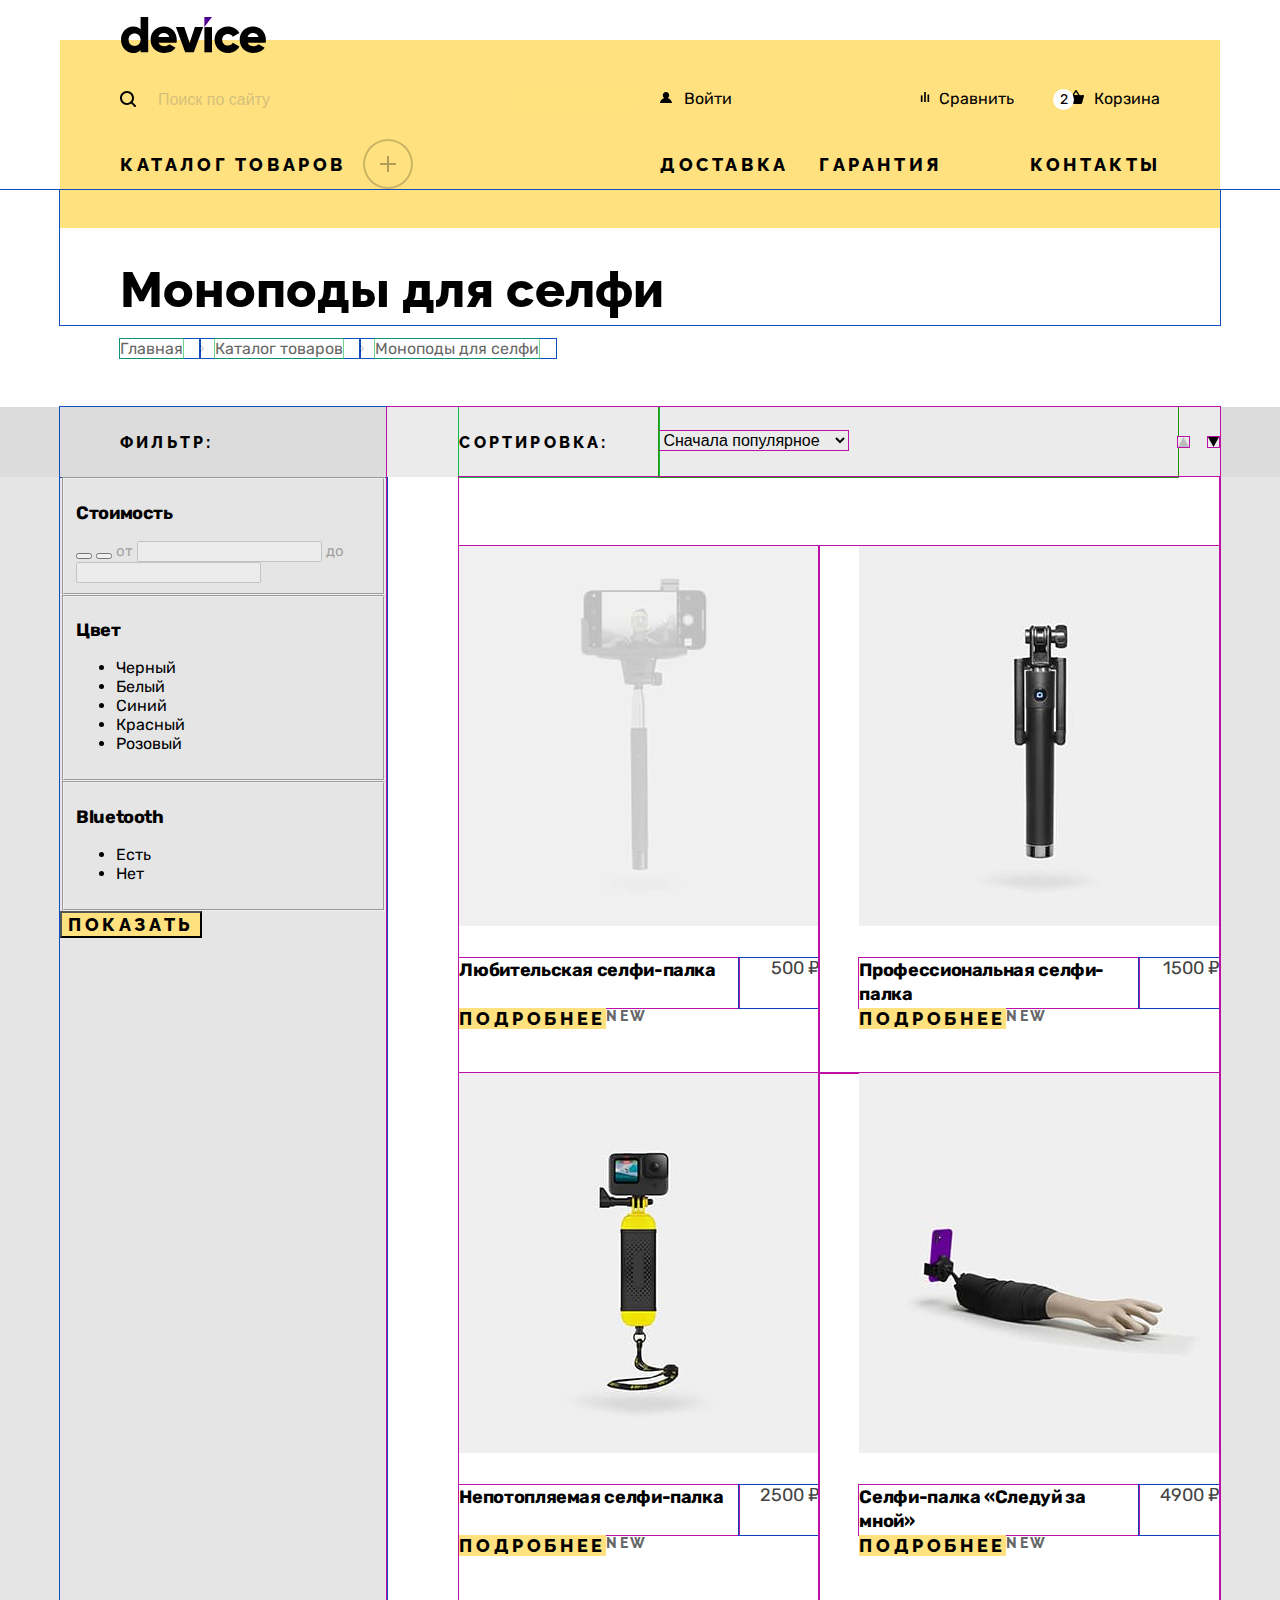
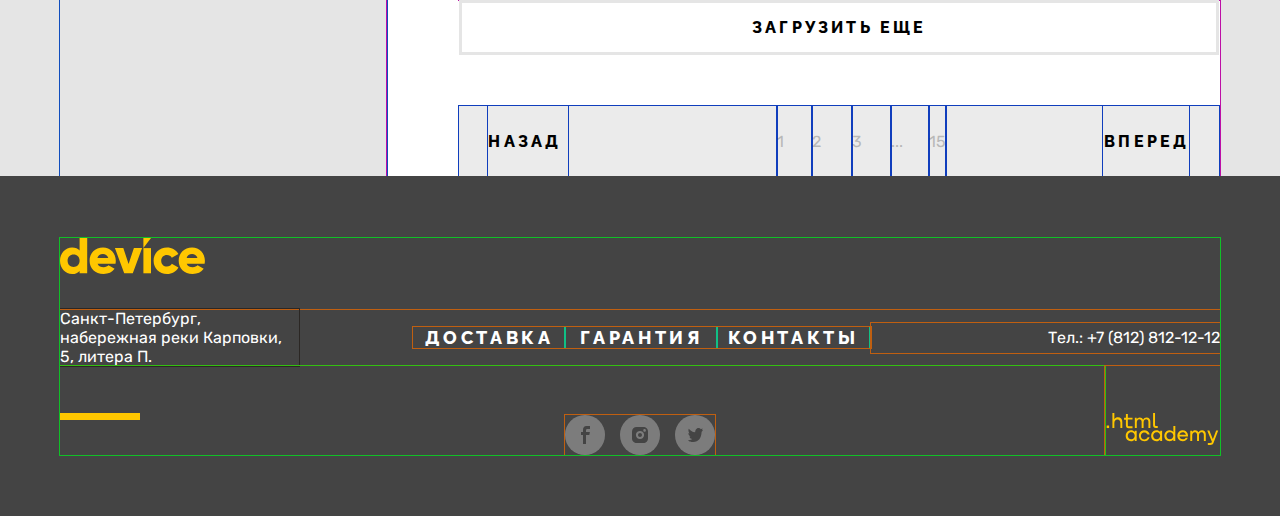
==== catalog.html @ 5251724c "4.13. Сетка страницы и крупных блоков на флексах для страницы каталога" ====
<!DOCTYPE html>
<html lang="ru">
  <head>
    <meta charset="utf-8">
    <title>Каталог</title>
    <link rel="stylesheet" href="css/styles.css">
  </head>

  <body>
    <header class="header">
      <nav class="navigation">
        <a class="logo" href="index.html">
          <img class="logo-black" src="img/device-black.svg" height="36" width="145" alt="Логотип Интернет-магазина гаджетов ''Девайс''">
        </a>
        <div class="user-menu">
          <form class="search" action="https://echo.htmlacademy.ru/" method="post">
            <button class="search-button" type="submit">
              <label class="visually-hidden">Поиск по сайту</label>
            </button>
            <input class="search-input" type="text" name="search" placeholder="Поиск по сайту">
          </form>
          <a class="user-menu-link-in" href="#">
            <span class="user-menu-link-txt">Войти</span>
          </a>
          <a class="user-menu-link-out" href="#">
            <span class="visually-hidden">Выйти</span>
          </a>
          <a class="user-menu-link-compare" href="#">
            <span class="user-menu-link-txt">Сравнить</span>
          </a>
          <a class="user-menu-link-basket" href="#">
            <span class="user-menu-link-txt" >Корзина</span>
          </a>
        </div>
        <a class="user-menu-link-quantity" href="#">
          <span class="user-menu-quantity">2</span>
        </a>

        <ul class="main-menu">
          <li class="main-menu-item-catalog">
            <a class="main-menu-link" href="catalog.html">Каталог товаров</a>
            <ul class="main-menu-categories">
              <li class="main-menu-categories-item">
                <a class="main-menu-categories-link" href="virtual-reality.html">Виртуальная реальность</a>
              </li>
              <li class="main-menu-categories-item">
                <a class="main-menu-categories-link" href="monopods.html">Моноподы для селфи</a>
              </li>
              <li class="main-menu-categories-item">
                <a class="main-menu-categories-link" href="action-cams.html">Экшн-камеры</a>
              </li>
              <li class="main-menu-categories-item">
                <a class="main-menu-categories-link" href="fitness-bracelets.html">Фитнес-браслеты</a>
              </li>
              <li class="main-menu-categories-item">
                <a class="main-menu-categories-link" href="smart-watch.html">Умные часы</a>
              </li>
              <li class="main-menu-categories-item">
                <a class="main-menu-categories-link" href="copters.html">Квадрокоптеры</a>
              </li>
            </ul>
          </li>
          <li class="main-menu-item-catalog-button">
            <button class="main-menu-item-catalog-button-circle" type="button">
              <span class="visually-hidden">Кнопка для Каталога</span>
            </button>
          </li>
          <li class="main-menu-item-delivery">
            <a class="main-menu-link" href="#">Доставка</a>
          </li>
          <li class="main-menu-item-waranty">
            <a class="main-menu-link" href="#">Гарантия</a>
          </li>
          <li class="main-menu-item-contacts">
            <a class="main-menu-link" href="#">Контакты</a>
          </li>
        </ul>
      </nav>
    </header>

    <main class="main-inner">
        <header class="inner-header">
          <h1 class="inner-header-title">Моноподы для селфи</h1>
          <ul class="breadcrumbs">
            <li class="breadcrumbs-item">
              <a class="breadcrumbs-link" href="index.html">Главная</a>
            </li>
            <li class="breadcrumbs-item breadcrumbs-item-arrow">
              <a class="breadcrumbs-link" href="catalog.html">Каталог товаров</a>
            </li>
            <li class="breadcrumbs-item breadcrumbs-item-arrow">
              <a class="breadcrumbs-link">Моноподы для селфи</a>
            </li>
          </ul>
        </header>
        <div class="catalog-container">
          <div class="catalog">

            <section class="catalog-filter">
              <h2 class="catalog-filter-subtitle">Фильтр:</h2>
              <form class="catalog-filter-form" action="https://echo.htmlacademy.ru/" method="get">
                <fieldset class="catalog-filter-group">
                  <h3 class="catalog-filter-subtitle-h3">Стоимость</h3>
                  <button class="range-toggle toggle-min" type="button">
                    <span class="visually-hidden">Изменить минимальную цену.</span>
                  </button>
                  <button class="range-toggle toggle-max" type="button">
                    <span class="visually-hidden">Изменить максимальную цену.</span>
                  </button>
                  <label class="catalog-filter-label">
                    от <input class="catalog-filter-input" type="number" name="min-price">
                  </label>
                  <label class="catalog-filter-label">
                    до <input class="catalog-filter-input" type="number" name="max-price">
                  </label>
                </fieldset>

                <fieldset class="catalog-filter-group">
                  <h3 class="catalog-filter-subtitle-h3">Цвет</h3>
                  <ul class="catalog-filter-list">
                    <li class="catalog-filter-item">
                      <label class="control">
                        <input class="visually-hidden control-input" type="checkbox" name="black" checked>
                        <span class="control-mark"></span>
                        <span class="control-label">Черный</span>
                      </label>
                    </li>
                    <li class="catalog-filter-item">
                      <label class="control">
                        <input class="visually-hidden control-input" type="checkbox" name="white" checked>
                        <span class="control-mark"></span>
                        <span class="control-label">Белый</span>
                      </label>
                    </li>
                    <li class="catalog-filter-item">
                      <label class="control">
                        <input class="visually-hidden control-input" type="checkbox" name="blue">
                        <span class="control-mark"></span>
                        <span class="control-label">Синий</span>
                      </label>
                    </li>
                    <li class="catalog-filter-item">
                      <label class="control">
                        <input class="visually-hidden control-input" type="checkbox" name="red">
                        <span class="control-mark"></span>
                        <span class="control-label">Красный</span>
                      </label>
                    </li>
                    <li class="catalog-filter-item">
                      <label class="control">
                        <input class="visually-hidden control-input" type="checkbox" name="pink">
                        <span class="control-mark"></span>
                        <span class="control-label">Розовый</span>
                      </label>
                    </li>
                  </ul>
                </fieldset>

                <fieldset class="catalog-filter-group">
                  <h3 class="catalog-filter-subtitle-h3">Bluetooth</h3>
                  <ul class="catalog-filter-list">
                    <li class="catalog-filter-item">
                      <label class="control">
                        <input class="visually-hidden control-input" type="radio" name="bluetooth" checked>
                        <span class="control-mark"></span>
                        <span class="control-label">Есть</span>
                      </label>
                    </li>
                    <li class="catalog-filter-item">
                      <label class="control">
                        <input class="visually-hidden control-input" type="radio" name="bluetooth">
                        <span class="control-mark"></span>
                        <span class="control-label">Нет</span>
                      </label>
                    </li>
                  </ul>
                </fieldset>
                <button class="button" type="submit">Показать</button>
              </form>
            </section>

            <section class="catalog-products">
              <div class="catalog-sorting">
                <h2 class="catalog-sorting-subtitle">Сортировка:</h2>
                <form class="sorting-type" action="https://echo.htmlacademy.ru/" method="get">
                  <select class="select-control" id="sorting" name="sorting">
                    <option value="popular">Сначала популярное</option>
                    <option value="cheap">Сначала дешёвое</option>
                    <option value="expensive">Сначала дорогое</option>
                  </select>
                  <button class="visually-hidden" type="submit">Отсортировать продукты</button>
                </form>
                <button class="sorting-sorting-type-ascending" type="submit">
                  <label class="visually-hidden">По возрастанию</label>
                </button>
                <button class="sorting-sorting-type-descending" type="submit">
                  <label class="visually-hidden">По убыванию</label>
                </button>
              </div>

              <h2 class="visually-hidden">Товары</h2>
              <ul class="product-list">
                <li class="product-card">
                  <a class="product-card-link-img" href="product.html">
                    <img class="product-card-image" src="img/product-1.jpg" width="360" height="380" alt="Фото любительской селфи-палки">
                  </a>
                  <a class="product-card-link-txt" href="product.html">Любительская селфи-палка</a>
                  <p class="product-card-price">500 ₽</p>
                  <a class="button" href="product.html">Подробнее</a>
                  <span class="product-card-new">New</span>
                </li>
                <li class="product-card">
                  <a class="product-card-link-img" href="product.html">
                    <img class="product-card-image" src="img/product-2.jpg" width="360" height="380" alt="Фото профессиональной селфи-палки">
                  </a>
                  <a class="product-card-link-txt" href="product.html">Профессиональная селфи-палка</a>
                  <p class="product-card-price">1500 ₽</p>
                  <a class="button" href="product.html">Подробнее</a>
                  <span class="product-card-new">New</span>
                </li>
                <li class="product-card">
                  <a class="product-card-link-img" href="product.html">
                    <img class="product-card-image" src="img/product-3.jpg" width="360" height="380" alt="Фото непотопляемой селфи-палки">
                  </a>
                  <a class="product-card-link-txt" href="product.html">Непотопляемая селфи-палка</a>
                  <p class="product-card-price">2500 ₽</p>
                  <a class="button" href="product.html">Подробнее</a>
                  <span class="product-card-new">New</span>
                </li>
                <li class="product-card">
                  <a class="product-card-link-img" href="product.html">
                    <img class="product-card-image" src="img/product-4.jpg" width="360" height="380" alt="Фото селфи-палки «Следуй за мной»">
                  </a>
                  <a class="product-card-link-txt" href="product.html">Селфи-палка «Следуй за мной»</a>
                  <p class="product-card-price">4900 ₽</p>
                  <a class="button" href="product.html">Подробнее</a>
                  <span class="product-card-new">New</span>
                </li>
              </ul>

              <button class="product-card-show-more" type="button">Загрузить еще</button>

              <ul class="product-catalog-pagination">
                <li class="product-catalog-pagination-button-prev">
                  <a class="product-catalog-pagination-link-prev" href="#">
                    <span class="pagination-link-prev-txt">Назад</span>
                  </a>
                </li>
                <li class="product-catalog-pagination-1">
                  <a class="pagination-link" href="#">1</a>
                </li>
                <li class="product-catalog-pagination-2">
                  <a class="pagination-link" href="#">2</a>
                </li>
                <li class="product-catalog-pagination-3">
                  <a class="pagination-link" href="#">3</a>
                </li>
                <li class="product-catalog-pagination-4">
                  <a class="pagination-link" href="#">...</a>
                </li>
                <li class="product-catalog-pagination-5">
                  <a class="pagination-link" href="#">15</a>
                </li>
                <li class="product-catalog-pagination-button-next">
                  <a class="product-catalog-pagination-link-next" href="#">
                    <span class="pagination-link-next-txt">Вперед</span>
                  </a>
                </li>
              </ul>
            </section>

          </div>
        </div>



    </main>

    <footer class="footer">
      <div class="footer-container">
        <a class="footer-logo" href="index.html">
          <img class="logo-yellow" height="36" width="145" src="img/device-yellow.svg"  alt="Логотип Интернет-магазина гаджетов ''Девайс''">
        </a>

        <address class="footer-contacts-address">
          <p class="footer-contacts-address-txt">Санкт-Петербург, набережная реки Карповки, 5, литера П.</p>
        </address>

        <section class="footer-navigation">
          <h2 class="visually-hidden">Навигация</h2>
          <ul class="footer-navigation-list">
            <li class="footer-navigation-item">
              <a class="footer-navigation-link" href="#">Доставка</a>
            </li>
            <li class="footer-navigation-item">
              <a class="footer-navigation-link" href="#">Гарантия</a>
            </li>
            <li class="footer-navigation-item">
              <a class="footer-navigation-link" href="#">Контакты</a>
            </li>
          </ul>
        </section>

        <p class="footer-contacts-address-phone">
          <a class="footer-contacts-phone" href="tel:+78128121212">Тел.: +7 (812) 812-12-12</a>
        </p>


        <section class="footer-social">
          <h2 class="visually-hidden">Социальные сети</h2>
          <ul class="footer-social-list">
            <li class="footer-social-item">
              <a class="footer-social-link facebook" href="https://www.facebook.com/htmlacademy">
                <span class="visually-hidden">Логотип Facebook</span>
              </a>
            </li>
            <li class="footer-social-item">
              <a class="footer-social-link instagram" href="https://www.instagram.com/htmlacademy/">
                <span class="visually-hidden">Логотип Instagram</span>
              </a>
            </li>
            <li class="footer-social-item">
              <a class="footer-social-link twitter" href="https://twitter.com/htmlacademy_ru">
                <span class="visually-hidden">Логотип Twitter</span>
              </a>
            </li>
          </ul>
        </section>

        <a class="logo-html-academy" href="https://htmlacademy.ru/">
          <img class="logo-html-academy-logo" height="33" width="115" src="img/logo-htmlacademy-1.svg" alt="Логотип .html academy">
        </a>
      </div>
    </footer>


    </body>
</html>
---- css/styles.css ----
@font-face {
  font-family: "Rubik";
  font-style: normal;
  font-weight: 400;
  src: url("../fonts/rubik/rubik-400.woff2") format("woff2");
  font-display: swap;
}

@font-face {
  font-family: "Rubik";
  font-style: normal;
  font-weight: 700;
  src: url("../fonts/rubik/rubik-700.woff2") format("woff2");
  font-display: swap;
}

@font-face {
  font-family: "Rubik";
  font-style: normal;
  font-weight: 800;
  src: url("../fonts/rubik/rubik-800.woff2") format("woff2");
  font-display: swap;
}

@font-face {
  font-family: "Raleway";
  font-style: normal;
  font-weight: 800;
  src: url("../fonts/raleway/raleway-800.woff2") format("woff2");
  font-display: swap;
}


html{
  height:100%;
}

body {
  min-height:100%;
  min-width:1190px;
  margin:0;
  display:flex;
  flex-wrap:wrap;
  flex-direction:column;
  font-family:"Rubik", sans-serif;
  font-size: 18px;
  line-height: 30px;
  color: #444444;
  text-align: left;
  background-color: #FFFFFF;
}



.button {
  font-family: "Raleway", sans-serif;
  font-size: 18px;
  line-height: 21px;
  font-weight: 800;
  text-align: center;
  color: #000000;
  background-color: #FFE17F;
  text-decoration: none;
  text-transform: uppercase;
  letter-spacing: 0.2em;
  vertical-align: top;
}

.button-current{
  font-family: "Raleway", sans-serif;
  font-size: 18px;
  line-height: 21px;
  font-weight: 800;
  text-align: center;
  color: #FFE17F;
  text-decoration: none;
  text-transform: uppercase;
  letter-spacing: 0.2em;
  vertical-align: top;
}

.button-orange{
  font-family: "Raleway", sans-serif;
  font-size: 18px;
  line-height: 21px;
  font-weight: 800;
  text-align: center;
  color: #000000;
  background-color:#FFC700;
  text-decoration: none;
  text-transform: uppercase;
  letter-spacing: 0.2em;
  vertical-align: top;
}

.visually-hidden {
  position: absolute;
  width: 1px;
  height: 1px;
  margin: -1px;
  padding: 0;
  border: 0;
  clip: rect(0 0 0 0);
  overflow: hidden;
}


/* Pages */

.header{
  width:1160px;
  min-height:190px;
  padding:0;
  margin:0 auto;
}

.navigation{
  height:150px;
  color: #000000;
  background-color:#FFE17F;
  margin-top:40px;
  display: flex;
  flex-direction:column;
}

.logo{
  width:145px;
  height:36px;
  margin-left:61px;
  margin-top:0px;
  padding-top:0px;
  position:relative;
  top:-23px;
}

.user-menu{
  display: flex;
  flex-direction:row;
  color: #000000;
  background:  #FFE17F;
  margin-top:13px;
}


.search{
  width:516px;
  height:20px;
  display: flex;
  border: 0px solid rgba(0, 0, 0, 0);
  margin-left:60px;
}

.search-button{
  height:16px;
  width:16px;
  margin-left:0px;
  margin-top:auto;
  margin-bottom:auto;
  background-image: url("../img/search.svg");
  background-position: 50% 50%;
  background-size: 16px;
  background-repeat: no-repeat;
  background-color: #FFE17F;
  border: 0px solid rgba(0, 0, 0, 0);
}

.search-input{
  width:480px;
  margin-left:20px;
  margin-top:auto;
  margin-bottom:auto;
  font-size: 16px;
  line-height: 19px;
  opacity: 30%;
  background-color: #FFE17F;
  border: 0px solid rgba(0, 0, 0, 0);
}

.user-menu-link-in{
  width:220px;
  height:21px;
  text-decoration: none;
  margin-left:24px;
  background:url("../img/user.svg");
  background-position: 0% 30%;
  background-size: 12px 13px;
  background-repeat: no-repeat;
  padding-left:24px;
  padding-right:0px;
  margin-right:0;
}

.user-menu-link-compare{
  width:100px;
  height:21px;
  text-decoration: none;
  margin-left:15px;
  margin-right:0;
  background:url("../img/compare.svg");
  background-position: 0% 30%;
  background-size: 12px 10px;
  background-repeat: no-repeat;
  padding-left:20px;
}

.user-menu-link-basket{
  width:100px;
  height:21px;
  text-decoration: none;
  margin-left:29px;
  background:url("../img/cart.svg");
  background-position: 0% 20%;
  background-size: 16px 14px;
  background-repeat: no-repeat;
  padding-left:26px;
}

.user-menu-link-quantity{
  display:flex;
  flex-wrap:wrap;
  width: 21px;
  height: 21px;
  margin-left:993px;
  margin-top:-21px;
  margin-bottom:0;
  background-color:#ffffff;
  border-radius: 50%;
  background-repeat: no-repeat;
  text-decoration:none;
}

.user-menu-quantity{
  color: #000000;
  font-size: 14px;
  line-height: 21px;
  margin:auto;
  text-decoration:none;
 }

 .user-menu-link-txt{
  color: #000000;
  font-size: 16px;
  line-height: 19px;
  text-decoration: none;
  vertical-align: 50%;
}

/*xxxxxxxxxxxxxxxxxxxxxxxxxxxxxxx*/

.main-menu{
  display: flex;
  list-style: none;
  margin-left:0px;
  margin-top:29px;
  padding:0px;
}

.main-menu-item-catalog{
  width:236px;
  margin-left:60px;
  margin-top:15px;
  list-style-type:none;
  padding-top: 0;
}

.main-menu-link {
  width:236px;
  color: #000000;
  font-family:"Raleway", sans-serif;
  font-size: 18px;
  line-height: 21px;
  font-weight: 800;
  margin-top: 0;
  padding-top: 0;
  padding-bottom: auto;
  text-decoration: none;
  text-transform: uppercase;
  letter-spacing: 0.2em;
  vertical-align: top;
}

.main-menu-item-catalog-button-circle{
  margin-left: 7px;
  width:50px;
  height:50px;
  background:url("../img/plus1.svg");
  background-repeat: no-repeat;
  background-position: 50% 50%;
  border-radius: 50%;
  border: 2px solid rgb(0, 0, 0, 0.2);
}

.main-menu-item-delivery{
  width:140px;
  margin-left:247px;
  margin-top:15px;
  text-align: left;
}

.main-menu-item-waranty{
  width:140px;
  margin-left:19px;
  margin-top:15px;
  text-align: left;
}

.main-menu-item-contacts{
  width:140px;
  margin-left:62px;
  margin-right:59px;
  margin-top:15px;
  text-align: right;
  padding:0px;
}

.main-menu-categories{
  width:236px;
  margin:0px;
  padding:0px;
  list-style: none;
  display:none;
  flex-direction: column;
}

.main-menu-categories-item{
  width:236px;
  list-style: none;
  margin:0px;
  padding:0px;
}

.main-menu-categories-link {
  color: #000000;
  font-size: 16px;
  line-height: 18px;
  text-decoration: none;
}

/*************___MAIN___*************************/

.main-index{
  flex-grow:1;
}

/*
.page-container{
  width:1160px;
  margin:0 auto;
}
*/

.promo{
width:1160px;
margin:0 auto;
display:flex;
flex-wrap:wrap;
flex-direction: column;
}

.promo-list{
  margin:0;
  padding:0;
  box-shadow: inset 0 150px #FFE17F;
}

.promo-list-item-1{
  display:flex;
}

.promo-button-prev {
  height:60px;
  width:20px;
  margin-top:250px;
  margin-left:19px;
  background-image: url("../img/left-tall-arrow-4.svg");
  background-size: 100%;
  background-repeat: no-repeat;
  border:none;
  background-color: rgb(0, 0, 0, 0);
}

.promo-button-next {
  height:60px;
  width:20px;
  margin-top:250px;
  margin-left:-39px;
  background-image: url("../img/right-tall-arrow-4.svg");
  background-size: 100%;
  background-repeat: no-repeat;
  border:none;
  background-color: rgb(0, 0, 0, 0);
}

.promo-list-item-image-link{
  width:560px;
  height:560px;
  margin-left:-39px;
  outline: 1px solid #b46e6e;
}

.promo-list-item-container{
  width:560px;
  margin-left:60px;
  display:flex;
  flex-wrap:wrap;
  flex-direction: column;
  margin-bottom:0;
  margin-top:0px;
  padding:0px;
}
.promo-list-item-number{
  width:250px;
  margin-left:auto;
  margin-right:49px;
  padding-left:auto;
  padding-top:31px;
  color:#ffffff;
  font-family:"Rubik", sans-serif;
  font-size: 180px;
  line-height: 135px;
  font-weight: 800;
  text-align:right;
  vertical-align: baseline;
  text-decoration: none;
  text-transform: uppercase;
  outline: 1px solid #b46e6e;
}

.promo-list-item-tagline {
  margin:0 auto;
  color:#000000;
  font-family: "Raleway", sans-serif;
  font-weight: 800;
  font-size: 50px;
  line-height: 50px;
  outline: 1px solid #b46e6e;
}

.promo-list-item-description{
  margin:0 auto;
  padding-top:19px;
  outline: 1px solid #b46e6e;
}

.promo-pagination{
  margin-left:0;
  margin-top:0;
  padding-top:30px;
  display:flex;
  flex-wrap:wrap;
  outline: 1px solid #b46e6e;
}

.promo-list-item-button{
  width:220px;
  height:21px;
  margin-bottom:0px;
  font-family: "Raleway", sans-serif;
  font-size: 18px;
  line-height: 21px;
  font-weight: 800;
  text-align: center;
  color: #000000;
  background-size: 8px 220px;
  background-repeat: no-repeat;
  background-color: #FFE17F;
  text-decoration: none;
  text-transform: uppercase;
  letter-spacing: 0.2em;
  outline: 1px solid #b46e6e;
}

.promo-pagination-button-1{
  width:12px;
  height:12px;
  margin-left:200px;
  margin-top:auto;
  margin-bottom:auto;
  padding:0;
  background-repeat: no-repeat;
  background-position: 50% 50%;
  border-radius: 50%;
  border: 2px solid rgb(0, 0, 0, 1);
  background-color: #ffffff;
}

.promo-pagination-button-2{
  width:12px;
  height:12px;
  margin-left:22px;
  margin-top:auto;
  margin-bottom:auto;
  padding:0;
  background-repeat: no-repeat;
  background-position: 50% 50%;
  border-radius: 50%;
  border: 2px solid rgb(0, 0, 0, 1);
  background-color: #ffffff;
}

.promo-pagination-button-3{
  width:12px;
  height:12px;
  margin-left:22px;
  margin-top:auto;
  margin-bottom:auto;
  padding:0;
  background-repeat: no-repeat;
  background-position: 50% 50%;
  border-radius: 50%;
  border: 2px solid rgb(0, 0, 0, 1);
  background-color: #ffffff;
}

.promo-pagination-button-current{
  background-color: #000000;
}

.promo-list-table{
  width:160;
  margin-left:0;
  margin-top:0;
  margin-bottom:0;
  padding-top:70px;
  outline: 1px solid #b46e6e;
}

td.td-promo{
  width:160px;
  height:41px;
  padding:0;
  vertical-align: top;
}

.promo-list-item-table-values{
  color:#000000;
  font-size: 36px;
  line-height: 30px;
  vertical-align: top;
  outline: 1px solid #b46e6e;
}

.promo-list-item-table-parameters{
  color:#444444;
  font-size: 16px;
  line-height: 30px;
  vertical-align: top;
  outline: 1px solid #b46e6e;
}

.promo-list-item-2{
  display:none;
  margin:0 auto;
}

.promo-list-item-3{
  display:none;
  margin:0 auto;
}

/*
XXXXXXXXXXXXXXXXXXXXXXXXXXXXXXXXXXXXXXXXXXXXXXXXXXXXXXXXXXXXXXXXXXXXXXXXXXX
*/

.categories{
  width:1160px;
  margin:0 auto;
}

.categories-list{
  width: 1160px;
  background-repeat: no-repeat;
  display: flex;
  flex-wrap: wrap;
  list-style: none;
  margin-left:0px;
  margin-top:70px;
  padding-left: 0px;
}

.categories-list li:nth-child(6n){
  width: 160px;
  margin-right:0px;
}

.categories-item{
  width: 160px;
  margin-right:40px;
}


.categories-link::before{
  display: block;
  width: 160px;
  height: 160px;
  background-repeat: no-repeat;
  background:#FFE17F;
  content:"";
  margin-bottom: 33px;
}

.categories-link{
  text-decoration: none;
  width: 160px;
  height: 253px;
  padding-top: 193px;
  background-repeat: no-repeat;
}

.categories-title{
  width: 160px;
  color:#000000;
  font-family:"Raleway",sans-serif;
  font-size: 18px;
  line-height: 24px;
  font-weight: 800;
  text-align: left;
  font-style: normal;
  letter-spacing: -0.02em;
}


.cat-img-1::before{
  background-image: url("../img/virtual-reality.svg");
  background-position: 50%;
  background-repeat: no-repeat;
}

.cat-img-2::before{
  background-image: url("../img/monopod.svg");
  background-position: 50% 100%;
  background-repeat: no-repeat;
}

.cat-img-3::before{
  background-image: url("../img/action-camera.svg");
  background-position: 50%;
  background-repeat: no-repeat;
}

.cat-img-4::before{
  background-image: url("../img/fitness-bracelet.svg");
  background-position: 50%;
  background-repeat: no-repeat;
}

.cat-img-5::before{
  background-image: url("../img/smart-watch.svg");
  background-position: 50%;
  background-repeat: no-repeat;
}

.cat-img-6::before{
  background-image: url("../img/copter.svg");
  background-position: 50%;
  background-repeat: no-repeat;
}


/*XXXXXXXXXXXXXXXXXXXXXXXXXXXXXXXXXXXXXXXXXXXXXXXXXXXXXXXXXXXXXXXXXXXXXXXXXXXXXXXXXXXXXX
SERVICES*/

.services{
  width:1160px;
  margin:0 auto;
  padding-top:69px;
  background-color: #FFFFFF;
  background-repeat: no-repeat;
  display: flex;
  flex-direction: column;
  outline: 1px solid #b46e6e;
}

.services-group{
  display: flex;
  margin:0;
  background-color:#f0f0f0;
  box-shadow: inset 0 100px #ffffff;
}

ul.services-pagination{
  width:273px;
  min-height:319px;
  margin:0;
  padding:0;
  padding-top:80px;
  border-right: 7px solid rgba(0, 0, 0, 1);
  list-style: none;
  display: flex;
  flex-direction: column;
  outline: 1px solid #6eb485;
}

.services-pagination-item{
  display: flex;
  width:279px;
  min-height:40px;
  margin:0;
  padding-top:auto;
  padding-bottom:auto;
  outline: 1px solid #6eb485;
}

.services-pagination-item-2{
  display: flex;
  width:279px;
  min-height:40px;
  margin-top:24px;
  margin-bottom:25px;
  padding-top:auto;
  padding-bottom:auto;
  outline: 1px solid #6eb485;
}

.services-pagination-item-current{
  background-color:#000000;
  color:#FFE17F;
  border:none;
  outline: 1px solid #6eb485;
}

.services-pagination-link{
  width:160px;
  height:20px;
  margin-top:10px;
  padding-top:auto;
  padding-bottom:auto;
  outline: 1px solid #6eb485;
}

ul.services-list{
  width:760px;
  list-style: none;
  margin:0;
  padding-left:120px;
  display:flex;
  flex-wrap:wrap;
  flex-direction: column;
  outline: 1px solid #8f6eb4;
}

.services-list-item{
  min-height:319px;
  outline: 1px solid rgb(192, 16, 16);
}


.delivery-img{
  background-image:url("../img/delivery-man.svg");
  background-size: 136px 164px;
  background-repeat: no-repeat;
  background-position: 90%;
}

.warranty-img{
background-image:url("../img/warranty-1.svg");
background-size: 171px 195px;
background-repeat: no-repeat;
background-position: 90%;
}

.credit-img{
background-image:url("../img/credit-1.svg");
background-size: 156px 188px;
background-repeat: no-repeat;
background-position: 90%;
}

.services-list-item-name{
  width:560px;
  margin:0;
  padding-top:70px;
  color: #000000;
  font-family:"Raleway", sans-serif;
  font-size: 50px;
  line-height: 50px;
  font-weight: 800;
  text-align: left;
  font-style: normal;
  outline: 1px solid rgba(0, 0, 0, 1);
}

.services-list-item-description{
  width:497px;
  padding-top:34px;
  margin:0;
  outline: 1px solid rgba(0, 0, 0, 1);
  white-space:pre-line;
}

/*************************************

.services-delivery{
  min-height:356px;
  margin:0;
  padding-left:0px;
  padding-top:159px;
  padding-bottom:97px;
  box-shadow: inset 0 69px #F0F0F0;
  outline: 1px solid rgb(41, 211, 202);
  background:#ffffff;
}

.services-delivery-link::before{
  display: flex;
  width: 125px;
  height: 100px;
  background-color:#FFE17F;
  content:"";
  margin: 0;
  outline: 1px solid rgb(223, 112, 22);
}

.delivery-1::before{
  background-image: url("../img/delivery-1.svg");
  background-position: 50%;
  background-repeat: no-repeat;
  content:"";
}


.services-delivery-link{
  display: flex;
  width:1160px;
  min-height:100px;
  outline: 1px solid rgb(41, 211, 202);
  background-color: #F0F0F0;
  text-decoration: none;
  outline: 1px solid rgb(41, 211, 202);
}

.services-delivery-link-txt{
  font-family: "Raleway", sans-serif;
  font-size: 20px;
  line-height:23px;
  font-weight: 800;
  text-align: left;
  color: #000000;
  text-decoration: none;
  text-transform: uppercase;
  letter-spacing: 0.2em;
  outline: 1px solid rgb(41, 211, 92);
}

.services-delivery-button-info{
  width:40px;
  height:40px;
  background-image:url("../img/info.svg");
  background-repeat: no-repeat;
}

*/

.services-delivery{
  margin:0;
  padding-left:0px;
  padding-top:159px;
  padding-bottom:97px;
  box-shadow: inset 0 69px #F0F0F0;
  outline: 1px solid rgb(41, 211, 202);
  background:#ffffff;
  display: flex;
}

.services-delivery-link-1{
  margin: 0;
  min-height: 100px;
  width: 125px;
  background-color:#FFE17F;
  outline: 1px solid rgb(223, 112, 22);
  background-image: url("../img/delivery-1.svg");
  background-position: 50%;
  background-repeat: no-repeat;
}

.services-delivery-link-2{
  width:932px;
  background-color: #F0F0F0;
  text-decoration: none;
  outline: 1px solid rgb(211, 41, 183);
  display: flex;
  padding-left:0;
  padding-top:37px;
  padding-bottom:40px;
}

.services-delivery-link-txt{
  width:910px;
  font-family: "Raleway", sans-serif;
  font-size: 20px;
  line-height:23px;
  font-weight: 800;
  text-align: center;
  color: #000000;
  text-decoration: none;
  text-transform: uppercase;
  letter-spacing: 0.2em;
  outline: 1px solid rgb(41, 211, 92);
}

.services-delivery-button-info{
  width:103px;
  background-image:url("../img/info.svg");
  background-size:40px 40px;
  background-position: 50% 50%;
  background-repeat: no-repeat;
  background-color: #F0F0F0;
  border:0px;
  outline: 1px solid rgb(192, 95, 16);
}


/*XXXXXXXXXXXXXXXXXXXXXXXXXXXXXXXXXXXXXXXXXXXXXXXXXXXXXXXXXXXXXXXXXXXXXXXXXXXXXXXXXXXXXX
about-us-contacts*/

.about-us-contacts{
  width:1160px;
  margin:0 auto;
  padding:0;
  display: flex;
  align-items: right;
  outline: 1px solid rgb(192, 95, 16);
}

.about-us{
  width:560px;
  margin:0;
  padding-left:0;
  padding-top:49px;
  padding-right:0;
  background-image: url("../img/divider.svg");
  background-repeat: no-repeat;
  outline: 1px solid rgb(192, 95, 16);
}

.subtitle-h2{
  width:560px;
  margin:0;
  color: #000000;
  font-family:"Raleway", sans-serif;
  font-size: 50px;
  line-height: 50px;
  font-weight: 800;
  text-align: left;
  font-style: normal;
  outline: 1px solid rgb(192, 95, 16);
}

.about-us-txt{
  margin:0;
  width:497px;
  padding-top:26px;
  outline: 1px solid rgb(192, 95, 16);
}

.about-us-3pl{
  width:497px;
  margin:0;
  padding:0;
  padding-bottom: 52px;
  list-style:none;
  outline: 1px solid rgb(192, 95, 16);
  color:#000000;
  font-weight: 700;
  font-size: 18px;
  line-height: 20px;
}

.about-us-3pl-company::before {
  content: "\2022";  /* Add content: \2022 is the CSS Code/unicode for a bullet */
  color: #FFC700; /* Change the color */
  font-weight: bold; /* If you want it to be bold */
  display: inline-block; /* Needed to add space between the bullet and the text */
  width: 2em; /* Also needed for space (tweak if needed) */
  margin-left: 0 em; /* Also needed for space (tweak if needed) */
}

.contacts{
  width:560px;
  margin:0;
  padding-left:40px;
  padding-right:0;
  padding-top:49px;
  background-image: url("../img/divider.svg");
  background-position: 40px 0px;
  background-repeat: no-repeat;
  outline: 1px solid rgb(17, 17, 17);
}

.contacts-txt{
  width:498px;
  margin:0;
  padding-top:26px;
  outline: 1px solid rgb(17, 17, 17);
}

.contacts-address-subtitle{
  width:358px;
  margin:0;
  padding-top:30px;
  font-weight: 700;
  font-size: 24px;
  line-height: 30px;
  outline: 1px solid rgb(17, 17, 17);
}


.contacts-address-txt{
  width:513px;
  margin:0;
  padding:0;
  padding-top:15px;
  color: #444444;
  font-style: normal;
  outline: 1px solid rgb(17, 17, 17);
}

.contacts-phone {
  width:513px;
  margin:0;
  padding:0;
  color: #444444;
  font-style: normal;
  outline: 1px solid rgb(17, 17, 17);
}

.contacts-schedule-subtitle{
  width:175px;
  margin:0;
  padding:0;
  padding-top:30px;
  font-weight: 700;
  font-size: 24px;
  line-height: 30px;
  outline: 1px solid rgb(17, 17, 17);
}

.contacts-schedule{
  width:204px;
  margin:0;
  padding:0;
  padding-top:15px;
  padding-bottom:67px;
  list-style: none;
  outline: 1px solid rgb(17, 17, 17);
}

.mailing{
  width:100%;
  margin:0 auto;
  background-color:#F0F0F0;
}

.mailing-container{
  width:1160px;
  margin:0 auto;
  padding:0;
  padding-top:75px;
  display:flex;
  flex-wrap: wrap;
  align-items: right;
}

.mailing-subtitle-h2{
  width:560px;
  margin:0;
  padding:0;
  color: #000000;
  font-family:"Raleway", sans-serif;
  font-size: 50px;
  line-height: 50px;
  font-weight: 800;
  text-align: left;
  font-style: normal;
  outline: 1px solid #104dbd;
}

.mailing-description{
  width:560px;
  margin:0;
  padding:0;
  padding-left:40px;
  outline: 1px solid #104dbd;
}

.mailing-submission{
  width:600px;
  margin:0;
  margin-bottom:134px;
  padding-left:0;
  padding-right:0;
  padding-top:53px;
  padding-bottom:9px;
  outline: 1px solid #104dbd;
  border-bottom: 3px solid rgb(0, 0, 0, 0.1);
}

.mailing-submission-email{
  width:560px;
  margin:0;
  padding:0;
  font-size: 18px;
  line-height: 30px;
  opacity: 50%;
  background-color:#F0F0F0;
  border: 0px solid rgb(0, 0, 0, 0);
}

.mailing-submission-button{
  width:260px;
  height:55px;
  margin:0;
  margin-top:40px;
  font-family: "Raleway", sans-serif;
  font-size: 18px;
  line-height: 21px;
  font-weight: 800;
  text-align: center;
  color: #000000;
  text-decoration: none;
  text-transform: uppercase;
  letter-spacing: 0.2em;
  border-style: none;
  border: 3px solid rgb(0, 0, 0, 0.1);
}

.mailing-for-free{
  width:164px;
  margin:0;
  padding:0;
  padding-left:136px;
  padding-top:53px;
  text-align: right;
  outline: 1px solid #104dbd;
  background:url("../img/tick-big1.svg");
  background-position: 136px 61px;
  background-size: 14px;
  background-repeat: no-repeat;
}




/*XXXXXXXXX  box-shadow: inset 0 150px #FFE17F;  XXXXXXXXXXXXXXXXXXXXXXXXXXXXXXXXXXXXXXXXXXXXXXXXXXXXXXXXXXXXXXXXXXXXXXXXXXXXX*/
/* Catalog */


.main-inner {
  margin:0;
  padding:0;
  color: #000000;
  background-color: #FFFFFF;
  font-family:"Rubik", sans-serif;
  font-size: 16px;
  line-height: 19px;
  text-align: left;
  outline: 1px solid #104dbd;
}

.inner-header{
  width:1160px;
  margin:0 auto;
  padding:0;
  box-shadow: inset 0 38px #FFE17F;

  display:flex;
  flex-wrap: wrap;
  flex-direction: column;
}

.inner-header-title{
  width:1100px;
  font-family:"Raleway", sans-serif;
  font-size: 50px;
  line-height: 50px;
  font-weight: 800;
  margin:0;
  padding:0;
  padding-top:75px;
  padding-left:60px;
  padding-bottom:10px;
  outline: 1px solid #104dbd;
}

.breadcrumbs{
  width:1100px;
  margin:0;
  padding:0;
  padding-top:14px;
  padding-left:60px;
  padding-bottom:49px;

  list-style: none;
  display:flex;
  flex-wrap: wrap;
}

.breadcrumbs-item{
  margin:0;
  padding:0;
  padding-right:17px;
  outline: 1px solid #104dbd;
}

.breadcrumbs-item-arrow::before{
  content: "";
  margin:0;
  padding-left:0px;
  padding-right:15px;
  background:url("../img/Vector.svg");
  background-position: 0 50%;
  background-size: 4px 7px;
  background-repeat: no-repeat;
  opacity: 20%;
}

.breadcrumbs-link{
  margin:0;
  padding:0;
  color: #000000;
  opacity: 60%;
  text-decoration: none;
  text-align:left;
  outline: 1px solid #10bd44;
}

.catalog-container{
  width:100%;
  margin:0 auto;
  padding:0;
  background-color: #E5E5E5;
  box-shadow:inset 0px 70px  #DCDCDC;
}

.catalog{
  width:1160px;
  margin:0 auto;
  padding:0;
  background-color:#FFFFFF;
  display:flex;
}


.catalog-filter{
  width:328px;
  margin:0;
  padding:0;
  background-color: #E5E5E5;
  display:flex;
  flex-direction: column;
  box-shadow: inset 0px 70px #DCDCDC;
  outline: 1px solid #104dbd;
}

.catalog-filter-subtitle{
  margin:0;
  padding:0;
  padding-left:60px;
  padding-top: 26px;
  padding-bottom: 25px;
  font-family:"Raleway", sans-serif;
  font-size: 16px;
  line-height: 19px;
  font-weight: 800;
  letter-spacing: 0.2em;
  text-transform: uppercase;
  outline: 1px solid #104dbd;
}

.catalog-filter-subtitle-h3{
  font-size: 18px;
  line-height: 20px;
  font-weight: 700;
  letter-spacing: -0.02em;

}

.catalog-filter-label{
  font-size: 15px;
  line-height: 18px;
  text-align: center;
  opacity: 30%;
}

.catalog-products{
  width:762px;
  margin:0;
  padding:0;
  padding-left:72px;
  display:flex;
  flex-direction: column;
  box-shadow: inset 0px 70px  #EBEBEB;
  outline: 1px solid #bd10a6;
}

.catalog-sorting{
  display:flex;
  flex-wrap:wrap;
}

.catalog-sorting-subtitle{
  width:200px;
  margin:0;
  padding-top:26px;
  padding-bottom:25px;
  font-family:"Raleway", sans-serif;
  font-size: 16px;
  line-height: 19px;
  font-weight: 800;
  letter-spacing: 0.2em;
  text-transform: uppercase;
  outline: 1px solid #10bd44;
}


.sorting-type{
  width:519px;
  margin:0;
  padding-top:24px;
  outline: 1px solid #259209;
}

.select-control{
  width:189px;
  color: #000000;
  font-size: 16px;
  line-height: 19px;
  background: none;
  border: none;
  outline: 1px solid #bd10a6;
}

.sorting-sorting-type-ascending{
  width:11px;
  min-height:10px;
  display:block;
  align-self: center;
  border:none;
  background-color: #EBEBEB;
  background-image: url("../img/sort-up.svg");
  background-repeat: no-repeat;
  background-size: 11px 10px;
  padding:0;
  margin-right:19px;
  outline: 1px solid #bd10a6;
}

.sorting-sorting-type-descending{
  width:11px;
  min-height:10px;
  display:block;
  align-self: center;
  border:none;
  background-color: #EBEBEB;
  background-image: url("../img/sort-down.svg");
  background-repeat: no-repeat;
  background-size: 11px 10px;
  padding:0;
  margin:0;
  outline: 1px solid #bd10a6;
}

.product-list{
  width:760px;
  margin:0;
  padding:0;
  padding-top:69px;
  list-style: none;
  outline: 1px solid #bd10a6;
  display:flex;
  flex-wrap: wrap;
}

.product-list li:nth-child(2n){
  padding-left:40px;
}

.product-card{
  width:360px;
  padding-bottom:44px;
  outline: 1px solid #bd10a6;
  display:flex;
  flex-wrap: wrap;
}

.product-card-link-img{
  width:360px;
  height:380px;
  margin:0;
  padding-bottom:32px;
}

.product-card-link-txt{
  width:280px;
  min-height:50px;
  margin:0;
  padding:0;
  color: #000000;
  font-size: 18px;
  line-height: 24px;
  font-weight: 700;
  letter-spacing: -0.02em;
  text-decoration: none;
  word-wrap: break-word;
  outline: 1px solid #bd10a6;
}

.product-card-price{
  width:80px;
  margin:0;
  padding:0;
  color:#444444;
  font-size: 18px;
  line-height: 21px;
  text-align: right;
  outline: 1px solid #103ebd;
}

.product-card-new{
  color:rgba(0, 0, 0, 0.6);
  font-family:"Raleway", sans-serif;
  font-size: 14px;
  line-height: 16px;
  font-weight: 800;
  text-align: center;
  font-style: normal;
  letter-spacing: 0.2em;
  text-transform: uppercase;
  text-decoration: none;
}



.product-card-show-more{
  width:760px;
  min-height:55px;
  margin:0;
  margin-bottom:51px;
  padding:0;
  border: 3px solid rgb(0, 0, 0, 0.1);
  background-color:#ffffff;
  font-family:"Raleway", sans-serif;
  font-size: 16px;
  line-height: 19px;
  font-weight: 800;
  text-align: center;
  font-style: normal;
  letter-spacing: 0.2em;
  text-transform: uppercase;
}

.product-catalog-pagination{
  width:760px;
  min-height:70px;
  margin:0;
  padding:0;
  list-style: none;
  background-color: #EBEBEB;
  display:flex;
  flex-wrap: wrap;
}

.product-catalog-pagination-button-prev{
  width:80px;
  min-height:70px;
  margin:0;
  padding:0;
  padding-left:29px;
  padding-right:209px;
  outline: 1px solid #103ebd;
}

.product-catalog-pagination-link-prev{
  display:flex;
  width:80px;
  min-height:70px;
  margin:0;
  color: #000000;
  font-family:"Raleway", sans-serif;
  font-size: 16px;
  line-height: 19px;
  font-weight: 800;
  text-align: left;
  font-style: normal;
  letter-spacing: 0.2em;
  text-transform: uppercase;
  text-decoration: none;
  outline: 1px solid #103ebd;
}

.pagination-link-prev-txt{
  align-self: center;
}

.product-catalog-pagination-button-next{
  width:86px;
  min-height:70px;
  margin:0;
  padding:0;
  padding-left:157px;
  padding-right:30px;
  outline: 1px solid #103ebd;
}

.product-catalog-pagination-link-next{
  display:flex;
  width:86px;
  min-height:70px;
  margin:0;
  margin-right:30px;
  padding:0;
  padding-top:auto;
  padding-bottom:auto;
  color: #000000;
  font-family:"Raleway", sans-serif;
  font-size: 16px;
  line-height: 19px;
  font-weight: 800;
  text-align: right;
  font-style: normal;
  letter-spacing: 0.2em;
  text-transform: uppercase;
  text-decoration: none;
  outline: 1px solid #103ebd;
}

.pagination-link-next-txt{
  width:86px;
  padding:0;
  align-self: center;
}


.product-catalog-pagination-1{
  width:7px;
  margin:0;
  padding-right:28px;
  display:flex;
  outline: 1px solid #103ebd;
}

.product-catalog-pagination-2{
  width:10px;
  margin:0;
  padding-right:30px;
  display:flex;
  outline: 1px solid #103ebd;
}

.product-catalog-pagination-3{
  width:10px;
  margin:0;
  padding-right:29px;
  display:flex;
  outline: 1px solid #103ebd;
}

.product-catalog-pagination-4{
  width:13px;
  margin:0;
  padding-right:25px;
  display:flex;
  outline: 1px solid #103ebd;
}
.product-catalog-pagination-5{
  width:17px;
  margin:0;
  padding:0;
  display:flex;
  outline: 1px solid #103ebd;
}


.pagination-link{
  align-self: center;
  color: #444444;
  text-align: center;
  opacity: 30%;
  text-decoration: none;
}



/*------------------footer------------------------------*/

.footer {
  width:100%;
  background-color:#444444;
  color: #FFFFFF;
  margin:0;
  padding-top:62px;
  padding-bottom:61px;
}

.footer-container{
  width: 1160px;
  min-height: 198px;
  margin:0 auto;
  padding:0;
  display:flex;
  flex-wrap:wrap;
  align-items: center;
  justify-content: left;
  flex-flow: wrap;
  background-image: url("../img/divider-yellow.svg");
  background-position: 0px 175px;
  background-repeat: no-repeat;
  outline: 1px solid rgb(16, 192, 39);
}

.footer-logo{
  width:1160px;
  height:36px;
  margin:0;
  padding:0;
  padding-bottom:35px;
  outline: 1px solid rgb(192, 95, 16);
}

.footer-navigation-list{
  width:458px;
  margin:0;
  margin-left:114px;
  padding:0;
  list-style: none;
  display:flex;
  flex-wrap:wrap;
  outline: 1px solid rgb(192, 95, 16);
}

.footer-navigation-item{
  outline: 1px solid rgb(16, 192, 133);
}

.footer-navigation-link{
  display: block;
  width:152px;
  margin:0;
  padding:0;
  color: #FFFFFF;
  font-family:"Raleway", sans-serif;;
  font-size: 18px;
  line-height: 21px;
  font-weight: 800;
  text-align: center;
  font-style: normal;
  text-transform: uppercase;
  text-decoration: none;
  letter-spacing: 0.2em;
  outline: 1px solid rgb(192, 95, 16);
}

.footer-contacts-address{
  width:239px;
  margin:0;
  padding:0;
  outline: 1px solid rgb(43, 39, 36);
}

.footer-contacts-address-txt{
  width:239px;
  margin:0;
  padding:0;
  font-family:"Rubik",sans-serif;
  font-size: 16px;
  line-height: 19px;
  font-weight: 400;
  text-align: left;
  vertical-align: bottom;
  font-style: normal;
  outline: 1px solid rgb(202, 96, 14);
}

.footer-contacts-address-phone{
  width:349px;
  margin:0;
  padding:0;
  outline: 1px solid rgb(192, 95, 16);
  display:flex;
  flex-wrap:wrap;
  align-items: top;
}

.footer-contacts-phone{
  width:349px;
  align-self: top;
  margin:0;
  padding:0;
  color: #FFFFFF;
  font-family:"Rubik",sans-serif;
  font-size: 16px;
  line-height: 30px;
  font-weight: 400;
  text-align: right;
  text-decoration: none;
  outline: 1px solid rgb(192, 95, 16);
  vertical-align: top;
}

.footer-social{
  width:540px;
  padding:0;
  padding-left:505px;
  padding-right:0;
  outline: 1px solid rgb(51, 192, 16);
  padding-top:49px;
}

.footer-social-list{
  width: 150px;

  margin:0;
  padding:0;
  padding-left:0;
  list-style: none;
  background-repeat: no-repeat;
  display:flex;
  flex-wrap:wrap;
  flex-direction:row;
  justify-content:space-between;
  align-items: center;
  outline: 1px solid rgb(192, 95, 16);
}

.footer-social-item{
  width: 40px;
  height: 40px;
  background-color:#FFFFFF;
  border-radius: 50%;
  opacity: 30%;
  background-repeat: no-repeat;
}

.footer-social-link{
  display:flex;
  flex-wrap:wrap;
  height: 100%;
}

.facebook{
  background-image: url("../img/facebook-1.svg");
  background-size:9px 18px;
  background-position: 50%;
  background-repeat: no-repeat;
}

.instagram{
  background-image: url("../img/instagram-1.svg");
  background-size:16px 16px;
  background-position: 50%;
  background-repeat: no-repeat;
}

.twitter{
  background-image: url("../img/twitter-1.svg");
  background-size:15px 14px;
  background-position: 50%;
  background-repeat: no-repeat;
}

.logo-html-academy{
  margin:0;
  padding:0;
  padding-top:47px;
  align-self:flex-start;
  outline: 1px solid rgb(192, 95, 16);
}
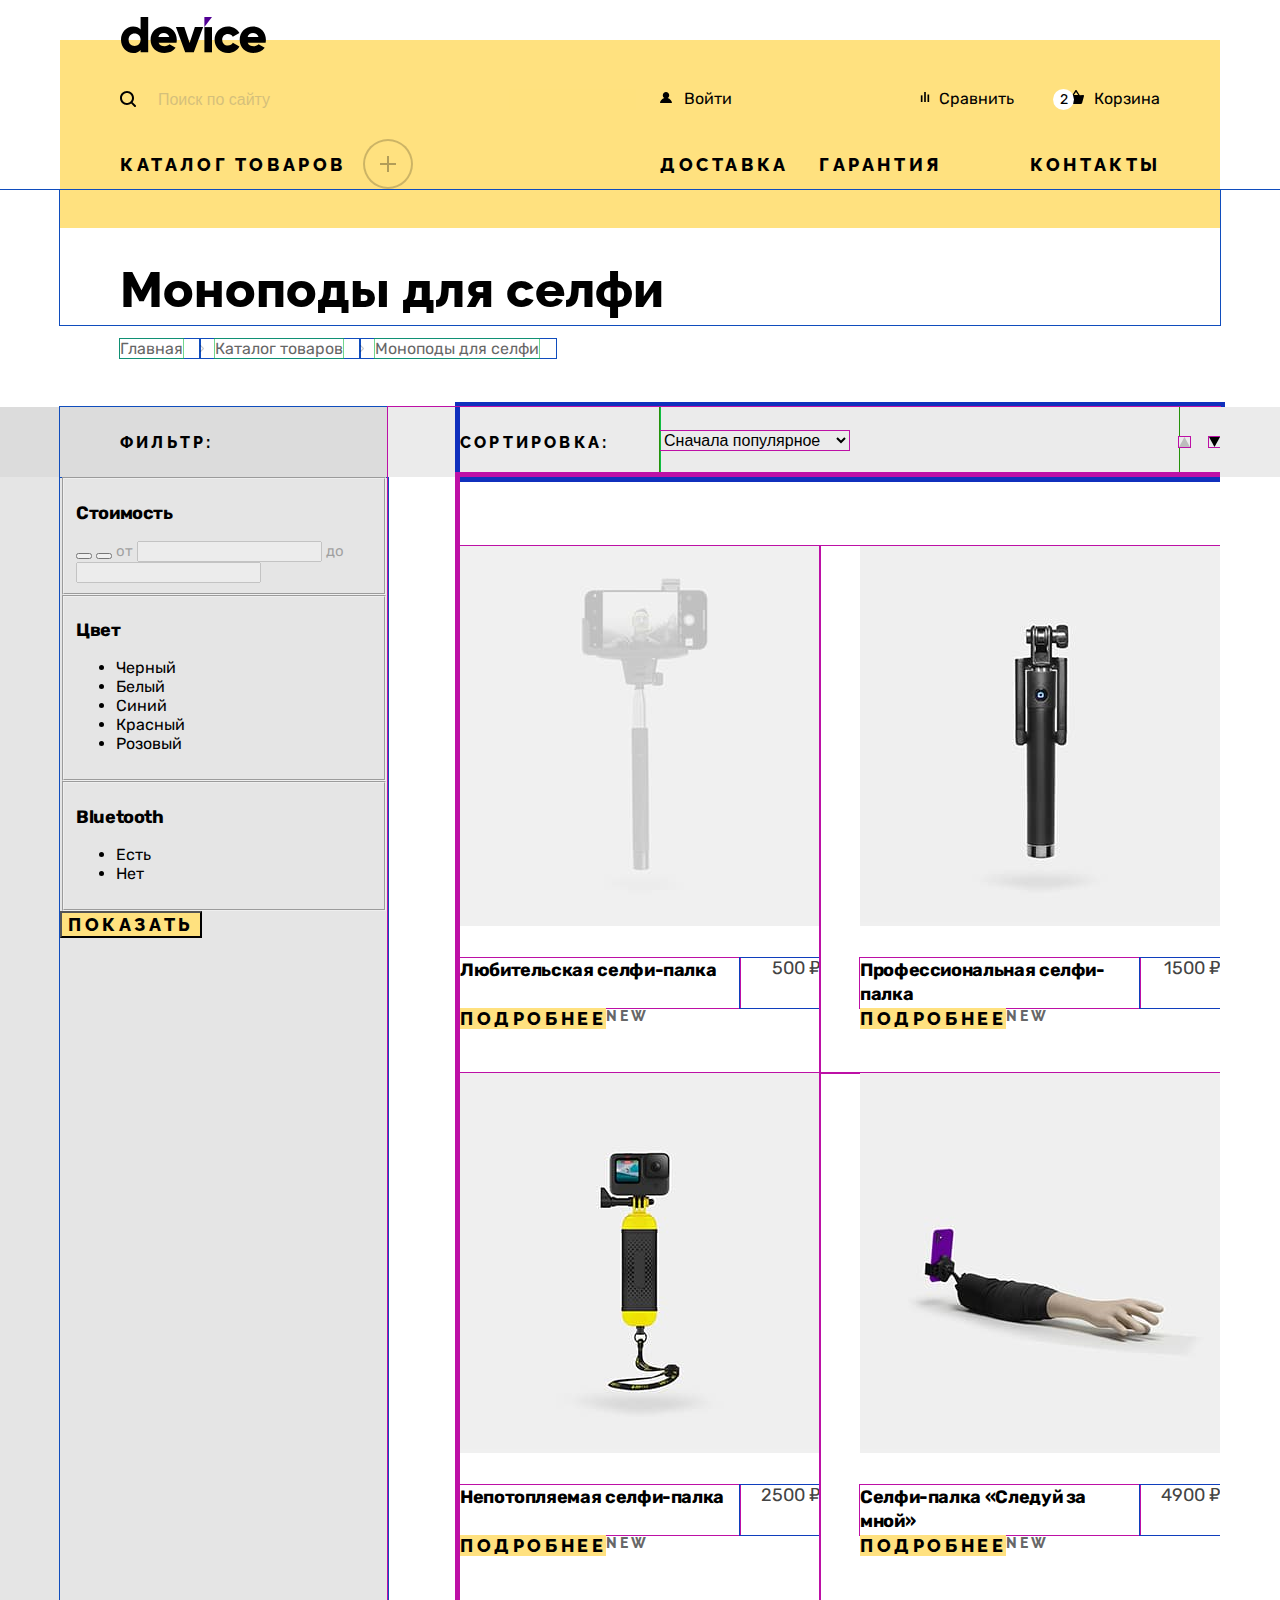
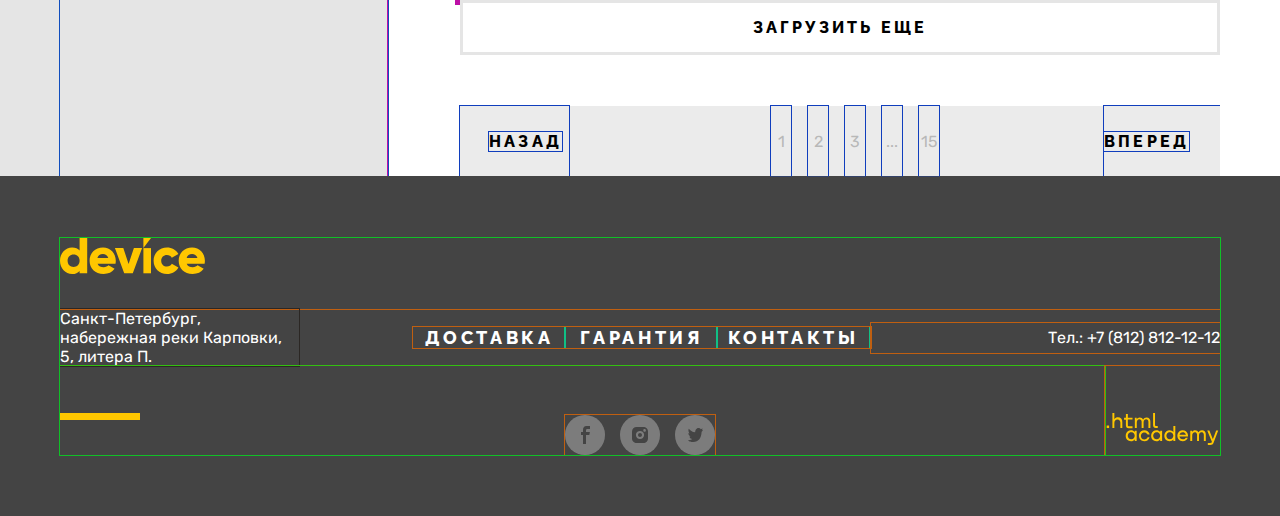
==== commit 6fe20384: "5.10. Микросетки на флексах для всех страниц" ====
--- a/catalog.html
+++ b/catalog.html
@@ -79,201 +79,197 @@
     </header>
 
     <main class="main-inner">
-        <header class="inner-header">
-          <h1 class="inner-header-title">Моноподы для селфи</h1>
-          <ul class="breadcrumbs">
-            <li class="breadcrumbs-item">
-              <a class="breadcrumbs-link" href="index.html">Главная</a>
-            </li>
-            <li class="breadcrumbs-item breadcrumbs-item-arrow">
-              <a class="breadcrumbs-link" href="catalog.html">Каталог товаров</a>
-            </li>
-            <li class="breadcrumbs-item breadcrumbs-item-arrow">
-              <a class="breadcrumbs-link">Моноподы для селфи</a>
+      <header class="inner-header">
+        <h1 class="inner-header-title">Моноподы для селфи</h1>
+        <ul class="breadcrumbs">
+          <li class="breadcrumbs-item">
+            <a class="breadcrumbs-link" href="index.html">Главная</a>
+          </li>
+          <li class="breadcrumbs-item breadcrumbs-item-arrow">
+            <a class="breadcrumbs-link" href="catalog.html">Каталог товаров</a>
+          </li>
+          <li class="breadcrumbs-item breadcrumbs-item-arrow">
+            <a class="breadcrumbs-link">Моноподы для селфи</a>
+          </li>
+        </ul>
+      </header>
+      <div class="catalog">
+        <div class="catalog-left-side-background"></div>
+
+        <section class="catalog-filter">
+          <h2 class="catalog-filter-subtitle">Фильтр:</h2>
+          <form class="catalog-filter-form" action="https://echo.htmlacademy.ru/" method="get">
+            <fieldset class="catalog-filter-group">
+              <h3 class="catalog-filter-subtitle-h3">Стоимость</h3>
+              <button class="range-toggle toggle-min" type="button">
+                <span class="visually-hidden">Изменить минимальную цену.</span>
+              </button>
+              <button class="range-toggle toggle-max" type="button">
+                <span class="visually-hidden">Изменить максимальную цену.</span>
+              </button>
+              <label class="catalog-filter-label">
+                от <input class="catalog-filter-input" type="number" name="min-price">
+              </label>
+              <label class="catalog-filter-label">
+                до <input class="catalog-filter-input" type="number" name="max-price">
+              </label>
+            </fieldset>
+
+            <fieldset class="catalog-filter-group">
+              <h3 class="catalog-filter-subtitle-h3">Цвет</h3>
+              <ul class="catalog-filter-list">
+                <li class="catalog-filter-item">
+                  <label class="control">
+                    <input class="visually-hidden control-input" type="checkbox" name="black" checked>
+                    <span class="control-mark"></span>
+                    <span class="control-label">Черный</span>
+                  </label>
+                </li>
+                <li class="catalog-filter-item">
+                  <label class="control">
+                    <input class="visually-hidden control-input" type="checkbox" name="white" checked>
+                    <span class="control-mark"></span>
+                    <span class="control-label">Белый</span>
+                  </label>
+                </li>
+                <li class="catalog-filter-item">
+                  <label class="control">
+                    <input class="visually-hidden control-input" type="checkbox" name="blue">
+                    <span class="control-mark"></span>
+                    <span class="control-label">Синий</span>
+                  </label>
+                </li>
+                <li class="catalog-filter-item">
+                  <label class="control">
+                    <input class="visually-hidden control-input" type="checkbox" name="red">
+                    <span class="control-mark"></span>
+                    <span class="control-label">Красный</span>
+                  </label>
+                </li>
+                <li class="catalog-filter-item">
+                  <label class="control">
+                    <input class="visually-hidden control-input" type="checkbox" name="pink">
+                    <span class="control-mark"></span>
+                    <span class="control-label">Розовый</span>
+                  </label>
+                </li>
+              </ul>
+            </fieldset>
+
+            <fieldset class="catalog-filter-group">
+              <h3 class="catalog-filter-subtitle-h3">Bluetooth</h3>
+              <ul class="catalog-filter-list">
+                <li class="catalog-filter-item">
+                  <label class="control">
+                    <input class="visually-hidden control-input" type="radio" name="bluetooth" checked>
+                    <span class="control-mark"></span>
+                    <span class="control-label">Есть</span>
+                  </label>
+                </li>
+                <li class="catalog-filter-item">
+                  <label class="control">
+                    <input class="visually-hidden control-input" type="radio" name="bluetooth">
+                    <span class="control-mark"></span>
+                    <span class="control-label">Нет</span>
+                  </label>
+                </li>
+              </ul>
+            </fieldset>
+            <button class="button" type="submit">Показать</button>
+          </form>
+        </section>
+
+        <section class="catalog-products">
+          <div class="catalog-sorting">
+            <h2 class="catalog-sorting-subtitle">Сортировка:</h2>
+            <form class="sorting-type" action="https://echo.htmlacademy.ru/" method="get">
+              <select class="select-control" id="sorting" name="sorting">
+                <option value="popular">Сначала популярное</option>
+                <option value="cheap">Сначала дешёвое</option>
+                <option value="expensive">Сначала дорогое</option>
+              </select>
+              <button class="visually-hidden" type="submit">Отсортировать продукты</button>
+            </form>
+            <button class="sorting-sorting-type-ascending" type="submit">
+              <label class="visually-hidden">По возрастанию</label>
+            </button>
+            <button class="sorting-sorting-type-descending" type="submit">
+              <label class="visually-hidden">По убыванию</label>
+            </button>
+          </div>
+
+          <h2 class="visually-hidden">Товары</h2>
+          <ul class="product-list">
+            <li class="product-card">
+              <a class="product-card-link-img" href="product.html">
+                <img class="product-card-image" src="img/product-1.jpg" width="360" height="380" alt="Фото любительской селфи-палки">
+              </a>
+              <a class="product-card-link-txt" href="product.html">Любительская селфи-палка</a>
+              <p class="product-card-price">500 ₽</p>
+              <a class="button" href="product.html">Подробнее</a>
+              <span class="product-card-new">New</span>
+            </li>
+            <li class="product-card">
+              <a class="product-card-link-img" href="product.html">
+                <img class="product-card-image" src="img/product-2.jpg" width="360" height="380" alt="Фото профессиональной селфи-палки">
+              </a>
+              <a class="product-card-link-txt" href="product.html">Профессиональная селфи-палка</a>
+              <p class="product-card-price">1500 ₽</p>
+              <a class="button" href="product.html">Подробнее</a>
+              <span class="product-card-new">New</span>
+            </li>
+            <li class="product-card">
+              <a class="product-card-link-img" href="product.html">
+                <img class="product-card-image" src="img/product-3.jpg" width="360" height="380" alt="Фото непотопляемой селфи-палки">
+              </a>
+              <a class="product-card-link-txt" href="product.html">Непотопляемая селфи-палка</a>
+              <p class="product-card-price">2500 ₽</p>
+              <a class="button" href="product.html">Подробнее</a>
+              <span class="product-card-new">New</span>
+            </li>
+            <li class="product-card">
+              <a class="product-card-link-img" href="product.html">
+                <img class="product-card-image" src="img/product-4.jpg" width="360" height="380" alt="Фото селфи-палки «Следуй за мной»">
+              </a>
+              <a class="product-card-link-txt" href="product.html">Селфи-палка «Следуй за мной»</a>
+              <p class="product-card-price">4900 ₽</p>
+              <a class="button" href="product.html">Подробнее</a>
+              <span class="product-card-new">New</span>
             </li>
           </ul>
-        </header>
-        <div class="catalog-container">
-          <div class="catalog">
-
-            <section class="catalog-filter">
-              <h2 class="catalog-filter-subtitle">Фильтр:</h2>
-              <form class="catalog-filter-form" action="https://echo.htmlacademy.ru/" method="get">
-                <fieldset class="catalog-filter-group">
-                  <h3 class="catalog-filter-subtitle-h3">Стоимость</h3>
-                  <button class="range-toggle toggle-min" type="button">
-                    <span class="visually-hidden">Изменить минимальную цену.</span>
-                  </button>
-                  <button class="range-toggle toggle-max" type="button">
-                    <span class="visually-hidden">Изменить максимальную цену.</span>
-                  </button>
-                  <label class="catalog-filter-label">
-                    от <input class="catalog-filter-input" type="number" name="min-price">
-                  </label>
-                  <label class="catalog-filter-label">
-                    до <input class="catalog-filter-input" type="number" name="max-price">
-                  </label>
-                </fieldset>
-
-                <fieldset class="catalog-filter-group">
-                  <h3 class="catalog-filter-subtitle-h3">Цвет</h3>
-                  <ul class="catalog-filter-list">
-                    <li class="catalog-filter-item">
-                      <label class="control">
-                        <input class="visually-hidden control-input" type="checkbox" name="black" checked>
-                        <span class="control-mark"></span>
-                        <span class="control-label">Черный</span>
-                      </label>
-                    </li>
-                    <li class="catalog-filter-item">
-                      <label class="control">
-                        <input class="visually-hidden control-input" type="checkbox" name="white" checked>
-                        <span class="control-mark"></span>
-                        <span class="control-label">Белый</span>
-                      </label>
-                    </li>
-                    <li class="catalog-filter-item">
-                      <label class="control">
-                        <input class="visually-hidden control-input" type="checkbox" name="blue">
-                        <span class="control-mark"></span>
-                        <span class="control-label">Синий</span>
-                      </label>
-                    </li>
-                    <li class="catalog-filter-item">
-                      <label class="control">
-                        <input class="visually-hidden control-input" type="checkbox" name="red">
-                        <span class="control-mark"></span>
-                        <span class="control-label">Красный</span>
-                      </label>
-                    </li>
-                    <li class="catalog-filter-item">
-                      <label class="control">
-                        <input class="visually-hidden control-input" type="checkbox" name="pink">
-                        <span class="control-mark"></span>
-                        <span class="control-label">Розовый</span>
-                      </label>
-                    </li>
-                  </ul>
-                </fieldset>
-
-                <fieldset class="catalog-filter-group">
-                  <h3 class="catalog-filter-subtitle-h3">Bluetooth</h3>
-                  <ul class="catalog-filter-list">
-                    <li class="catalog-filter-item">
-                      <label class="control">
-                        <input class="visually-hidden control-input" type="radio" name="bluetooth" checked>
-                        <span class="control-mark"></span>
-                        <span class="control-label">Есть</span>
-                      </label>
-                    </li>
-                    <li class="catalog-filter-item">
-                      <label class="control">
-                        <input class="visually-hidden control-input" type="radio" name="bluetooth">
-                        <span class="control-mark"></span>
-                        <span class="control-label">Нет</span>
-                      </label>
-                    </li>
-                  </ul>
-                </fieldset>
-                <button class="button" type="submit">Показать</button>
-              </form>
-            </section>
-
-            <section class="catalog-products">
-              <div class="catalog-sorting">
-                <h2 class="catalog-sorting-subtitle">Сортировка:</h2>
-                <form class="sorting-type" action="https://echo.htmlacademy.ru/" method="get">
-                  <select class="select-control" id="sorting" name="sorting">
-                    <option value="popular">Сначала популярное</option>
-                    <option value="cheap">Сначала дешёвое</option>
-                    <option value="expensive">Сначала дорогое</option>
-                  </select>
-                  <button class="visually-hidden" type="submit">Отсортировать продукты</button>
-                </form>
-                <button class="sorting-sorting-type-ascending" type="submit">
-                  <label class="visually-hidden">По возрастанию</label>
-                </button>
-                <button class="sorting-sorting-type-descending" type="submit">
-                  <label class="visually-hidden">По убыванию</label>
-                </button>
-              </div>
-
-              <h2 class="visually-hidden">Товары</h2>
-              <ul class="product-list">
-                <li class="product-card">
-                  <a class="product-card-link-img" href="product.html">
-                    <img class="product-card-image" src="img/product-1.jpg" width="360" height="380" alt="Фото любительской селфи-палки">
-                  </a>
-                  <a class="product-card-link-txt" href="product.html">Любительская селфи-палка</a>
-                  <p class="product-card-price">500 ₽</p>
-                  <a class="button" href="product.html">Подробнее</a>
-                  <span class="product-card-new">New</span>
-                </li>
-                <li class="product-card">
-                  <a class="product-card-link-img" href="product.html">
-                    <img class="product-card-image" src="img/product-2.jpg" width="360" height="380" alt="Фото профессиональной селфи-палки">
-                  </a>
-                  <a class="product-card-link-txt" href="product.html">Профессиональная селфи-палка</a>
-                  <p class="product-card-price">1500 ₽</p>
-                  <a class="button" href="product.html">Подробнее</a>
-                  <span class="product-card-new">New</span>
-                </li>
-                <li class="product-card">
-                  <a class="product-card-link-img" href="product.html">
-                    <img class="product-card-image" src="img/product-3.jpg" width="360" height="380" alt="Фото непотопляемой селфи-палки">
-                  </a>
-                  <a class="product-card-link-txt" href="product.html">Непотопляемая селфи-палка</a>
-                  <p class="product-card-price">2500 ₽</p>
-                  <a class="button" href="product.html">Подробнее</a>
-                  <span class="product-card-new">New</span>
-                </li>
-                <li class="product-card">
-                  <a class="product-card-link-img" href="product.html">
-                    <img class="product-card-image" src="img/product-4.jpg" width="360" height="380" alt="Фото селфи-палки «Следуй за мной»">
-                  </a>
-                  <a class="product-card-link-txt" href="product.html">Селфи-палка «Следуй за мной»</a>
-                  <p class="product-card-price">4900 ₽</p>
-                  <a class="button" href="product.html">Подробнее</a>
-                  <span class="product-card-new">New</span>
-                </li>
-              </ul>
-
-              <button class="product-card-show-more" type="button">Загрузить еще</button>
-
-              <ul class="product-catalog-pagination">
-                <li class="product-catalog-pagination-button-prev">
-                  <a class="product-catalog-pagination-link-prev" href="#">
-                    <span class="pagination-link-prev-txt">Назад</span>
-                  </a>
-                </li>
-                <li class="product-catalog-pagination-1">
-                  <a class="pagination-link" href="#">1</a>
-                </li>
-                <li class="product-catalog-pagination-2">
-                  <a class="pagination-link" href="#">2</a>
-                </li>
-                <li class="product-catalog-pagination-3">
-                  <a class="pagination-link" href="#">3</a>
-                </li>
-                <li class="product-catalog-pagination-4">
-                  <a class="pagination-link" href="#">...</a>
-                </li>
-                <li class="product-catalog-pagination-5">
-                  <a class="pagination-link" href="#">15</a>
-                </li>
-                <li class="product-catalog-pagination-button-next">
-                  <a class="product-catalog-pagination-link-next" href="#">
-                    <span class="pagination-link-next-txt">Вперед</span>
-                  </a>
-                </li>
-              </ul>
-            </section>
-
-          </div>
-        </div>
-
-
-
+
+          <button class="product-card-show-more" type="button">Загрузить еще</button>
+
+          <ul class="product-catalog-pagination-list">
+            <li class="product-catalog-pagination pagination-prev">
+              <a class="product-catalog-pagination-link-prev" href="#">
+                <span class="pagination-link-txt">Назад</span>
+              </a>
+            </li>
+            <li class="product-catalog-pagination">
+              <a class="pagination-link" href="#">1</a>
+            </li>
+            <li class="product-catalog-pagination">
+              <a class="pagination-link" href="#">2</a>
+            </li>
+            <li class="product-catalog-pagination">
+              <a class="pagination-link" href="#">3</a>
+            </li>
+            <li class="product-catalog-pagination">
+              <a class="pagination-link" href="#">...</a>
+            </li>
+            <li class="product-catalog-pagination">
+              <a class="pagination-link" href="#">15</a>
+            </li>
+            <li class="product-catalog-pagination pagination-next">
+              <a class="product-catalog-pagination-link-next" href="#">
+                <span class="pagination-link-txt">Вперед</span>
+              </a>
+            </li>
+          </ul>
+        </section>
+        <div class="catalog-right-side-background"></div>
+      </div>
     </main>
 
     <footer class="footer">
--- a/css/styles.css
+++ b/css/styles.css
@@ -1224,24 +1224,35 @@
   outline: 1px solid #10bd44;
 }
 
-.catalog-container{
-  width:100%;
-  margin:0 auto;
+
+
+.catalog{
+  margin:0;
+  padding:0;
+  background-color:#FFFFFF;
+  display:flex;
+}
+
+.catalog-left-side-background{
+
+  margin:0;
   padding:0;
   background-color: #E5E5E5;
   box-shadow:inset 0px 70px  #DCDCDC;
-}
-
-.catalog{
-  width:1160px;
-  margin:0 auto;
-  padding:0;
-  background-color:#FFFFFF;
-  display:flex;
+  flex-grow: 1;
+}
+
+.catalog-right-side-background{
+  margin:0;
+  padding:0;
+  background-color:#ffffff;
+  box-shadow:inset 0px 70px  #EBEBEB;
+  flex-grow: 1;
 }
 
 
 .catalog-filter{
+
   width:328px;
   margin:0;
   padding:0;
@@ -1253,6 +1264,7 @@
 }
 
 .catalog-filter-subtitle{
+  display:block;
   margin:0;
   padding:0;
   padding-left:60px;
@@ -1283,7 +1295,7 @@
 }
 
 .catalog-products{
-  width:762px;
+  width:760px;
   margin:0;
   padding:0;
   padding-left:72px;
@@ -1294,13 +1306,17 @@
 }
 
 .catalog-sorting{
+  margin:0;
+  padding:0;
   display:flex;
   flex-wrap:wrap;
+  outline: 5px solid #1030bd;
 }
 
 .catalog-sorting-subtitle{
   width:200px;
   margin:0;
+  padding:0;
   padding-top:26px;
   padding-bottom:25px;
   font-family:"Raleway", sans-serif;
@@ -1316,12 +1332,15 @@
 .sorting-type{
   width:519px;
   margin:0;
+  padding:0;
   padding-top:24px;
   outline: 1px solid #259209;
 }
 
 .select-control{
   width:189px;
+  margin:0;
+  padding:0;
   color: #000000;
   font-size: 16px;
   line-height: 19px;
@@ -1332,6 +1351,9 @@
 
 .sorting-sorting-type-ascending{
   width:11px;
+  padding:0;
+  margin:0;
+  margin-right:19px;
   min-height:10px;
   display:block;
   align-self: center;
@@ -1340,14 +1362,14 @@
   background-image: url("../img/sort-up.svg");
   background-repeat: no-repeat;
   background-size: 11px 10px;
-  padding:0;
-  margin-right:19px;
   outline: 1px solid #bd10a6;
 }
 
 .sorting-sorting-type-descending{
   width:11px;
   min-height:10px;
+  padding:0;
+  margin:0;
   display:block;
   align-self: center;
   border:none;
@@ -1355,17 +1377,24 @@
   background-image: url("../img/sort-down.svg");
   background-repeat: no-repeat;
   background-size: 11px 10px;
-  padding:0;
-  margin:0;
   outline: 1px solid #bd10a6;
 }
 
 .product-list{
-  width:760px;
   margin:0;
   padding:0;
   padding-top:69px;
   list-style: none;
+  outline: 5px solid #bd10a6;
+  display:flex;
+  flex-wrap: wrap;
+}
+
+.product-card{
+  width:360px;
+  margin:0;
+  padding:0;
+  padding-bottom:44px;
   outline: 1px solid #bd10a6;
   display:flex;
   flex-wrap: wrap;
@@ -1373,20 +1402,14 @@
 
 .product-list li:nth-child(2n){
   padding-left:40px;
-}
-
-.product-card{
-  width:360px;
-  padding-bottom:44px;
-  outline: 1px solid #bd10a6;
-  display:flex;
-  flex-wrap: wrap;
+  padding-right:0;
 }
 
 .product-card-link-img{
   width:360px;
   height:380px;
   margin:0;
+  padding:0;
   padding-bottom:32px;
 }
 
@@ -1435,9 +1458,9 @@
   width:760px;
   min-height:55px;
   margin:0;
+  padding:0;
   margin-bottom:51px;
-  padding:0;
-  border: 3px solid rgb(0, 0, 0, 0.1);
+    border: 3px solid rgb(0, 0, 0, 0.1);
   background-color:#ffffff;
   font-family:"Raleway", sans-serif;
   font-size: 16px;
@@ -1449,7 +1472,7 @@
   text-transform: uppercase;
 }
 
-.product-catalog-pagination{
+.product-catalog-pagination-list{
   width:760px;
   min-height:70px;
   margin:0;
@@ -1460,21 +1483,36 @@
   flex-wrap: wrap;
 }
 
-.product-catalog-pagination-button-prev{
-  width:80px;
+.product-catalog-pagination{
+  width:20px;
   min-height:70px;
   margin:0;
+  margin-right:17px;
+  padding:auto;
+  display:flex;
+  outline: 1px solid #103ebd;
+}
+
+.pagination-prev{
+  width:109px;
+  margin-right:202px;
+  outline: 1px solid #103ebd;
+}
+
+.pagination-next{
+  width:116px;
+  margin:0;
+  margin-left:148px;
+  outline: 1px solid #103ebd;
+}
+
+.product-catalog-pagination-link-prev{
+  display:flex;
+  width:109px;
+  min-height:70px;
+  margin:0;
   padding:0;
   padding-left:29px;
-  padding-right:209px;
-  outline: 1px solid #103ebd;
-}
-
-.product-catalog-pagination-link-prev{
-  display:flex;
-  width:80px;
-  min-height:70px;
-  margin:0;
   color: #000000;
   font-family:"Raleway", sans-serif;
   font-size: 16px;
@@ -1488,29 +1526,14 @@
   outline: 1px solid #103ebd;
 }
 
-.pagination-link-prev-txt{
-  align-self: center;
-}
-
-.product-catalog-pagination-button-next{
-  width:86px;
+
+.product-catalog-pagination-link-next{
+  width:116px;
   min-height:70px;
   margin:0;
-  padding:0;
-  padding-left:157px;
-  padding-right:30px;
-  outline: 1px solid #103ebd;
-}
-
-.product-catalog-pagination-link-next{
-  display:flex;
-  width:86px;
-  min-height:70px;
-  margin:0;
-  margin-right:30px;
-  padding:0;
   padding-top:auto;
   padding-bottom:auto;
+  display:flex;
   color: #000000;
   font-family:"Raleway", sans-serif;
   font-size: 16px;
@@ -1524,59 +1547,23 @@
   outline: 1px solid #103ebd;
 }
 
-.pagination-link-next-txt{
-  width:86px;
-  padding:0;
+.pagination-link-txt{
   align-self: center;
-}
-
-
-.product-catalog-pagination-1{
-  width:7px;
-  margin:0;
-  padding-right:28px;
-  display:flex;
+  margin:0;
+  padding:0;
   outline: 1px solid #103ebd;
 }
 
-.product-catalog-pagination-2{
-  width:10px;
-  margin:0;
-  padding-right:30px;
-  display:flex;
-  outline: 1px solid #103ebd;
-}
-
-.product-catalog-pagination-3{
-  width:10px;
-  margin:0;
-  padding-right:29px;
-  display:flex;
-  outline: 1px solid #103ebd;
-}
-
-.product-catalog-pagination-4{
-  width:13px;
-  margin:0;
-  padding-right:25px;
-  display:flex;
-  outline: 1px solid #103ebd;
-}
-.product-catalog-pagination-5{
-  width:17px;
-  margin:0;
-  padding:0;
-  display:flex;
-  outline: 1px solid #103ebd;
-}
-
-
 .pagination-link{
-  align-self: center;
+  width:20px;
+  display:block;
+  padding-top:26px;
+  padding-bottom:25px;
   color: #444444;
   text-align: center;
   opacity: 30%;
   text-decoration: none;
+  outline: 1px solid #103ebd;
 }
 
 
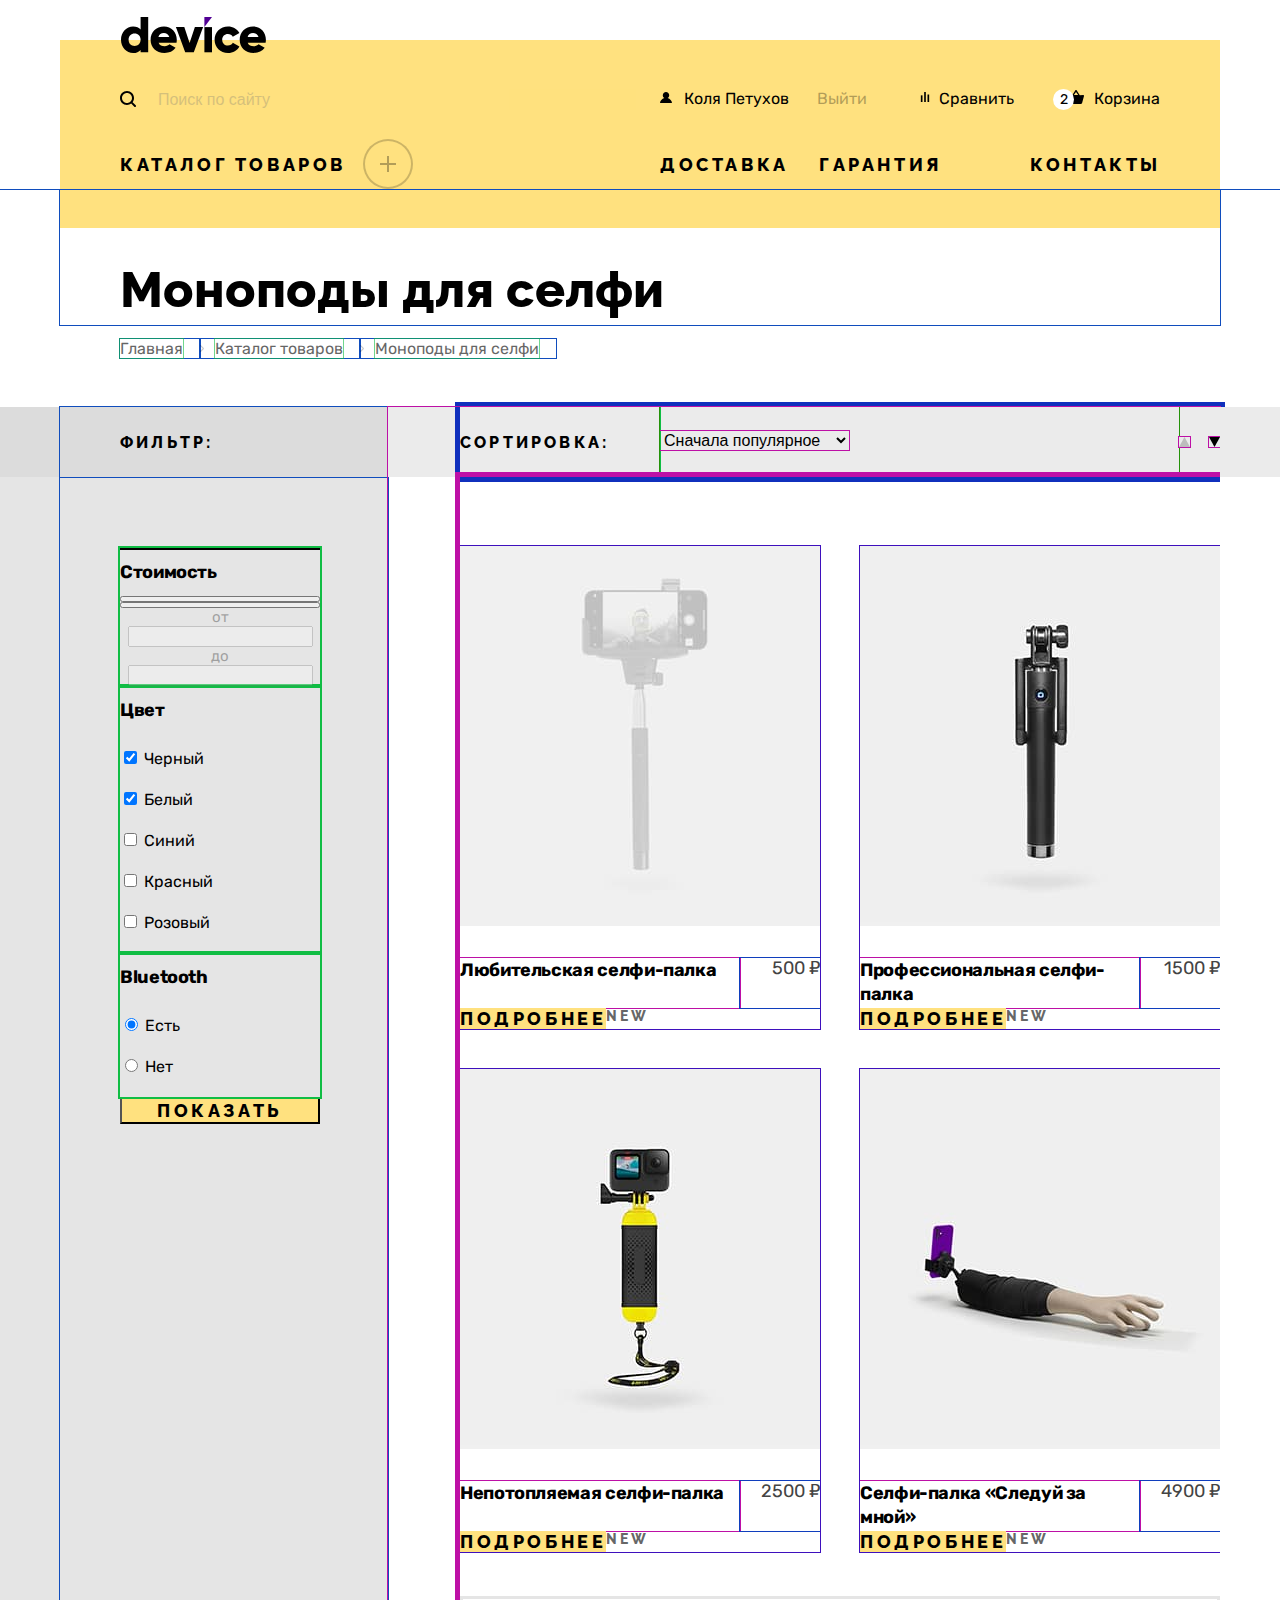
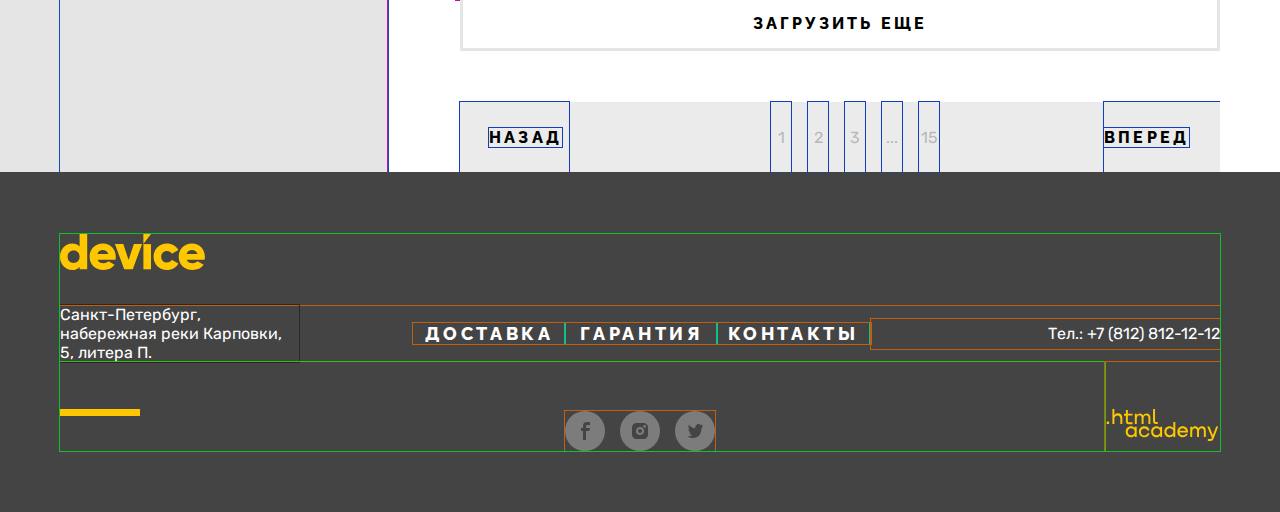
==== commit fc6ec822: "6.17. Мелкие сетки на гридах для подходящих компонентов" ====
--- a/catalog.html
+++ b/catalog.html
@@ -20,11 +20,13 @@
             <input class="search-input" type="text" name="search" placeholder="Поиск по сайту">
           </form>
           <a class="user-menu-link-in" href="#">
-            <span class="user-menu-link-txt">Войти</span>
+            <span class="user-menu-link-txt">Коля Петухов</span>
           </a>
-          <a class="user-menu-link-out" href="#">
-            <span class="visually-hidden">Выйти</span>
-          </a>
+          <div class="user-menu-link-out">
+            <a class="user-menu-link-out-link" href="#">
+              <span class="user-menu-link-txt">Выйти</span>
+            </a>
+          </div>
           <a class="user-menu-link-compare" href="#">
             <span class="user-menu-link-txt">Сравнить</span>
           </a>
@@ -120,35 +122,35 @@
               <ul class="catalog-filter-list">
                 <li class="catalog-filter-item">
                   <label class="control">
-                    <input class="visually-hidden control-input" type="checkbox" name="black" checked>
+                    <input class="control-input" type="checkbox" name="black" checked>
                     <span class="control-mark"></span>
                     <span class="control-label">Черный</span>
                   </label>
                 </li>
                 <li class="catalog-filter-item">
                   <label class="control">
-                    <input class="visually-hidden control-input" type="checkbox" name="white" checked>
+                    <input class="control-input" type="checkbox" name="white" checked>
                     <span class="control-mark"></span>
                     <span class="control-label">Белый</span>
                   </label>
                 </li>
                 <li class="catalog-filter-item">
                   <label class="control">
-                    <input class="visually-hidden control-input" type="checkbox" name="blue">
+                    <input class="control-input" type="checkbox" name="blue">
                     <span class="control-mark"></span>
                     <span class="control-label">Синий</span>
                   </label>
                 </li>
                 <li class="catalog-filter-item">
                   <label class="control">
-                    <input class="visually-hidden control-input" type="checkbox" name="red">
+                    <input class="control-input" type="checkbox" name="red">
                     <span class="control-mark"></span>
                     <span class="control-label">Красный</span>
                   </label>
                 </li>
                 <li class="catalog-filter-item">
                   <label class="control">
-                    <input class="visually-hidden control-input" type="checkbox" name="pink">
+                    <input class="control-input" type="checkbox" name="pink">
                     <span class="control-mark"></span>
                     <span class="control-label">Розовый</span>
                   </label>
@@ -161,21 +163,21 @@
               <ul class="catalog-filter-list">
                 <li class="catalog-filter-item">
                   <label class="control">
-                    <input class="visually-hidden control-input" type="radio" name="bluetooth" checked>
+                    <input class="control-input" type="radio" name="bluetooth" checked>
                     <span class="control-mark"></span>
                     <span class="control-label">Есть</span>
                   </label>
                 </li>
                 <li class="catalog-filter-item">
                   <label class="control">
-                    <input class="visually-hidden control-input" type="radio" name="bluetooth">
+                    <input class="control-input" type="radio" name="bluetooth">
                     <span class="control-mark"></span>
                     <span class="control-label">Нет</span>
                   </label>
                 </li>
               </ul>
             </fieldset>
-            <button class="button" type="submit">Показать</button>
+            <button class="button catalog-filter-button" type="submit">Показать</button>
           </form>
         </section>
 
--- a/css/styles.css
+++ b/css/styles.css
@@ -174,9 +174,11 @@
   opacity: 30%;
   background-color: #FFE17F;
   border: 0px solid rgba(0, 0, 0, 0);
+
 }
 
 .user-menu-link-in{
+  display:block;
   width:220px;
   height:21px;
   text-decoration: none;
@@ -188,6 +190,7 @@
   padding-left:24px;
   padding-right:0px;
   margin-right:0;
+
 }
 
 .user-menu-link-compare{
@@ -201,6 +204,7 @@
   background-size: 12px 10px;
   background-repeat: no-repeat;
   padding-left:20px;
+
 }
 
 .user-menu-link-basket{
@@ -213,6 +217,7 @@
   background-size: 16px 14px;
   background-repeat: no-repeat;
   padding-left:26px;
+
 }
 
 .user-menu-link-quantity{
@@ -227,6 +232,7 @@
   border-radius: 50%;
   background-repeat: no-repeat;
   text-decoration:none;
+
 }
 
 .user-menu-quantity{
@@ -237,15 +243,32 @@
   text-decoration:none;
  }
 
+.user-menu-link-out{
+  position: relative;
+}
+
+.user-menu-link-out-link{
+  position: absolute;
+  right:37px;
+  z-index: 1000;
+  opacity:30%;
+  text-decoration: none;
+}
+
  .user-menu-link-txt{
   color: #000000;
   font-size: 16px;
   line-height: 19px;
   text-decoration: none;
   vertical-align: 50%;
-}
+
+}
+
+
 
 /*xxxxxxxxxxxxxxxxxxxxxxxxxxxxxxx*/
+
+
 
 .main-menu{
   display: flex;
@@ -1279,7 +1302,42 @@
   outline: 1px solid #104dbd;
 }
 
+.catalog-filter-form{
+  width:200px;
+  margin:0;
+  margin-left:60px;
+  padding:0;
+  padding-top:71px;
+}
+
+.catalog-filter-group{
+
+  margin:0;
+  padding:0;
+  display: flex;
+  flex-direction: column;
+  border:none;
+  border-top: 2px solid #000000;
+  outline: 2px solid #10bd44;
+}
+
+.catalog-filter-list{
+  margin:0;
+  padding:0;
+  padding-top:14px;
+  list-style: none;
+}
+
+.catalog-filter-item{
+  margin:0;
+  padding:0;
+  padding-bottom:21px;
+}
+
 .catalog-filter-subtitle-h3{
+  margin:0;
+  padding-top:12px;
+  padding-bottom:14px;
   font-size: 18px;
   line-height: 20px;
   font-weight: 700;
@@ -1293,6 +1351,12 @@
   text-align: center;
   opacity: 30%;
 }
+
+.catalog-filter-button{
+  width:200px;
+  margin:0px;
+}
+
 
 .catalog-products{
   width:760px;
@@ -1384,26 +1448,22 @@
   margin:0;
   padding:0;
   padding-top:69px;
+  padding-bottom:44px;
   list-style: none;
   outline: 5px solid #bd10a6;
+  display:grid;
+  grid-template-columns: 360px 360px;
+  gap: 40px;
+}
+
+.product-card{
+  margin:0;
+  padding:0;
+  outline: 1px solid #3e10bd;
   display:flex;
   flex-wrap: wrap;
 }
 
-.product-card{
-  width:360px;
-  margin:0;
-  padding:0;
-  padding-bottom:44px;
-  outline: 1px solid #bd10a6;
-  display:flex;
-  flex-wrap: wrap;
-}
-
-.product-list li:nth-child(2n){
-  padding-left:40px;
-  padding-right:0;
-}
 
 .product-card-link-img{
   width:360px;
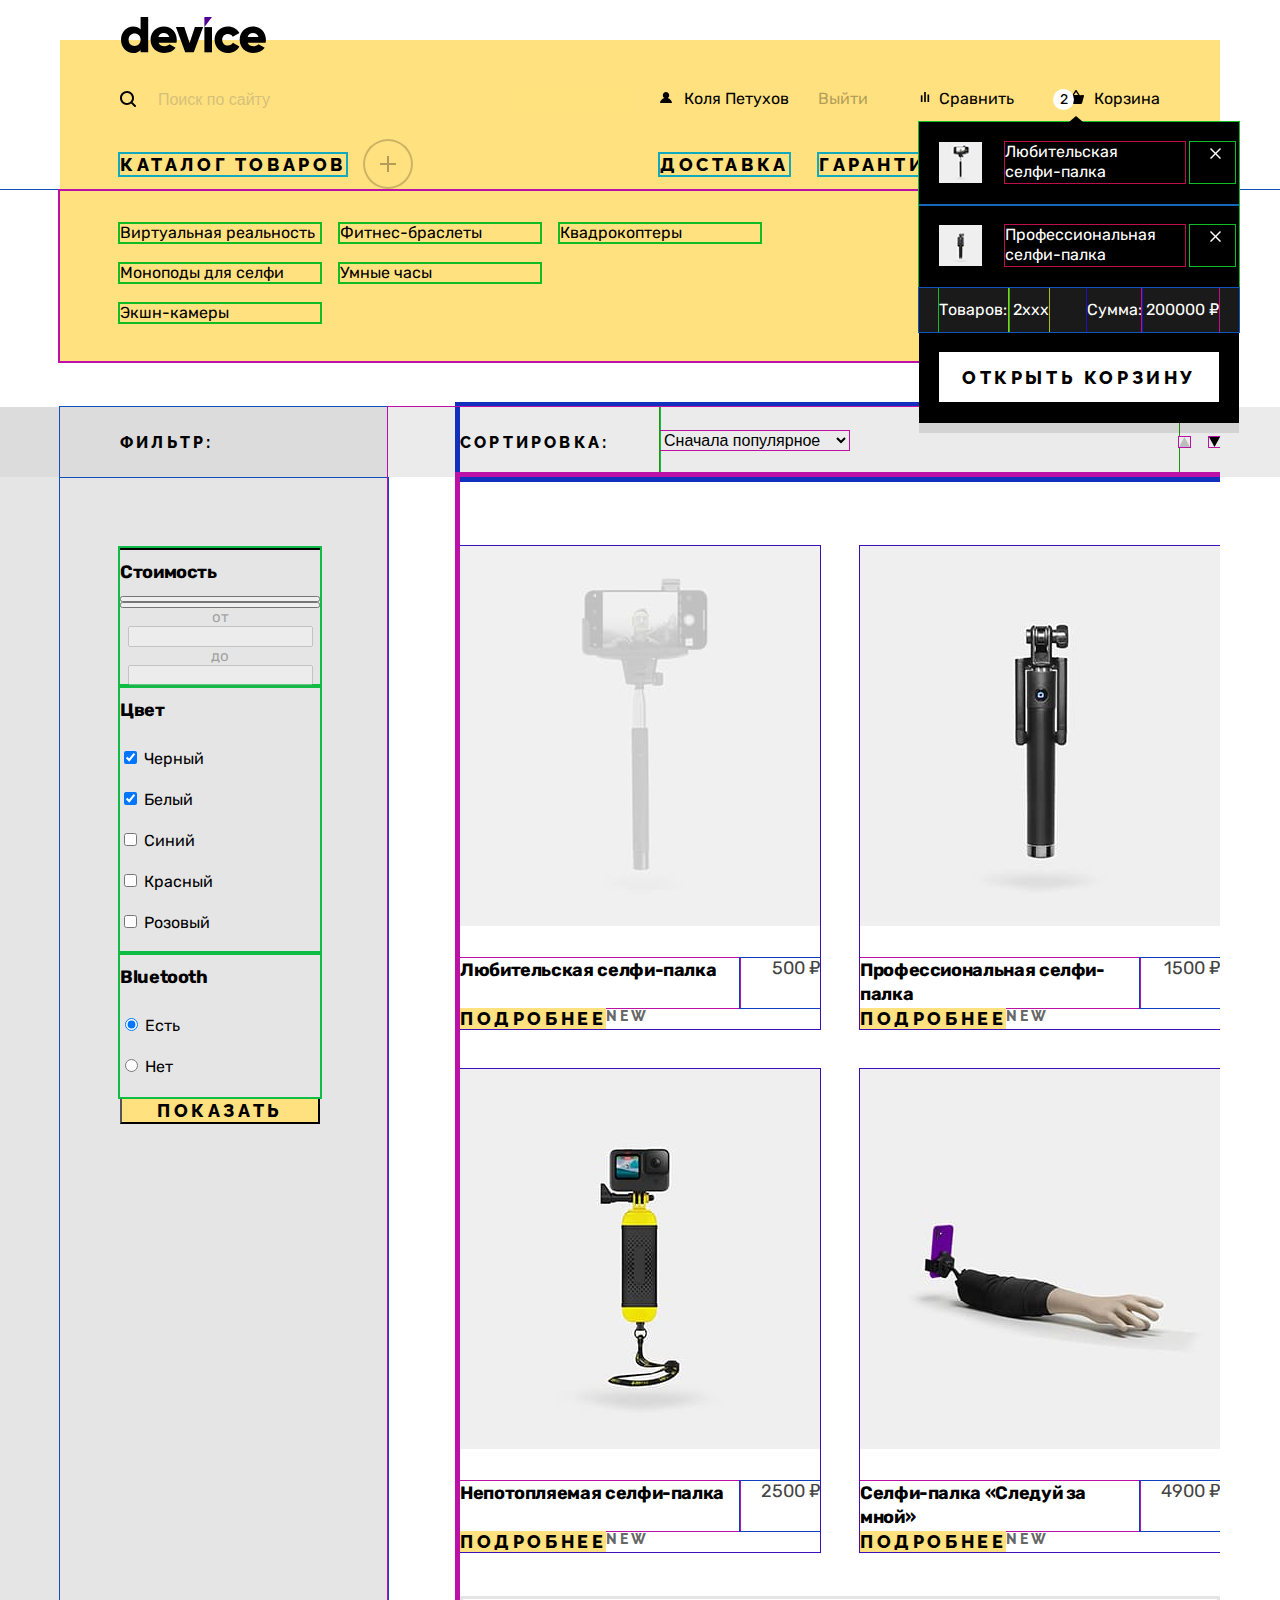
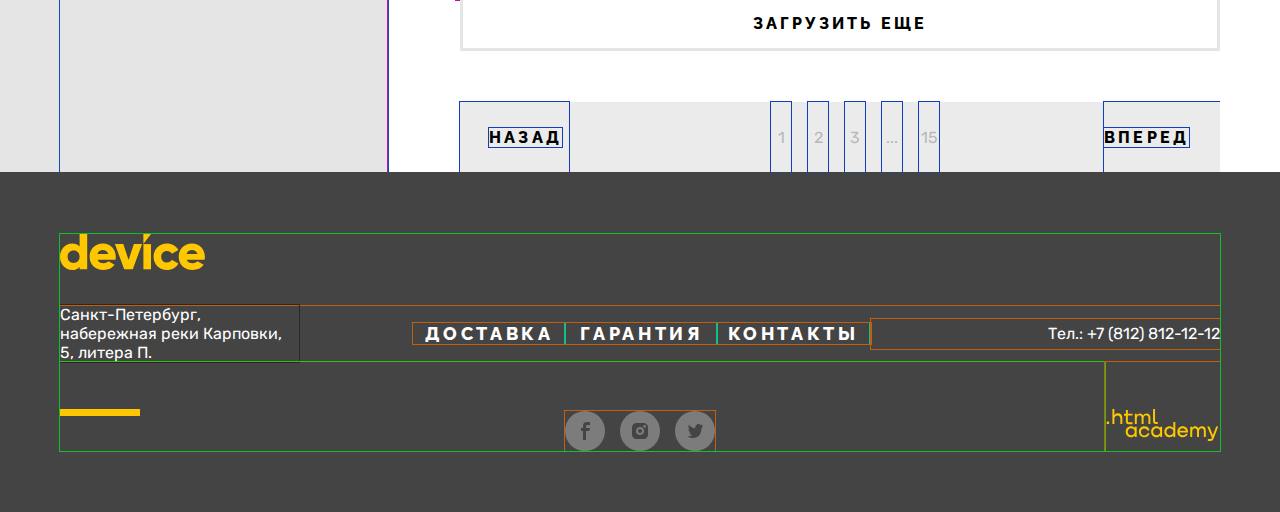
==== commit d9fc8440: "7.14. Декоративные элементы на главной странице" ====
--- a/catalog.html
+++ b/catalog.html
@@ -19,20 +19,49 @@
             </button>
             <input class="search-input" type="text" name="search" placeholder="Поиск по сайту">
           </form>
-          <a class="user-menu-link-in" href="#">
-            <span class="user-menu-link-txt">Коля Петухов</span>
-          </a>
-          <div class="user-menu-link-out">
-            <a class="user-menu-link-out-link" href="#">
+          <div class="user-menu-container">
+            <a class="user-menu-link-in" href="#">
+              <span class="user-menu-link-txt">Коля Петухов</span>
+            </a>
+            <a class="user-menu-link-out" href="#">
               <span class="user-menu-link-txt">Выйти</span>
             </a>
+            <a class="user-menu-link-compare" href="#">
+              <span class="user-menu-link-txt">Сравнить</span>
+            </a>
+            <a class="user-menu-link-basket" href="#">
+              <span class="user-menu-link-txt" >Корзина</span>
+            </a>
+            <div class="basket-popover-container">
+              <div class="basket-popover">
+                <h2 class="visually-hidden">Всплывающее окно Корзины</h2>
+                <ul class="basket-popover-list">
+                  <li class="basket-popover-item">
+                    <img class="basket-popover-item-image" height="41" width="43" src="img/product-1-small.png" alt="Любительская селфи-палка">
+                    <p class="basket-popover-item-txt">Любительская селфи-палка</p>
+                    <button class="basket-popover-item-deletion" type="button">
+                      <span class="visually-hidden">Удаление позиции из корзины</span>
+                    </button>
+                  </li>
+                  <li class="basket-popover-item">
+                    <img class="basket-popover-item-image" height="41" width="43" src="img/product-2-small.png" alt="Профессиональная селфи-палка">
+                    <p class="basket-popover-item-txt">Профессиональная селфи-палка</p>
+                    <button class="basket-popover-item-deletion" type="button">
+                      <span class="visually-hidden">Удаление позиции из корзины</span>
+                    </button>
+                  </li>
+
+                </ul>
+                <div class="basket-popover-total">
+                  <p class="basket-popover-goods">Товаров:</p>
+                  <p class="basket-popover-count">2xxx</p>
+                  <p class="basket-popover-sum">Сумма:</p>
+                  <p class="basket-popover-cost">200000 ₽</p>
+                </div>
+                <a class="button basket-popover-link-button" href="">Открыть корзину</a>
+              </div>
+            </div>
           </div>
-          <a class="user-menu-link-compare" href="#">
-            <span class="user-menu-link-txt">Сравнить</span>
-          </a>
-          <a class="user-menu-link-basket" href="#">
-            <span class="user-menu-link-txt" >Корзина</span>
-          </a>
         </div>
         <a class="user-menu-link-quantity" href="#">
           <span class="user-menu-quantity">2</span>
@@ -41,26 +70,28 @@
         <ul class="main-menu">
           <li class="main-menu-item-catalog">
             <a class="main-menu-link" href="catalog.html">Каталог товаров</a>
-            <ul class="main-menu-categories">
-              <li class="main-menu-categories-item">
-                <a class="main-menu-categories-link" href="virtual-reality.html">Виртуальная реальность</a>
-              </li>
-              <li class="main-menu-categories-item">
-                <a class="main-menu-categories-link" href="monopods.html">Моноподы для селфи</a>
-              </li>
-              <li class="main-menu-categories-item">
-                <a class="main-menu-categories-link" href="action-cams.html">Экшн-камеры</a>
-              </li>
-              <li class="main-menu-categories-item">
-                <a class="main-menu-categories-link" href="fitness-bracelets.html">Фитнес-браслеты</a>
-              </li>
-              <li class="main-menu-categories-item">
-                <a class="main-menu-categories-link" href="smart-watch.html">Умные часы</a>
-              </li>
-              <li class="main-menu-categories-item">
-                <a class="main-menu-categories-link" href="copters.html">Квадрокоптеры</a>
-              </li>
-            </ul>
+            <div class="main-menu-categories-container">
+              <ul class="main-menu-categories">
+                <li class="main-menu-categories-item grid-1">
+                  <a class="main-menu-categories-link" href="virtual-reality.html">Виртуальная реальность</a>
+                </li>
+                <li class="main-menu-categories-item grid-1">
+                  <a class="main-menu-categories-link" href="monopods.html">Моноподы для селфи</a>
+                </li>
+                <li class="main-menu-categories-item grid-1">
+                  <a class="main-menu-categories-link" href="action-cams.html">Экшн-камеры</a>
+                </li>
+                <li class="main-menu-categories-item grid-2-1">
+                  <a class="main-menu-categories-link" href="fitness-bracelets.html">Фитнес-браслеты</a>
+                </li>
+                <li class="main-menu-categories-item grid-2-2">
+                  <a class="main-menu-categories-link" href="smart-watch.html">Умные часы</a>
+                </li>
+                <li class="main-menu-categories-item grid-3-1">
+                  <a class="main-menu-categories-link" href="copters.html">Квадрокоптеры</a>
+                </li>
+              </ul>
+            </div>
           </li>
           <li class="main-menu-item-catalog-button">
             <button class="main-menu-item-catalog-button-circle" type="button">
--- a/css/styles.css
+++ b/css/styles.css
@@ -135,7 +135,6 @@
 
 .user-menu{
   display: flex;
-  flex-direction:row;
   color: #000000;
   background:  #FFE17F;
   margin-top:13px;
@@ -174,14 +173,20 @@
   opacity: 30%;
   background-color: #FFE17F;
   border: 0px solid rgba(0, 0, 0, 0);
-
+}
+
+.user-menu-container{
+  display:flex;
+  margin:0;
+  padding:0;
 }
 
 .user-menu-link-in{
   display:block;
-  width:220px;
+  width:134px;
   height:21px;
   text-decoration: none;
+  margin:0;
   margin-left:24px;
   background:url("../img/user.svg");
   background-position: 0% 30%;
@@ -189,22 +194,28 @@
   background-repeat: no-repeat;
   padding-left:24px;
   padding-right:0px;
-  margin-right:0;
-
+}
+
+.user-menu-link-out{
+  min-width:60px;
+  height:21px;
+  margin:0;
+  padding:0;
+  opacity:30%;
+  text-decoration: none;
 }
 
 .user-menu-link-compare{
   width:100px;
   height:21px;
   text-decoration: none;
-  margin-left:15px;
-  margin-right:0;
+  margin:0;
+  margin-left:41px;
   background:url("../img/compare.svg");
   background-position: 0% 30%;
   background-size: 12px 10px;
   background-repeat: no-repeat;
   padding-left:20px;
-
 }
 
 .user-menu-link-basket{
@@ -217,8 +228,140 @@
   background-size: 16px 14px;
   background-repeat: no-repeat;
   padding-left:26px;
-
-}
+}
+
+.basket-popover-container{
+  /*display:none;*/
+  position: relative;
+}
+
+.basket-popover::before{
+  margin:0;
+  padding:0;
+  height:6px;
+  content: url("../img/triangle1.svg");
+  position:absolute;
+  top:-15px;
+  left:150px;
+}
+
+.basket-popover{
+  margin:0;
+  padding:0;
+  width:320px;
+  min-height:135px;
+  background-color: #000000;
+  position: absolute;
+  top:33px;
+  right:-45px;
+  z-index: 2;
+  font-family: inherit;
+  color:#FFFFFF;
+  font-size:16px;
+  line-height: 20px;
+  display:flex;
+  flex-direction: column;
+  box-shadow: 0 10px rgb(0,0,0,0.1);
+}
+
+
+.basket-popover-list{
+  list-style: none;
+  margin:0;
+  padding:0;
+  display:flex;
+  flex-direction: column;
+  outline:1px solid #10bd27;
+}
+
+.basket-popover-item{
+  margin:0;
+  padding:20px;
+  padding-bottom:21px;
+  padding-right:0;
+  border-bottom:1px solid #1A1A1A;
+  display:flex;
+  flex-wrap: nowrap;
+  outline:1px solid #1069bd;
+}
+
+.basket-popover-item-txt{
+  width:180px;
+  margin:0;
+  margin-left:23px;
+  padding:0;
+  padding-right:10px;
+  box-sizing: border-box;
+  white-space: normal;
+  outline:1px solid #bd104a;
+}
+
+.basket-popover-item-deletion{
+  width:45px;
+  margin:0;
+  margin-left:5px;
+  border:none;
+  background-image: url("../img/delete1.svg");
+  background-color:#000000;
+  background-size: 11px 11px;
+  background-position: 60% 6px;
+  background-repeat: no-repeat;
+  outline:1px solid #10bd27;
+}
+
+.basket-popover-total{
+  min-height:44px;
+  margin:0;
+  padding:0;
+  padding-left:20px;
+  padding-right:20px;
+  background-color:#1A1A1A;
+  outline:1px solid #1055bd;
+  display:flex;
+}
+
+.basket-popover-goods{
+  width:70px;
+  margin:0;
+  padding:0;
+  padding-top:12px;
+  outline:1px solid #10bd27;
+}
+
+.basket-popover-count{
+  margin:0;
+  margin-right:auto;
+  padding:0;
+  padding-left:4px;
+  padding-top:12px;
+  outline:1px solid #acbd10;
+}
+
+.basket-popover-sum{
+  margin:0;
+  padding:0;
+  padding-top:12px;
+  outline:1px solid #2110bd;
+}
+
+.basket-popover-cost{
+  margin:0;
+  padding:0;
+  padding-left:4px;
+  padding-top:12px;
+  outline:1px solid #bd1089;
+}
+
+.basket-popover-link-button{
+  width:280px;
+  height:50px;
+  margin:20px;
+  margin-bottom:21px;
+  padding-top:15px;
+  background-color: #FFFFFF;
+  box-sizing: border-box;
+}
+
 
 .user-menu-link-quantity{
   display:flex;
@@ -243,17 +386,6 @@
   text-decoration:none;
  }
 
-.user-menu-link-out{
-  position: relative;
-}
-
-.user-menu-link-out-link{
-  position: absolute;
-  right:37px;
-  z-index: 1000;
-  opacity:30%;
-  text-decoration: none;
-}
 
  .user-menu-link-txt{
   color: #000000;
@@ -261,9 +393,7 @@
   line-height: 19px;
   text-decoration: none;
   vertical-align: 50%;
-
-}
-
+}
 
 
 /*xxxxxxxxxxxxxxxxxxxxxxxxxxxxxxx*/
@@ -293,13 +423,14 @@
   font-size: 18px;
   line-height: 21px;
   font-weight: 800;
-  margin-top: 0;
-  padding-top: 0;
+  margin: 0;
+  padding: 0;
   padding-bottom: auto;
   text-decoration: none;
   text-transform: uppercase;
   letter-spacing: 0.2em;
   vertical-align: top;
+  outline: 2px solid #10a9bd;
 }
 
 .main-menu-item-catalog-button-circle{
@@ -336,27 +467,70 @@
   padding:0px;
 }
 
+.main-menu-categories-container{
+  position:relative;
+  /*display:none;*/
+}
+
+
 .main-menu-categories{
-  width:236px;
+  width:1160px;
+  position:absolute;
+  z-index: 1;
+  top:7px;
+  left:-60px;
   margin:0px;
-  padding:0px;
+  padding:0;
+  padding-left:60px;
+  padding-top:33px;
+  padding-bottom:27px;
   list-style: none;
-  display:none;
-  flex-direction: column;
+  background-color: #FFE17F;
+  display:grid;
+  grid-template-columns: repeat(3, 200px);
+  grid-template-rows: repeat(3, 30px);
+  outline: 2px solid #bd10a6;
+  grid-gap:10px 20px;
+  box-sizing: border-box;
+}
+
+.grid-1{
+  grid-column:1;
+}
+
+.grid-2-1{
+  grid-column:2;
+  grid-row:1;
+}
+
+.grid-2-2{
+  grid-column:2;
+  grid-row:2;
+}
+
+.grid-3-1{
+  grid-column:3;
+  grid-row:1;
 }
 
 .main-menu-categories-item{
-  width:236px;
+  width:200px;
   list-style: none;
   margin:0px;
   padding:0px;
 }
 
+
 .main-menu-categories-link {
+  display:block;
+  width:200px;
   color: #000000;
+  margin:0px;
+  padding:0px;
   font-size: 16px;
   line-height: 18px;
   text-decoration: none;
+  outline: 2px solid #10bd27;
 }
 
 /*************___MAIN___*************************/
@@ -364,13 +538,6 @@
 .main-index{
   flex-grow:1;
 }
-
-/*
-.page-container{
-  width:1160px;
-  margin:0 auto;
-}
-*/
 
 .promo{
 width:1160px;
@@ -388,6 +555,19 @@
 
 .promo-list-item-1{
   display:flex;
+  /*display:none */
+}
+
+.promo-list-item-2{
+  display:flex;
+  /*display:none;*/
+  margin:0 auto;
+}
+
+.promo-list-item-3{
+  display:flex;
+  /*display:none;*/
+  margin:0 auto;
 }
 
 .promo-button-prev {
@@ -425,7 +605,6 @@
   width:560px;
   margin-left:60px;
   display:flex;
-  flex-wrap:wrap;
   flex-direction: column;
   margin-bottom:0;
   margin-top:0px;
@@ -450,34 +629,41 @@
 }
 
 .promo-list-item-tagline {
-  margin:0 auto;
+  margin:0;
   color:#000000;
   font-family: "Raleway", sans-serif;
   font-weight: 800;
   font-size: 50px;
   line-height: 50px;
   outline: 1px solid #b46e6e;
-}
+  position:relative;
+  top:-45px;
+}
+
 
 .promo-list-item-description{
-  margin:0 auto;
-  padding-top:19px;
+  margin:0;
+  padding-top:29px;
+  padding-bottom:50px;
   outline: 1px solid #b46e6e;
+  position:relative;
+  top:-45px;
 }
 
 .promo-pagination{
-  margin-left:0;
-  margin-top:0;
-  padding-top:30px;
+  margin:0;
+  padding:0;
   display:flex;
   flex-wrap:wrap;
   outline: 1px solid #b46e6e;
+  position:relative;
+  top:-45px;
 }
 
 .promo-list-item-button{
   width:220px;
   height:21px;
-  margin-bottom:0px;
+  margin-bottom:0;
   font-family: "Raleway", sans-serif;
   font-size: 18px;
   line-height: 21px;
@@ -546,6 +732,8 @@
   margin-bottom:0;
   padding-top:70px;
   outline: 1px solid #b46e6e;
+  position:relative;
+  top:-45px;
 }
 
 td.td-promo{
@@ -571,15 +759,6 @@
   outline: 1px solid #b46e6e;
 }
 
-.promo-list-item-2{
-  display:none;
-  margin:0 auto;
-}
-
-.promo-list-item-3{
-  display:none;
-  margin:0 auto;
-}
 
 /*
 XXXXXXXXXXXXXXXXXXXXXXXXXXXXXXXXXXXXXXXXXXXXXXXXXXXXXXXXXXXXXXXXXXXXXXXXXXX
@@ -684,7 +863,7 @@
 SERVICES*/
 
 .services{
-  width:1160px;
+  width:100%;
   margin:0 auto;
   padding-top:69px;
   background-color: #FFFFFF;
@@ -693,16 +872,23 @@
   flex-direction: column;
   outline: 1px solid #b46e6e;
 }
-
-.services-group{
-  display: flex;
-  margin:0;
+.services-group-background{
+  width:100%;
+  margin:0;
+  padding:0;
   background-color:#f0f0f0;
   box-shadow: inset 0 100px #ffffff;
 }
 
+.services-group{
+  width:1160px;
+  margin:0 auto;
+  padding:0;
+  display: flex;
+}
+
 ul.services-pagination{
-  width:273px;
+  width:280px;
   min-height:319px;
   margin:0;
   padding:0;
@@ -712,6 +898,7 @@
   display: flex;
   flex-direction: column;
   outline: 1px solid #6eb485;
+  box-sizing: border-box;
 }
 
 .services-pagination-item{
@@ -755,15 +942,17 @@
   width:760px;
   list-style: none;
   margin:0;
+  padding:0;
   padding-left:120px;
   display:flex;
-  flex-wrap:wrap;
   flex-direction: column;
   outline: 1px solid #8f6eb4;
 }
 
 .services-list-item{
   min-height:319px;
+  margin:0;
+  padding:0;
   outline: 1px solid rgb(192, 16, 16);
 }
 
@@ -773,20 +962,23 @@
   background-size: 136px 164px;
   background-repeat: no-repeat;
   background-position: 90%;
+  /*display:none;*/
 }
 
 .warranty-img{
-background-image:url("../img/warranty-1.svg");
-background-size: 171px 195px;
-background-repeat: no-repeat;
-background-position: 90%;
+  background-image:url("../img/warranty-1.svg");
+  background-size: 171px 195px;
+  background-repeat: no-repeat;
+  background-position: 90%;
+  /*display:none;*/
 }
 
 .credit-img{
-background-image:url("../img/credit-1.svg");
-background-size: 156px 188px;
-background-repeat: no-repeat;
-background-position: 90%;
+  background-image:url("../img/credit-1.svg");
+  background-size: 156px 188px;
+  background-repeat: no-repeat;
+  background-position: 90%;
+  /*display:none;*/
 }
 
 .services-list-item-name{
@@ -811,77 +1003,23 @@
   white-space:pre-line;
 }
 
-/*************************************
+/*************ДОСТАВКА ПОД ЗАКАЗ*************************/
+
+.services-delivery-background{
+  width:100%;
+  margin:0;
+  padding:0;
+  box-shadow: inset 0 69px #F0F0F0;
+  background:#ffffff;
+}
 
 .services-delivery{
-  min-height:356px;
-  margin:0;
+  width:1160px;
+  margin:0 auto;
   padding-left:0px;
   padding-top:159px;
   padding-bottom:97px;
-  box-shadow: inset 0 69px #F0F0F0;
   outline: 1px solid rgb(41, 211, 202);
-  background:#ffffff;
-}
-
-.services-delivery-link::before{
-  display: flex;
-  width: 125px;
-  height: 100px;
-  background-color:#FFE17F;
-  content:"";
-  margin: 0;
-  outline: 1px solid rgb(223, 112, 22);
-}
-
-.delivery-1::before{
-  background-image: url("../img/delivery-1.svg");
-  background-position: 50%;
-  background-repeat: no-repeat;
-  content:"";
-}
-
-
-.services-delivery-link{
-  display: flex;
-  width:1160px;
-  min-height:100px;
-  outline: 1px solid rgb(41, 211, 202);
-  background-color: #F0F0F0;
-  text-decoration: none;
-  outline: 1px solid rgb(41, 211, 202);
-}
-
-.services-delivery-link-txt{
-  font-family: "Raleway", sans-serif;
-  font-size: 20px;
-  line-height:23px;
-  font-weight: 800;
-  text-align: left;
-  color: #000000;
-  text-decoration: none;
-  text-transform: uppercase;
-  letter-spacing: 0.2em;
-  outline: 1px solid rgb(41, 211, 92);
-}
-
-.services-delivery-button-info{
-  width:40px;
-  height:40px;
-  background-image:url("../img/info.svg");
-  background-repeat: no-repeat;
-}
-
-*/
-
-.services-delivery{
-  margin:0;
-  padding-left:0px;
-  padding-top:159px;
-  padding-bottom:97px;
-  box-shadow: inset 0 69px #F0F0F0;
-  outline: 1px solid rgb(41, 211, 202);
-  background:#ffffff;
   display: flex;
 }
 
@@ -932,6 +1070,234 @@
   outline: 1px solid rgb(192, 95, 16);
 }
 
+.modal-container{
+  position:relative;
+  /*display:none */
+}
+
+.modal-background{
+  position:fixed;
+  z-index:1000;
+  top:0;
+  left:0;
+  width:100%;
+  height:100%;
+  background-color: rgba(240, 240, 240, 0.9);
+  display: flex;
+  align-items: center;
+  align-content: center;
+  justify-content: center;
+}
+
+.modal{
+  width:920px;
+  margin:0;
+  padding-top:62px;
+  padding-bottom:78px;
+  padding-left:70px;
+  padding-right:60px;
+  border:10px solid #000000;
+  box-shadow: 0 10px rgb(0,0,0,0.1);
+  background-color: #FFFFFF;
+  box-sizing: border-box;
+  display:flex;
+  flex-wrap: wrap;
+  outline:1px solid #bd1089;
+}
+
+.modal-subtitle{
+  width:710px;
+  margin:0;
+  padding:0;
+  padding-bottom:68px;
+  color: #000000;
+  font-family:"Raleway", sans-serif;
+  font-size: 50px;
+  line-height: 50px;
+  font-weight: 800;
+  text-align: left;
+  font-style: normal;
+  outline: 1px solid rgb(192, 95, 16);
+
+}
+
+.modal-close-button{
+  width:50px;
+  margin:0;
+  padding:0;
+  margin-bottom:68px;
+  background-image: url("../img/big-cross-close-1.svg");
+  background-repeat: no-repeat;
+  background-size: 26px 26px;
+  background-position: 24px 10px;
+  border:none;
+  background-color: #FFFFFF;
+  outline: 1px solid rgb(16, 28, 192);
+}
+
+.modal-form{
+  display:grid;
+  grid-template-columns: 360px 160px 160px;
+  column-gap: 40px;
+}
+
+.field-group{
+  margin:0;
+  padding:0;
+  padding-bottom:10px;
+  display:flex;
+  flex-direction: column;
+  outline: 1px solid rgb(16, 192, 31);
+}
+
+.modal-name{
+  grid-column: 1;
+}
+.modal-email{
+  grid-column: 2/ span 2 ;
+}
+.modal-request{
+  grid-column: 1/ span 2;
+}
+
+.modal-form-submission-button{
+  grid-column: 1;
+  justify-self: start;
+}
+
+
+.modal-label{
+  margin:0;
+  padding:0;
+  padding-bottom:14px;
+  font-weight: 700;
+  font-size: 18px;
+  line-height: 20px;
+  color: #000000;
+  background-color: #FFFFFF;
+  letter-spacing: -0.02em;
+  vertical-align: top;
+  outline: 1px solid rgb(10, 27, 12);
+}
+
+.modal-form-input{
+  min-height:60px;
+  margin:0;
+  padding:0;
+  padding-left:20px;
+  border:none;
+  background-color:#F0F0F0;
+  background-repeat: no-repeat;
+  font-weight: 400;
+  font-size: 16px;
+  line-height: 20px;
+  color: rgb(0, 0, 0,);
+  text-align: left;
+  vertical-align: middle;
+  outline: 1px solid rgb(192, 80, 16);
+}
+
+.modal-form-input-name{
+  background-image: url("../img/user-4.svg");
+  background-position: 326px 24px;
+  background-size: 13px 12px;
+}
+
+.modal-form-input-email{
+  background-image: url("../img/message.svg");
+  background-position: 325px 24px;
+  background-size: 15px 12px;
+}
+
+.modal-form-comment{
+  margin:0;
+  padding-top:5px;
+  padding-bottom:5px;
+  font-size: 14px;
+  line-height: 20px;
+  vertical-align: middle;
+  outline: 1px solid rgb(16, 192, 177);
+}
+
+.input-empty{
+  color:#FF3D3D;
+}
+
+.field-group-modal-quantity{
+  margin:0;
+  padding:0;
+  grid-column: 3;
+  padding-bottom:10px;
+  display:flex;
+  flex-wrap: wrap;
+  outline: 1px solid rgb(16, 192, 31);
+  position:relative;
+  border:none;
+}
+
+.modal-form-set-quantity-info-button{
+  margin:0;
+  padding:0;
+  height:26px;
+  width:26px;
+  background-image: url("../img/modal-info.svg");
+  background-repeat: no-repeat;
+  background-size: 26px 26px;
+  background-position: 0% 0%;
+  background-color:rgb(0, 0, 0, 0);
+  border: none;
+  position:absolute;
+  top:-38px;
+  left:118px;
+  outline: 1px solid rgb(192, 72, 16);
+}
+
+.modal-form-set-quantity{
+  margin:0;
+  padding:0;
+  width:50px;
+  height:60px;
+  background-repeat: no-repeat;
+  background-size: 16px;
+  background-position: 50% 50%;
+  background-color:#F0F0F0;
+  border: none;
+  outline: 1px solid rgb(192, 72, 16);
+}
+
+.set-quantity-subtract{
+background-image: url("../img/minus1.svg");
+}
+
+.set-quantity-add{
+  background-image: url("../img/plus1.svg");
+}
+
+.modal-form-set-quantity-input{
+  margin:0;
+  padding:0;
+  padding-left:25px;
+  width:60px;
+  height:60px;
+  font-size: 16px;
+  line-height: 20px;
+  color:#000000;
+  vertical-align: middle;
+  background-color:#F0F0F0;
+  border: none;
+  outline: 1px solid rgb(192, 72, 16);
+  box-sizing: border-box;
+}
+
+.modal-form-submission-button{
+  width:200px;
+  margin:0;
+  padding:0;
+  margin-top:44px;
+  border:none;
+
+}
+
 
 /*XXXXXXXXXXXXXXXXXXXXXXXXXXXXXXXXXXXXXXXXXXXXXXXXXXXXXXXXXXXXXXXXXXXXXXXXXXXXXXXXXXXXXX
 about-us-contacts*/
@@ -940,9 +1306,17 @@
   width:1160px;
   margin:0 auto;
   padding:0;
+  padding-bottom:87px;
   display: flex;
   align-items: right;
   outline: 1px solid rgb(192, 95, 16);
+}
+
+.about-us-contacts-button{
+  width:260px;
+  margin:0;
+  padding:0;
+  margin-top:auto;
 }
 
 .about-us{
@@ -954,11 +1328,14 @@
   background-image: url("../img/divider.svg");
   background-repeat: no-repeat;
   outline: 1px solid rgb(192, 95, 16);
+  display:flex;
+  flex-direction: column;
 }
 
 .subtitle-h2{
   width:560px;
   margin:0;
+  padding-bottom:46px;
   color: #000000;
   font-family:"Raleway", sans-serif;
   font-size: 50px;
@@ -972,7 +1349,7 @@
 .about-us-txt{
   margin:0;
   width:497px;
-  padding-top:26px;
+  padding-bottom:30px;
   outline: 1px solid rgb(192, 95, 16);
 }
 
@@ -980,6 +1357,7 @@
   width:497px;
   margin:0;
   padding:0;
+  padding-top:45px;
   padding-bottom: 52px;
   list-style:none;
   outline: 1px solid rgb(192, 95, 16);
@@ -996,6 +1374,9 @@
   display: inline-block; /* Needed to add space between the bullet and the text */
   width: 2em; /* Also needed for space (tweak if needed) */
   margin-left: 0 em; /* Also needed for space (tweak if needed) */
+  margin:0;
+  padding:0;
+  padding-bottom:20px;
 }
 
 .contacts{
@@ -1008,19 +1389,21 @@
   background-position: 40px 0px;
   background-repeat: no-repeat;
   outline: 1px solid rgb(17, 17, 17);
+  display:flex;
+  flex-direction: column;
 }
 
 .contacts-txt{
-  width:498px;
-  margin:0;
-  padding-top:26px;
+  width:513px;
+  margin:0;
+  padding:0;
+  padding-bottom:30px;
   outline: 1px solid rgb(17, 17, 17);
 }
 
 .contacts-address-subtitle{
   width:358px;
   margin:0;
-  padding-top:30px;
   font-weight: 700;
   font-size: 24px;
   line-height: 30px;
@@ -1029,19 +1412,22 @@
 
 
 .contacts-address-txt{
-  width:513px;
+  width:515px;
   margin:0;
   padding:0;
   padding-top:15px;
+  line-height: 30px;
   color: #444444;
   font-style: normal;
   outline: 1px solid rgb(17, 17, 17);
 }
 
 .contacts-phone {
+  display:block;
   width:513px;
   margin:0;
   padding:0;
+  padding-bottom:30px;
   color: #444444;
   font-style: normal;
   outline: 1px solid rgb(17, 17, 17);
@@ -1051,7 +1437,6 @@
   width:175px;
   margin:0;
   padding:0;
-  padding-top:30px;
   font-weight: 700;
   font-size: 24px;
   line-height: 30px;
@@ -1066,6 +1451,11 @@
   padding-bottom:67px;
   list-style: none;
   outline: 1px solid rgb(17, 17, 17);
+}
+
+.contacts-schedule-item{
+  margin:0;
+  padding:0;
 }
 
 .mailing{
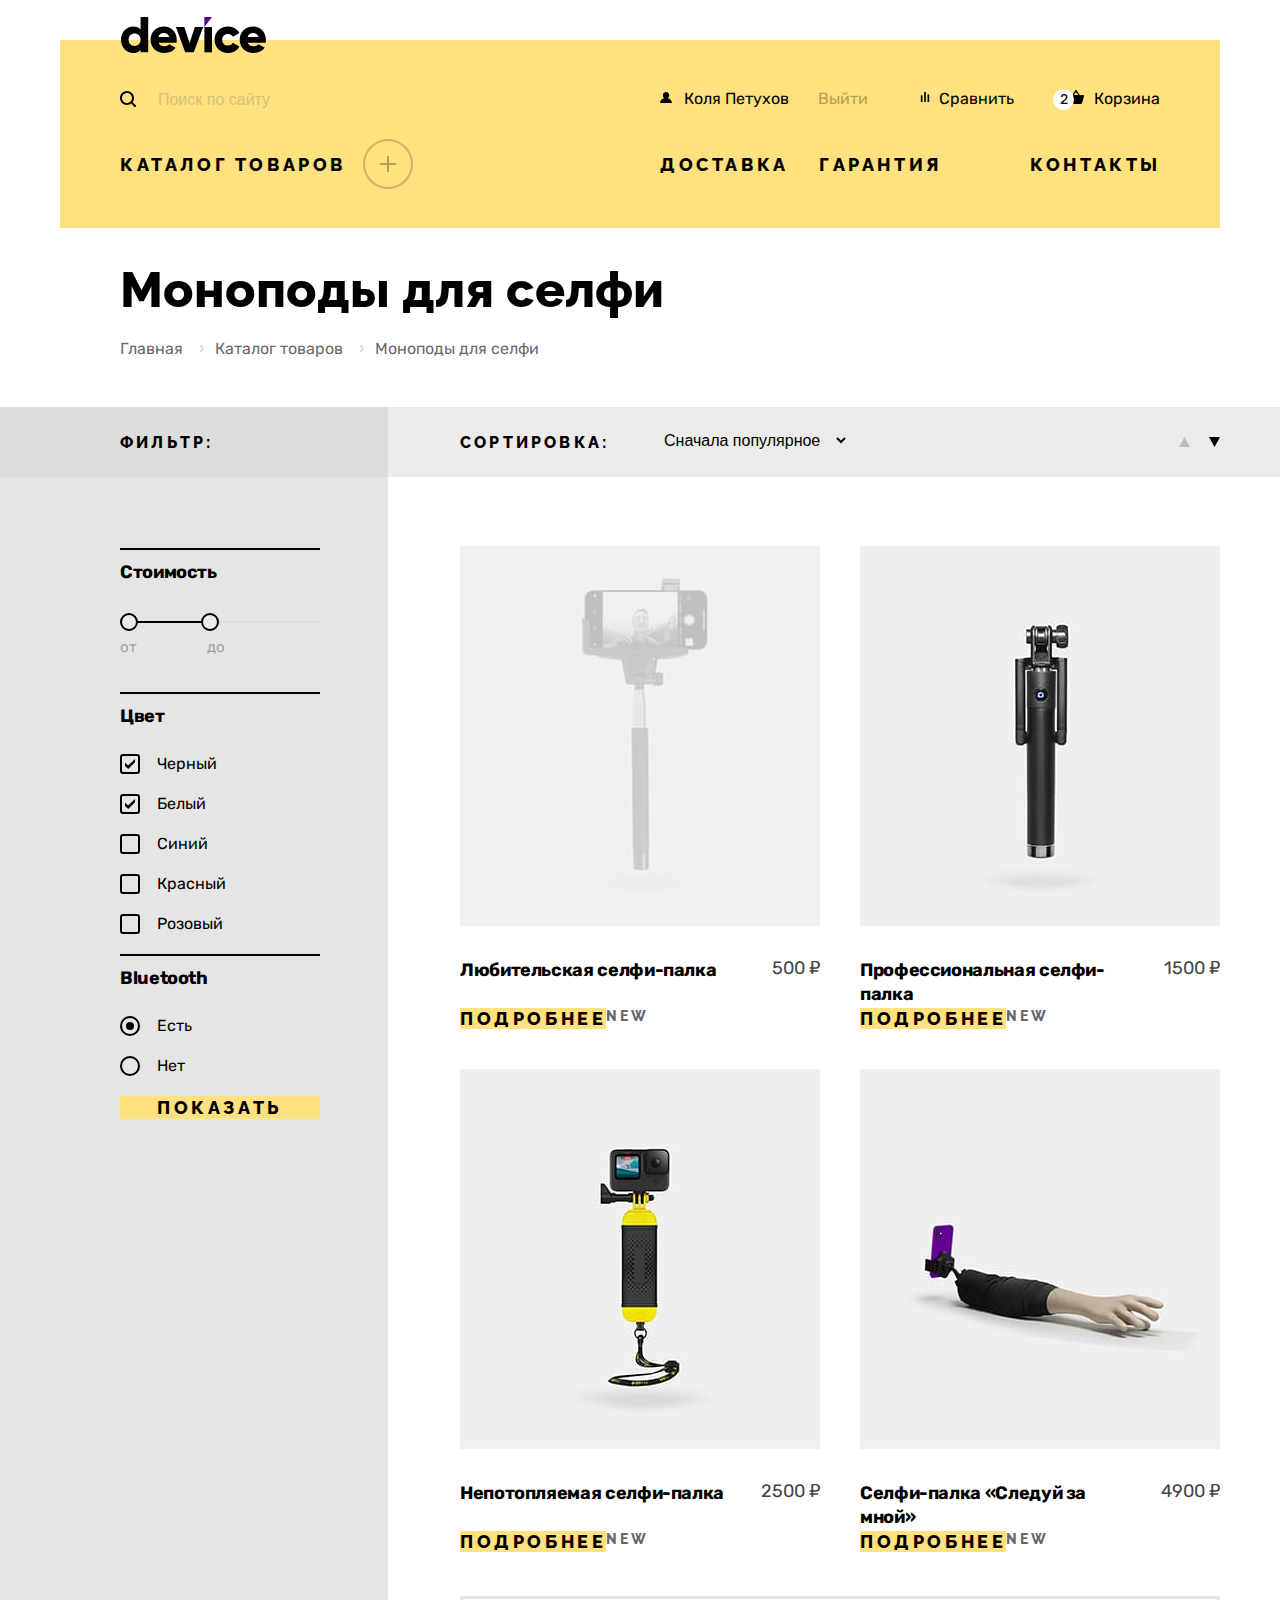
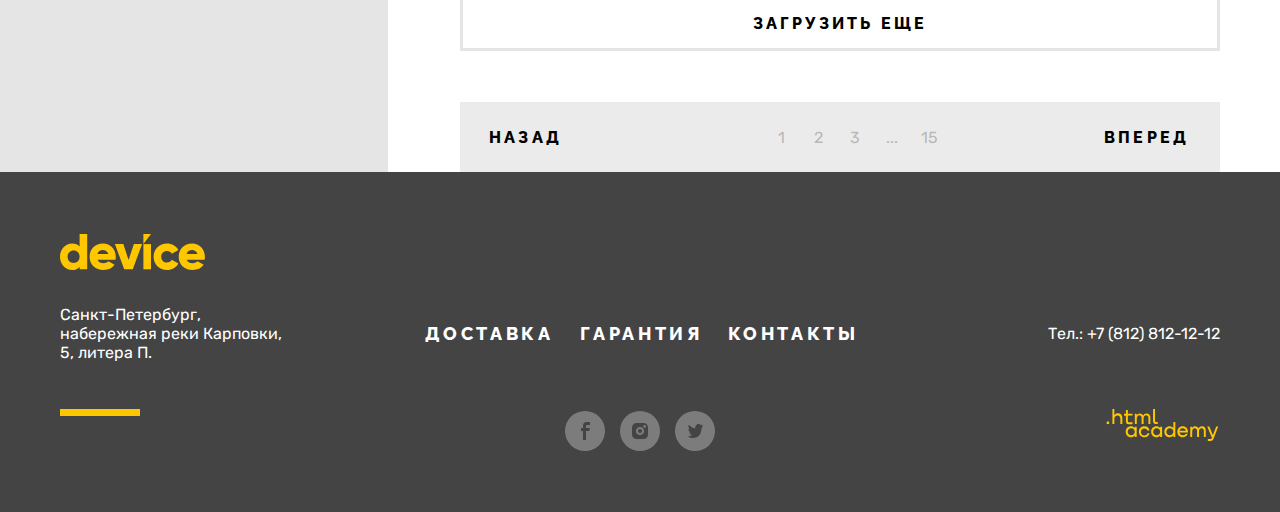
==== commit b6da00e0: "7.14. Декоративные элементы на главной странице_v2" ====
--- a/catalog.html
+++ b/catalog.html
@@ -134,18 +134,28 @@
           <form class="catalog-filter-form" action="https://echo.htmlacademy.ru/" method="get">
             <fieldset class="catalog-filter-group">
               <h3 class="catalog-filter-subtitle-h3">Стоимость</h3>
-              <button class="range-toggle toggle-min" type="button">
-                <span class="visually-hidden">Изменить минимальную цену.</span>
-              </button>
-              <button class="range-toggle toggle-max" type="button">
-                <span class="visually-hidden">Изменить максимальную цену.</span>
-              </button>
-              <label class="catalog-filter-label">
-                от <input class="catalog-filter-input" type="number" name="min-price">
-              </label>
-              <label class="catalog-filter-label">
-                до <input class="catalog-filter-input" type="number" name="max-price">
-              </label>
+
+              <div class="range">
+                <div class="range-scale">
+                  <div class="range-bar" style="left:9px; width:81px;">
+                    <button class="range-toggle toggle-min" type="button">
+                      <span class="visually-hidden">Изменить минимальную цену.</span>
+                    </button>
+                    <button class="range-toggle toggle-max" type="button">
+                      <span class="visually-hidden">Изменить максимальную цену.</span>
+                    </button>
+                  </div>
+                </div>
+
+              <div class="range-wrapper-inputs">
+                  <label class="catalog-filter-label">
+                    от <input class="range-input" type="number" name="min-price">
+                  </label>
+                  <label class="catalog-filter-label">
+                    до <input class="range-input" type="number" name="max-price">
+                  </label>
+              </div>
+            </div>
             </fieldset>
 
             <fieldset class="catalog-filter-group">
@@ -153,35 +163,35 @@
               <ul class="catalog-filter-list">
                 <li class="catalog-filter-item">
                   <label class="control">
-                    <input class="control-input" type="checkbox" name="black" checked>
+                    <input class="visually-hidden control-input" type="checkbox" name="black" checked>
                     <span class="control-mark"></span>
                     <span class="control-label">Черный</span>
                   </label>
                 </li>
                 <li class="catalog-filter-item">
                   <label class="control">
-                    <input class="control-input" type="checkbox" name="white" checked>
+                    <input class="visually-hidden control-input" type="checkbox" name="white" checked>
                     <span class="control-mark"></span>
                     <span class="control-label">Белый</span>
                   </label>
                 </li>
                 <li class="catalog-filter-item">
                   <label class="control">
-                    <input class="control-input" type="checkbox" name="blue">
+                    <input class="visually-hidden control-input" type="checkbox" name="blue">
                     <span class="control-mark"></span>
                     <span class="control-label">Синий</span>
                   </label>
                 </li>
                 <li class="catalog-filter-item">
                   <label class="control">
-                    <input class="control-input" type="checkbox" name="red">
+                    <input class="visually-hidden control-input" type="checkbox" name="red">
                     <span class="control-mark"></span>
                     <span class="control-label">Красный</span>
                   </label>
                 </li>
                 <li class="catalog-filter-item">
                   <label class="control">
-                    <input class="control-input" type="checkbox" name="pink">
+                    <input class="visually-hidden control-input" type="checkbox" name="pink">
                     <span class="control-mark"></span>
                     <span class="control-label">Розовый</span>
                   </label>
@@ -194,14 +204,14 @@
               <ul class="catalog-filter-list">
                 <li class="catalog-filter-item">
                   <label class="control">
-                    <input class="control-input" type="radio" name="bluetooth" checked>
+                    <input class="visually-hidden control-input" type="radio" name="bluetooth" checked>
                     <span class="control-mark"></span>
                     <span class="control-label">Есть</span>
                   </label>
                 </li>
                 <li class="catalog-filter-item">
                   <label class="control">
-                    <input class="control-input" type="radio" name="bluetooth">
+                    <input class="visually-hidden control-input" type="radio" name="bluetooth">
                     <span class="control-mark"></span>
                     <span class="control-label">Нет</span>
                   </label>
@@ -239,7 +249,7 @@
               </a>
               <a class="product-card-link-txt" href="product.html">Любительская селфи-палка</a>
               <p class="product-card-price">500 ₽</p>
-              <a class="button" href="product.html">Подробнее</a>
+              <a class="button product-card-details-button" href="product.html">Подробнее</a>
               <span class="product-card-new">New</span>
             </li>
             <li class="product-card">
@@ -248,7 +258,7 @@
               </a>
               <a class="product-card-link-txt" href="product.html">Профессиональная селфи-палка</a>
               <p class="product-card-price">1500 ₽</p>
-              <a class="button" href="product.html">Подробнее</a>
+              <a class="button product-card-details-button" href="product.html">Подробнее</a>
               <span class="product-card-new">New</span>
             </li>
             <li class="product-card">
@@ -257,7 +267,7 @@
               </a>
               <a class="product-card-link-txt" href="product.html">Непотопляемая селфи-палка</a>
               <p class="product-card-price">2500 ₽</p>
-              <a class="button" href="product.html">Подробнее</a>
+              <a class="button product-card-details-button" href="product.html">Подробнее</a>
               <span class="product-card-new">New</span>
             </li>
             <li class="product-card">
@@ -266,7 +276,7 @@
               </a>
               <a class="product-card-link-txt" href="product.html">Селфи-палка «Следуй за мной»</a>
               <p class="product-card-price">4900 ₽</p>
-              <a class="button" href="product.html">Подробнее</a>
+              <a class="button product-card-details-button" href="product.html">Подробнее</a>
               <span class="product-card-new">New</span>
             </li>
           </ul>
--- a/css/styles.css
+++ b/css/styles.css
@@ -49,7 +49,6 @@
   text-align: left;
   background-color: #FFFFFF;
 }
-
 
 
 .button {
@@ -64,6 +63,8 @@
   text-transform: uppercase;
   letter-spacing: 0.2em;
   vertical-align: top;
+  cursor:pointer;
+  border:none;
 }
 
 .button-current{
@@ -77,6 +78,8 @@
   text-transform: uppercase;
   letter-spacing: 0.2em;
   vertical-align: top;
+  cursor:pointer;
+  border:none;
 }
 
 .button-orange{
@@ -91,6 +94,8 @@
   text-transform: uppercase;
   letter-spacing: 0.2em;
   vertical-align: top;
+  cursor:pointer;
+  border:none;
 }
 
 .visually-hidden {
@@ -140,7 +145,6 @@
   margin-top:13px;
 }
 
-
 .search{
   width:516px;
   height:20px;
@@ -161,6 +165,7 @@
   background-repeat: no-repeat;
   background-color: #FFE17F;
   border: 0px solid rgba(0, 0, 0, 0);
+  cursor:pointer;
 }
 
 .search-input{
@@ -231,7 +236,7 @@
 }
 
 .basket-popover-container{
-  /*display:none;*/
+  display:none;
   position: relative;
 }
 
@@ -271,7 +276,6 @@
   padding:0;
   display:flex;
   flex-direction: column;
-  outline:1px solid #10bd27;
 }
 
 .basket-popover-item{
@@ -282,7 +286,6 @@
   border-bottom:1px solid #1A1A1A;
   display:flex;
   flex-wrap: nowrap;
-  outline:1px solid #1069bd;
 }
 
 .basket-popover-item-txt{
@@ -293,7 +296,6 @@
   padding-right:10px;
   box-sizing: border-box;
   white-space: normal;
-  outline:1px solid #bd104a;
 }
 
 .basket-popover-item-deletion{
@@ -306,7 +308,6 @@
   background-size: 11px 11px;
   background-position: 60% 6px;
   background-repeat: no-repeat;
-  outline:1px solid #10bd27;
 }
 
 .basket-popover-total{
@@ -316,7 +317,6 @@
   padding-left:20px;
   padding-right:20px;
   background-color:#1A1A1A;
-  outline:1px solid #1055bd;
   display:flex;
 }
 
@@ -325,7 +325,6 @@
   margin:0;
   padding:0;
   padding-top:12px;
-  outline:1px solid #10bd27;
 }
 
 .basket-popover-count{
@@ -334,14 +333,12 @@
   padding:0;
   padding-left:4px;
   padding-top:12px;
-  outline:1px solid #acbd10;
 }
 
 .basket-popover-sum{
   margin:0;
   padding:0;
   padding-top:12px;
-  outline:1px solid #2110bd;
 }
 
 .basket-popover-cost{
@@ -349,7 +346,6 @@
   padding:0;
   padding-left:4px;
   padding-top:12px;
-  outline:1px solid #bd1089;
 }
 
 .basket-popover-link-button{
@@ -360,6 +356,7 @@
   padding-top:15px;
   background-color: #FFFFFF;
   box-sizing: border-box;
+  cursor:pointer;
 }
 
 
@@ -430,7 +427,6 @@
   text-transform: uppercase;
   letter-spacing: 0.2em;
   vertical-align: top;
-  outline: 2px solid #10a9bd;
 }
 
 .main-menu-item-catalog-button-circle{
@@ -442,6 +438,7 @@
   background-position: 50% 50%;
   border-radius: 50%;
   border: 2px solid rgb(0, 0, 0, 0.2);
+  cursor:pointer;
 }
 
 .main-menu-item-delivery{
@@ -469,7 +466,7 @@
 
 .main-menu-categories-container{
   position:relative;
-  /*display:none;*/
+  display:none;
 }
 
 
@@ -489,7 +486,6 @@
   display:grid;
   grid-template-columns: repeat(3, 200px);
   grid-template-rows: repeat(3, 30px);
-  outline: 2px solid #bd10a6;
   grid-gap:10px 20px;
   box-sizing: border-box;
 }
@@ -530,7 +526,6 @@
   font-size: 16px;
   line-height: 18px;
   text-decoration: none;
-  outline: 2px solid #10bd27;
 }
 
 /*************___MAIN___*************************/
@@ -555,18 +550,17 @@
 
 .promo-list-item-1{
   display:flex;
-  /*display:none */
 }
 
 .promo-list-item-2{
   display:flex;
-  /*display:none;*/
+  display:none;
   margin:0 auto;
 }
 
 .promo-list-item-3{
   display:flex;
-  /*display:none;*/
+  display:none;
   margin:0 auto;
 }
 
@@ -580,6 +574,7 @@
   background-repeat: no-repeat;
   border:none;
   background-color: rgb(0, 0, 0, 0);
+  cursor:pointer;
 }
 
 .promo-button-next {
@@ -598,7 +593,6 @@
   width:560px;
   height:560px;
   margin-left:-39px;
-  outline: 1px solid #b46e6e;
 }
 
 .promo-list-item-container{
@@ -625,7 +619,6 @@
   vertical-align: baseline;
   text-decoration: none;
   text-transform: uppercase;
-  outline: 1px solid #b46e6e;
 }
 
 .promo-list-item-tagline {
@@ -635,7 +628,6 @@
   font-weight: 800;
   font-size: 50px;
   line-height: 50px;
-  outline: 1px solid #b46e6e;
   position:relative;
   top:-45px;
 }
@@ -645,7 +637,6 @@
   margin:0;
   padding-top:29px;
   padding-bottom:50px;
-  outline: 1px solid #b46e6e;
   position:relative;
   top:-45px;
 }
@@ -655,7 +646,6 @@
   padding:0;
   display:flex;
   flex-wrap:wrap;
-  outline: 1px solid #b46e6e;
   position:relative;
   top:-45px;
 }
@@ -676,7 +666,7 @@
   text-decoration: none;
   text-transform: uppercase;
   letter-spacing: 0.2em;
-  outline: 1px solid #b46e6e;
+  cursor:pointer;
 }
 
 .promo-pagination-button-1{
@@ -691,6 +681,7 @@
   border-radius: 50%;
   border: 2px solid rgb(0, 0, 0, 1);
   background-color: #ffffff;
+  cursor:pointer;
 }
 
 .promo-pagination-button-2{
@@ -705,6 +696,7 @@
   border-radius: 50%;
   border: 2px solid rgb(0, 0, 0, 1);
   background-color: #ffffff;
+  cursor:pointer;
 }
 
 .promo-pagination-button-3{
@@ -719,10 +711,12 @@
   border-radius: 50%;
   border: 2px solid rgb(0, 0, 0, 1);
   background-color: #ffffff;
+  cursor:pointer;
 }
 
 .promo-pagination-button-current{
   background-color: #000000;
+  cursor:pointer;
 }
 
 .promo-list-table{
@@ -731,7 +725,6 @@
   margin-top:0;
   margin-bottom:0;
   padding-top:70px;
-  outline: 1px solid #b46e6e;
   position:relative;
   top:-45px;
 }
@@ -748,7 +741,6 @@
   font-size: 36px;
   line-height: 30px;
   vertical-align: top;
-  outline: 1px solid #b46e6e;
 }
 
 .promo-list-item-table-parameters{
@@ -756,7 +748,6 @@
   font-size: 16px;
   line-height: 30px;
   vertical-align: top;
-  outline: 1px solid #b46e6e;
 }
 
 
@@ -870,8 +861,8 @@
   background-repeat: no-repeat;
   display: flex;
   flex-direction: column;
-  outline: 1px solid #b46e6e;
-}
+}
+
 .services-group-background{
   width:100%;
   margin:0;
@@ -897,7 +888,6 @@
   list-style: none;
   display: flex;
   flex-direction: column;
-  outline: 1px solid #6eb485;
   box-sizing: border-box;
 }
 
@@ -908,7 +898,6 @@
   margin:0;
   padding-top:auto;
   padding-bottom:auto;
-  outline: 1px solid #6eb485;
 }
 
 .services-pagination-item-2{
@@ -919,14 +908,12 @@
   margin-bottom:25px;
   padding-top:auto;
   padding-bottom:auto;
-  outline: 1px solid #6eb485;
 }
 
 .services-pagination-item-current{
   background-color:#000000;
   color:#FFE17F;
   border:none;
-  outline: 1px solid #6eb485;
 }
 
 .services-pagination-link{
@@ -935,7 +922,6 @@
   margin-top:10px;
   padding-top:auto;
   padding-bottom:auto;
-  outline: 1px solid #6eb485;
 }
 
 ul.services-list{
@@ -946,14 +932,12 @@
   padding-left:120px;
   display:flex;
   flex-direction: column;
-  outline: 1px solid #8f6eb4;
 }
 
 .services-list-item{
   min-height:319px;
   margin:0;
   padding:0;
-  outline: 1px solid rgb(192, 16, 16);
 }
 
 
@@ -962,7 +946,7 @@
   background-size: 136px 164px;
   background-repeat: no-repeat;
   background-position: 90%;
-  /*display:none;*/
+
 }
 
 .warranty-img{
@@ -970,7 +954,7 @@
   background-size: 171px 195px;
   background-repeat: no-repeat;
   background-position: 90%;
-  /*display:none;*/
+  display:none;
 }
 
 .credit-img{
@@ -978,7 +962,7 @@
   background-size: 156px 188px;
   background-repeat: no-repeat;
   background-position: 90%;
-  /*display:none;*/
+  display:none;
 }
 
 .services-list-item-name{
@@ -992,14 +976,12 @@
   font-weight: 800;
   text-align: left;
   font-style: normal;
-  outline: 1px solid rgba(0, 0, 0, 1);
 }
 
 .services-list-item-description{
   width:497px;
   padding-top:34px;
   margin:0;
-  outline: 1px solid rgba(0, 0, 0, 1);
   white-space:pre-line;
 }
 
@@ -1019,7 +1001,6 @@
   padding-left:0px;
   padding-top:159px;
   padding-bottom:97px;
-  outline: 1px solid rgb(41, 211, 202);
   display: flex;
 }
 
@@ -1028,7 +1009,6 @@
   min-height: 100px;
   width: 125px;
   background-color:#FFE17F;
-  outline: 1px solid rgb(223, 112, 22);
   background-image: url("../img/delivery-1.svg");
   background-position: 50%;
   background-repeat: no-repeat;
@@ -1038,7 +1018,6 @@
   width:932px;
   background-color: #F0F0F0;
   text-decoration: none;
-  outline: 1px solid rgb(211, 41, 183);
   display: flex;
   padding-left:0;
   padding-top:37px;
@@ -1056,7 +1035,6 @@
   text-decoration: none;
   text-transform: uppercase;
   letter-spacing: 0.2em;
-  outline: 1px solid rgb(41, 211, 92);
 }
 
 .services-delivery-button-info{
@@ -1067,12 +1045,12 @@
   background-repeat: no-repeat;
   background-color: #F0F0F0;
   border:0px;
-  outline: 1px solid rgb(192, 95, 16);
+  cursor:pointer;
 }
 
 .modal-container{
   position:relative;
-  /*display:none */
+  display:none;
 }
 
 .modal-background{
@@ -1102,7 +1080,6 @@
   box-sizing: border-box;
   display:flex;
   flex-wrap: wrap;
-  outline:1px solid #bd1089;
 }
 
 .modal-subtitle{
@@ -1117,7 +1094,6 @@
   font-weight: 800;
   text-align: left;
   font-style: normal;
-  outline: 1px solid rgb(192, 95, 16);
 
 }
 
@@ -1132,7 +1108,7 @@
   background-position: 24px 10px;
   border:none;
   background-color: #FFFFFF;
-  outline: 1px solid rgb(16, 28, 192);
+  cursor:pointer;
 }
 
 .modal-form{
@@ -1147,7 +1123,6 @@
   padding-bottom:10px;
   display:flex;
   flex-direction: column;
-  outline: 1px solid rgb(16, 192, 31);
 }
 
 .modal-name{
@@ -1163,6 +1138,7 @@
 .modal-form-submission-button{
   grid-column: 1;
   justify-self: start;
+  cursor:pointer;
 }
 
 
@@ -1177,7 +1153,6 @@
   background-color: #FFFFFF;
   letter-spacing: -0.02em;
   vertical-align: top;
-  outline: 1px solid rgb(10, 27, 12);
 }
 
 .modal-form-input{
@@ -1194,7 +1169,6 @@
   color: rgb(0, 0, 0,);
   text-align: left;
   vertical-align: middle;
-  outline: 1px solid rgb(192, 80, 16);
 }
 
 .modal-form-input-name{
@@ -1216,7 +1190,6 @@
   font-size: 14px;
   line-height: 20px;
   vertical-align: middle;
-  outline: 1px solid rgb(16, 192, 177);
 }
 
 .input-empty{
@@ -1230,7 +1203,6 @@
   padding-bottom:10px;
   display:flex;
   flex-wrap: wrap;
-  outline: 1px solid rgb(16, 192, 31);
   position:relative;
   border:none;
 }
@@ -1249,7 +1221,7 @@
   position:absolute;
   top:-38px;
   left:118px;
-  outline: 1px solid rgb(192, 72, 16);
+  cursor:pointer;
 }
 
 .modal-form-set-quantity{
@@ -1262,7 +1234,6 @@
   background-position: 50% 50%;
   background-color:#F0F0F0;
   border: none;
-  outline: 1px solid rgb(192, 72, 16);
 }
 
 .set-quantity-subtract{
@@ -1285,7 +1256,6 @@
   vertical-align: middle;
   background-color:#F0F0F0;
   border: none;
-  outline: 1px solid rgb(192, 72, 16);
   box-sizing: border-box;
 }
 
@@ -1295,7 +1265,7 @@
   padding:0;
   margin-top:44px;
   border:none;
-
+  cursor:pointer;
 }
 
 
@@ -1309,7 +1279,6 @@
   padding-bottom:87px;
   display: flex;
   align-items: right;
-  outline: 1px solid rgb(192, 95, 16);
 }
 
 .about-us-contacts-button{
@@ -1317,6 +1286,7 @@
   margin:0;
   padding:0;
   margin-top:auto;
+  cursor:pointer;
 }
 
 .about-us{
@@ -1327,7 +1297,6 @@
   padding-right:0;
   background-image: url("../img/divider.svg");
   background-repeat: no-repeat;
-  outline: 1px solid rgb(192, 95, 16);
   display:flex;
   flex-direction: column;
 }
@@ -1343,14 +1312,12 @@
   font-weight: 800;
   text-align: left;
   font-style: normal;
-  outline: 1px solid rgb(192, 95, 16);
 }
 
 .about-us-txt{
   margin:0;
   width:497px;
   padding-bottom:30px;
-  outline: 1px solid rgb(192, 95, 16);
 }
 
 .about-us-3pl{
@@ -1360,7 +1327,6 @@
   padding-top:45px;
   padding-bottom: 52px;
   list-style:none;
-  outline: 1px solid rgb(192, 95, 16);
   color:#000000;
   font-weight: 700;
   font-size: 18px;
@@ -1388,7 +1354,6 @@
   background-image: url("../img/divider.svg");
   background-position: 40px 0px;
   background-repeat: no-repeat;
-  outline: 1px solid rgb(17, 17, 17);
   display:flex;
   flex-direction: column;
 }
@@ -1398,7 +1363,6 @@
   margin:0;
   padding:0;
   padding-bottom:30px;
-  outline: 1px solid rgb(17, 17, 17);
 }
 
 .contacts-address-subtitle{
@@ -1407,7 +1371,6 @@
   font-weight: 700;
   font-size: 24px;
   line-height: 30px;
-  outline: 1px solid rgb(17, 17, 17);
 }
 
 
@@ -1419,7 +1382,6 @@
   line-height: 30px;
   color: #444444;
   font-style: normal;
-  outline: 1px solid rgb(17, 17, 17);
 }
 
 .contacts-phone {
@@ -1430,7 +1392,6 @@
   padding-bottom:30px;
   color: #444444;
   font-style: normal;
-  outline: 1px solid rgb(17, 17, 17);
 }
 
 .contacts-schedule-subtitle{
@@ -1440,7 +1401,6 @@
   font-weight: 700;
   font-size: 24px;
   line-height: 30px;
-  outline: 1px solid rgb(17, 17, 17);
 }
 
 .contacts-schedule{
@@ -1450,7 +1410,6 @@
   padding-top:15px;
   padding-bottom:67px;
   list-style: none;
-  outline: 1px solid rgb(17, 17, 17);
 }
 
 .contacts-schedule-item{
@@ -1485,7 +1444,6 @@
   font-weight: 800;
   text-align: left;
   font-style: normal;
-  outline: 1px solid #104dbd;
 }
 
 .mailing-description{
@@ -1493,7 +1451,6 @@
   margin:0;
   padding:0;
   padding-left:40px;
-  outline: 1px solid #104dbd;
 }
 
 .mailing-submission{
@@ -1504,7 +1461,6 @@
   padding-right:0;
   padding-top:53px;
   padding-bottom:9px;
-  outline: 1px solid #104dbd;
   border-bottom: 3px solid rgb(0, 0, 0, 0.1);
 }
 
@@ -1535,6 +1491,7 @@
   letter-spacing: 0.2em;
   border-style: none;
   border: 3px solid rgb(0, 0, 0, 0.1);
+  cursor:pointer;
 }
 
 .mailing-for-free{
@@ -1544,7 +1501,6 @@
   padding-left:136px;
   padding-top:53px;
   text-align: right;
-  outline: 1px solid #104dbd;
   background:url("../img/tick-big1.svg");
   background-position: 136px 61px;
   background-size: 14px;
@@ -1554,7 +1510,7 @@
 
 
 
-/*XXXXXXXXX  box-shadow: inset 0 150px #FFE17F;  XXXXXXXXXXXXXXXXXXXXXXXXXXXXXXXXXXXXXXXXXXXXXXXXXXXXXXXXXXXXXXXXXXXXXXXXXXXXX*/
+/*XXXXXXXXXXXXXXXXXXXXXXXXXXXXXXXXXXXXXXXXXXXXXXXXXXXXXXXXXXXXXXXXXXXXXXXXXXXXXXXXXXXXXX*/
 /* Catalog */
 
 
@@ -1567,7 +1523,6 @@
   font-size: 16px;
   line-height: 19px;
   text-align: left;
-  outline: 1px solid #104dbd;
 }
 
 .inner-header{
@@ -1592,7 +1547,6 @@
   padding-top:75px;
   padding-left:60px;
   padding-bottom:10px;
-  outline: 1px solid #104dbd;
 }
 
 .breadcrumbs{
@@ -1612,7 +1566,6 @@
   margin:0;
   padding:0;
   padding-right:17px;
-  outline: 1px solid #104dbd;
 }
 
 .breadcrumbs-item-arrow::before{
@@ -1634,7 +1587,6 @@
   opacity: 60%;
   text-decoration: none;
   text-align:left;
-  outline: 1px solid #10bd44;
 }
 
 
@@ -1673,7 +1625,7 @@
   display:flex;
   flex-direction: column;
   box-shadow: inset 0px 70px #DCDCDC;
-  outline: 1px solid #104dbd;
+
 }
 
 .catalog-filter-subtitle{
@@ -1689,7 +1641,7 @@
   font-weight: 800;
   letter-spacing: 0.2em;
   text-transform: uppercase;
-  outline: 1px solid #104dbd;
+
 }
 
 .catalog-filter-form{
@@ -1701,30 +1653,18 @@
 }
 
 .catalog-filter-group{
-
   margin:0;
   padding:0;
   display: flex;
   flex-direction: column;
   border:none;
   border-top: 2px solid #000000;
-  outline: 2px solid #10bd44;
-}
-
-.catalog-filter-list{
-  margin:0;
-  padding:0;
-  padding-top:14px;
-  list-style: none;
-}
-
-.catalog-filter-item{
-  margin:0;
-  padding:0;
-  padding-bottom:21px;
+
+
 }
 
 .catalog-filter-subtitle-h3{
+  display:block;
   margin:0;
   padding-top:12px;
   padding-bottom:14px;
@@ -1735,6 +1675,232 @@
 
 }
 
+.range{
+  margin:0;
+  padding:0;
+  padding-top:25px;
+  display:flex;
+  flex-wrap: wrap;
+
+}
+
+.range-scale{
+  position:relative;
+  width:200px;
+  height:2px;
+  margin:0;
+  margin-bottom:15px;
+  padding:0;
+  background-color:#DCDCDC;
+}
+
+.range-bar{
+  position:absolute;
+  z-index: 1;
+  height:2px;
+  background-color:#000000;
+}
+
+
+.range-toggle{
+  width:18px;
+  height:18px;
+  padding:0;
+  position:absolute;
+  top:-8px;
+  background: #EBEBEB;
+  border:2px solid #000000;
+  border-radius: 100%;
+  z-index: 2;
+  cursor:pointer;
+}
+
+.range-toggle:active{
+  background-color: #000000;
+}
+
+.range-toggle:focus{
+  border:2px solid #AF4FFF;
+}
+
+.toggle-min{
+  left:-9px;
+}
+
+.toggle-max{
+  right:-9px;
+}
+
+
+.range-wrapper-inputs{
+  width:200px;
+  margin:0;
+
+  padding:0;
+  padding-bottom:36px;
+  display:flex;
+}
+
+
+
+.catalog-filter-label {
+  display: flex;
+  margin:0;
+  padding:0;
+  font-size: 15px;
+  line-height: 18px;
+}
+
+.range-input {
+  width:70px;
+  margin:0;
+  padding:0;
+  font: inherit;
+  text-align: center;
+  background-color: transparent;
+  border: none;
+  appearance: textfield;
+}
+
+.range-input::-webkit-outer-spin-button,
+.range-input::-webkit-inner-spin-button {
+  appearance: none;
+  margin: 0;
+}
+
+/******************Control****************************/
+
+
+.control{
+  position: relative;
+  display: block;
+  padding-left: 37px;
+}
+
+
+.control-mark{
+  position: absolute;
+  top: 0px;
+  left: 0;
+  width: 16px;
+  height: 16px;
+  border: 2px solid #000000;
+  border-radius: 3px;
+}
+
+.control-input[type="checkbox"]:checked + .control-mark::before{
+  position: absolute;
+  top: 3px;
+  left: 3px;
+  width: 10px;
+  height: 10px;
+  background-color:transparent;
+  content: "";
+  background-image: url("../img/tick1.svg");
+  background-repeat: no-repeat;
+  background-position: center;
+}
+
+
+.control-input:checked ~ .control-mark {
+  border: 2px solid #000000;
+}
+
+.control-input[type="radio"] + .control-mark {
+  border-radius: 100%;
+}
+
+.check-mark {
+  position: absolute;
+  top: 5px;
+  left: 5px;
+  display: none;
+  fill: #000000;
+}
+
+.control-input[type="checkbox"]:checked + .check-mark {
+  display: block;
+}
+
+.control-input[type="radio"]:checked + .control-mark::before {
+  position: absolute;
+  top: 4px;
+  left: 4px;
+  display: block;
+  width: 8px;
+  height: 8px;
+  content: "";
+  background-color:#000000;
+  border-radius: 100%;
+}
+
+
+.catalog-filter-item-label:hover .control-input:checked ~ .control-label,
+.catalog-filter-item-label:hover .control-input:checked ~ .control-mark,
+.catalog-filter-item-label:hover .control-input[type="checkbox"]:checked + .check-mark {
+  opacity: 0.5;
+}
+
+.catalog-filter-item-label:hover .control-input:checked:focus ~ .control-label,
+.catalog-filter-item-label:hover .control-input:checked:focus ~ .control-mark,
+.catalog-filter-item-label:hover .control-input[type="checkbox"]:checked:focus + .check-mark {
+  opacity: 1;
+}
+
+.control-input:focus ~ .control-label{
+  color: #AF4FFF;
+  opacity: 1;
+}
+
+.control-input:focus ~ .control-mark {
+  border: 2px solid #AF4FFF;
+  opacity: 1;
+}
+
+.control-input[type="radio"]:focus + .control-mark::before {
+  background-color: #AF4FFF;
+  opacity: 1;
+}
+
+.control-input[type="checkbox"]:focus + .check-mark {
+  fill: #AF4FFF;
+  opacity: 1;
+}
+
+.catalog-filter-item-label:active .control-input:checked ~ .control-label,
+.catalog-filter-item-label:active .control-label,
+.catalog-filter-item-label:active .control-input:checked ~ .control-mark,
+.catalog-filter-item-label:active .control-input[type="checkbox"]:checked + .check-mark {
+  opacity: 20%;
+}
+
+.control-input[type="checkbox"]:active + .check-mark {
+  fill: #000000;
+  opacity: 20%;
+}
+
+.control-input:active ~ .control-label,
+.control-input:active ~ .control-mark {
+  opacity: 20%;
+}
+
+
+/*******************************************/
+
+.catalog-filter-list{
+  margin:0;
+  padding:0;
+  padding-top:14px;
+  list-style: none;
+}
+
+.catalog-filter-item{
+  margin:0;
+  padding:0;
+  padding-bottom:21px;
+}
+
+
 .catalog-filter-label{
   font-size: 15px;
   line-height: 18px;
@@ -1745,6 +1911,7 @@
 .catalog-filter-button{
   width:200px;
   margin:0px;
+  cursor:pointer;
 }
 
 
@@ -1756,7 +1923,6 @@
   display:flex;
   flex-direction: column;
   box-shadow: inset 0px 70px  #EBEBEB;
-  outline: 1px solid #bd10a6;
 }
 
 .catalog-sorting{
@@ -1764,7 +1930,6 @@
   padding:0;
   display:flex;
   flex-wrap:wrap;
-  outline: 5px solid #1030bd;
 }
 
 .catalog-sorting-subtitle{
@@ -1779,7 +1944,6 @@
   font-weight: 800;
   letter-spacing: 0.2em;
   text-transform: uppercase;
-  outline: 1px solid #10bd44;
 }
 
 
@@ -1788,7 +1952,6 @@
   margin:0;
   padding:0;
   padding-top:24px;
-  outline: 1px solid #259209;
 }
 
 .select-control{
@@ -1800,7 +1963,6 @@
   line-height: 19px;
   background: none;
   border: none;
-  outline: 1px solid #bd10a6;
 }
 
 .sorting-sorting-type-ascending{
@@ -1816,7 +1978,6 @@
   background-image: url("../img/sort-up.svg");
   background-repeat: no-repeat;
   background-size: 11px 10px;
-  outline: 1px solid #bd10a6;
 }
 
 .sorting-sorting-type-descending{
@@ -1831,7 +1992,6 @@
   background-image: url("../img/sort-down.svg");
   background-repeat: no-repeat;
   background-size: 11px 10px;
-  outline: 1px solid #bd10a6;
 }
 
 .product-list{
@@ -1840,7 +2000,6 @@
   padding-top:69px;
   padding-bottom:44px;
   list-style: none;
-  outline: 5px solid #bd10a6;
   display:grid;
   grid-template-columns: 360px 360px;
   gap: 40px;
@@ -1849,7 +2008,6 @@
 .product-card{
   margin:0;
   padding:0;
-  outline: 1px solid #3e10bd;
   display:flex;
   flex-wrap: wrap;
 }
@@ -1875,7 +2033,6 @@
   letter-spacing: -0.02em;
   text-decoration: none;
   word-wrap: break-word;
-  outline: 1px solid #bd10a6;
 }
 
 .product-card-price{
@@ -1886,8 +2043,9 @@
   font-size: 18px;
   line-height: 21px;
   text-align: right;
-  outline: 1px solid #103ebd;
-}
+}
+
+
 
 .product-card-new{
   color:rgba(0, 0, 0, 0.6);
@@ -1940,20 +2098,17 @@
   margin-right:17px;
   padding:auto;
   display:flex;
-  outline: 1px solid #103ebd;
 }
 
 .pagination-prev{
   width:109px;
   margin-right:202px;
-  outline: 1px solid #103ebd;
 }
 
 .pagination-next{
   width:116px;
   margin:0;
   margin-left:148px;
-  outline: 1px solid #103ebd;
 }
 
 .product-catalog-pagination-link-prev{
@@ -1973,7 +2128,6 @@
   letter-spacing: 0.2em;
   text-transform: uppercase;
   text-decoration: none;
-  outline: 1px solid #103ebd;
 }
 
 
@@ -1994,14 +2148,12 @@
   letter-spacing: 0.2em;
   text-transform: uppercase;
   text-decoration: none;
-  outline: 1px solid #103ebd;
 }
 
 .pagination-link-txt{
   align-self: center;
   margin:0;
   padding:0;
-  outline: 1px solid #103ebd;
 }
 
 .pagination-link{
@@ -2013,7 +2165,6 @@
   text-align: center;
   opacity: 30%;
   text-decoration: none;
-  outline: 1px solid #103ebd;
 }
 
 
@@ -2042,7 +2193,6 @@
   background-image: url("../img/divider-yellow.svg");
   background-position: 0px 175px;
   background-repeat: no-repeat;
-  outline: 1px solid rgb(16, 192, 39);
 }
 
 .footer-logo{
@@ -2051,7 +2201,6 @@
   margin:0;
   padding:0;
   padding-bottom:35px;
-  outline: 1px solid rgb(192, 95, 16);
 }
 
 .footer-navigation-list{
@@ -2062,12 +2211,8 @@
   list-style: none;
   display:flex;
   flex-wrap:wrap;
-  outline: 1px solid rgb(192, 95, 16);
-}
-
-.footer-navigation-item{
-  outline: 1px solid rgb(16, 192, 133);
-}
+}
+
 
 .footer-navigation-link{
   display: block;
@@ -2084,14 +2229,12 @@
   text-transform: uppercase;
   text-decoration: none;
   letter-spacing: 0.2em;
-  outline: 1px solid rgb(192, 95, 16);
 }
 
 .footer-contacts-address{
   width:239px;
   margin:0;
   padding:0;
-  outline: 1px solid rgb(43, 39, 36);
 }
 
 .footer-contacts-address-txt{
@@ -2105,14 +2248,12 @@
   text-align: left;
   vertical-align: bottom;
   font-style: normal;
-  outline: 1px solid rgb(202, 96, 14);
 }
 
 .footer-contacts-address-phone{
   width:349px;
   margin:0;
   padding:0;
-  outline: 1px solid rgb(192, 95, 16);
   display:flex;
   flex-wrap:wrap;
   align-items: top;
@@ -2130,7 +2271,6 @@
   font-weight: 400;
   text-align: right;
   text-decoration: none;
-  outline: 1px solid rgb(192, 95, 16);
   vertical-align: top;
 }
 
@@ -2139,7 +2279,6 @@
   padding:0;
   padding-left:505px;
   padding-right:0;
-  outline: 1px solid rgb(51, 192, 16);
   padding-top:49px;
 }
 
@@ -2156,7 +2295,6 @@
   flex-direction:row;
   justify-content:space-between;
   align-items: center;
-  outline: 1px solid rgb(192, 95, 16);
 }
 
 .footer-social-item{
@@ -2200,6 +2338,6 @@
   padding:0;
   padding-top:47px;
   align-self:flex-start;
-  outline: 1px solid rgb(192, 95, 16);
-}
-
+
+}
+
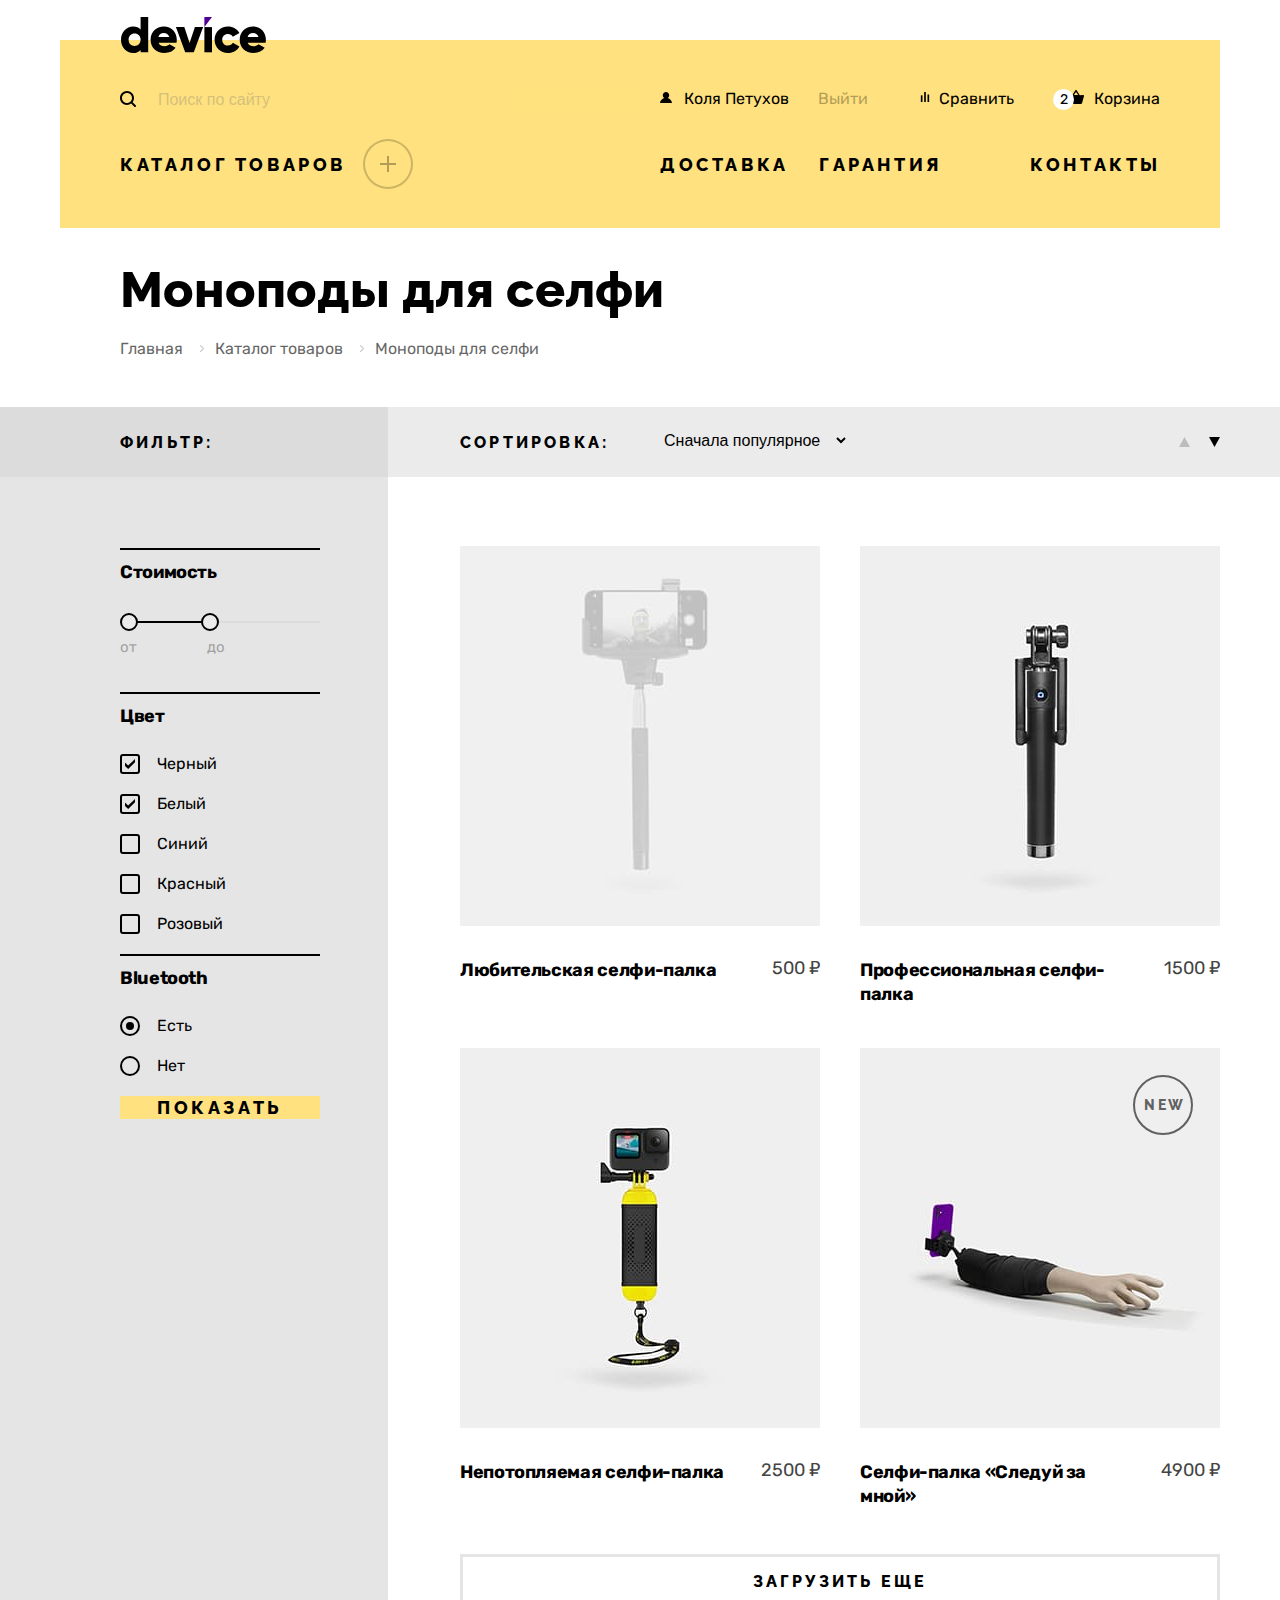
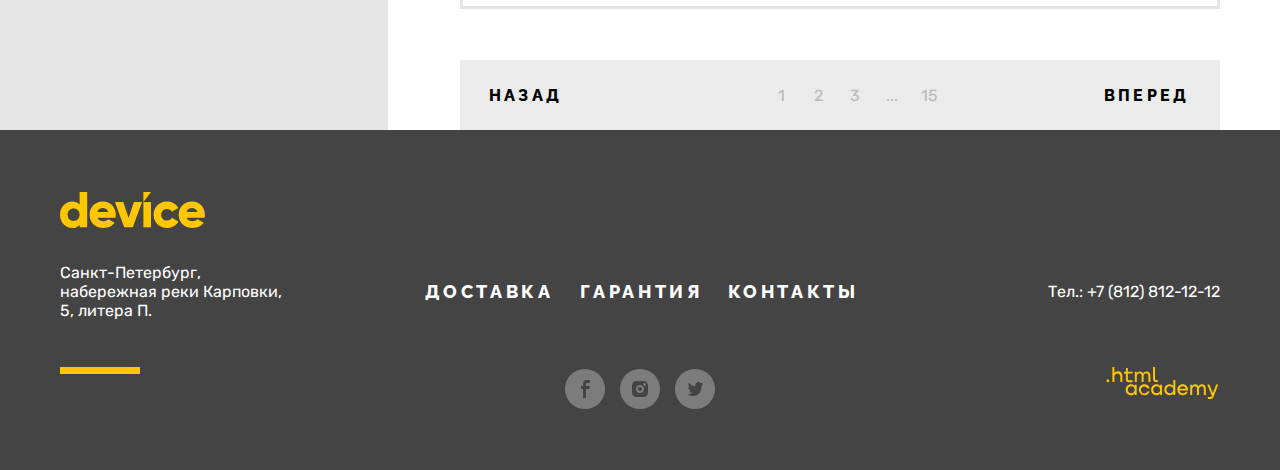
==== commit 89169206: "7.14. Декоративные элементы на главной странице v4" ====
--- a/catalog.html
+++ b/catalog.html
@@ -250,7 +250,7 @@
               <a class="product-card-link-txt" href="product.html">Любительская селфи-палка</a>
               <p class="product-card-price">500 ₽</p>
               <a class="button product-card-details-button" href="product.html">Подробнее</a>
-              <span class="product-card-new">New</span>
+              <span class="visually-hidden product-card-new">New</span>
             </li>
             <li class="product-card">
               <a class="product-card-link-img" href="product.html">
@@ -259,7 +259,7 @@
               <a class="product-card-link-txt" href="product.html">Профессиональная селфи-палка</a>
               <p class="product-card-price">1500 ₽</p>
               <a class="button product-card-details-button" href="product.html">Подробнее</a>
-              <span class="product-card-new">New</span>
+              <span class="visually-hidden product-card-new">New</span>
             </li>
             <li class="product-card">
               <a class="product-card-link-img" href="product.html">
@@ -268,7 +268,7 @@
               <a class="product-card-link-txt" href="product.html">Непотопляемая селфи-палка</a>
               <p class="product-card-price">2500 ₽</p>
               <a class="button product-card-details-button" href="product.html">Подробнее</a>
-              <span class="product-card-new">New</span>
+              <span class="visually-hidden product-card-new">New</span>
             </li>
             <li class="product-card">
               <a class="product-card-link-img" href="product.html">
--- a/css/styles.css
+++ b/css/styles.css
@@ -2010,6 +2010,7 @@
   padding:0;
   display:flex;
   flex-wrap: wrap;
+  position: relative;
 }
 
 
@@ -2048,6 +2049,21 @@
 
 
 .product-card-new{
+  width:60px;
+  height:60px;
+  position:absolute;
+  z-index: 1;
+  top:27px;
+  left:273px;
+  margin:0;
+  padding:0;
+  padding-top:20px;
+  padding-left:4px;
+  box-sizing: border-box;
+  border-radius: 50%;
+  border: 2px solid rgb(0, 0, 0, 0.6);
+  background-color:transparent;
+  background-position: 50% 50% ;
   color:rgba(0, 0, 0, 0.6);
   font-family:"Raleway", sans-serif;
   font-size: 14px;
@@ -2058,6 +2074,31 @@
   letter-spacing: 0.2em;
   text-transform: uppercase;
   text-decoration: none;
+}
+
+
+.product-card-details-button{
+  content:"";
+  position:absolute;
+  top:180px;
+  left:50%;
+  transform:translateX(-50%);
+  width:220px;
+  display:none;
+}
+
+.product-card-details-button:hover{
+  display:block;
+  width:220px;
+  height:50px;
+  background:#ffc700;
+  box-shadow: 0 -9px 0 0 #ffc700, 0 11px 0 0 #ffc700;
+}
+
+.product-card:hover .product-card-details-button{
+  display:block;
+  background:linear-gradient(to bottom, transparent 0 35%,#ffe17f 35% 75%, transparent 75% 100%);
+  box-shadow:none;
 }
 
 
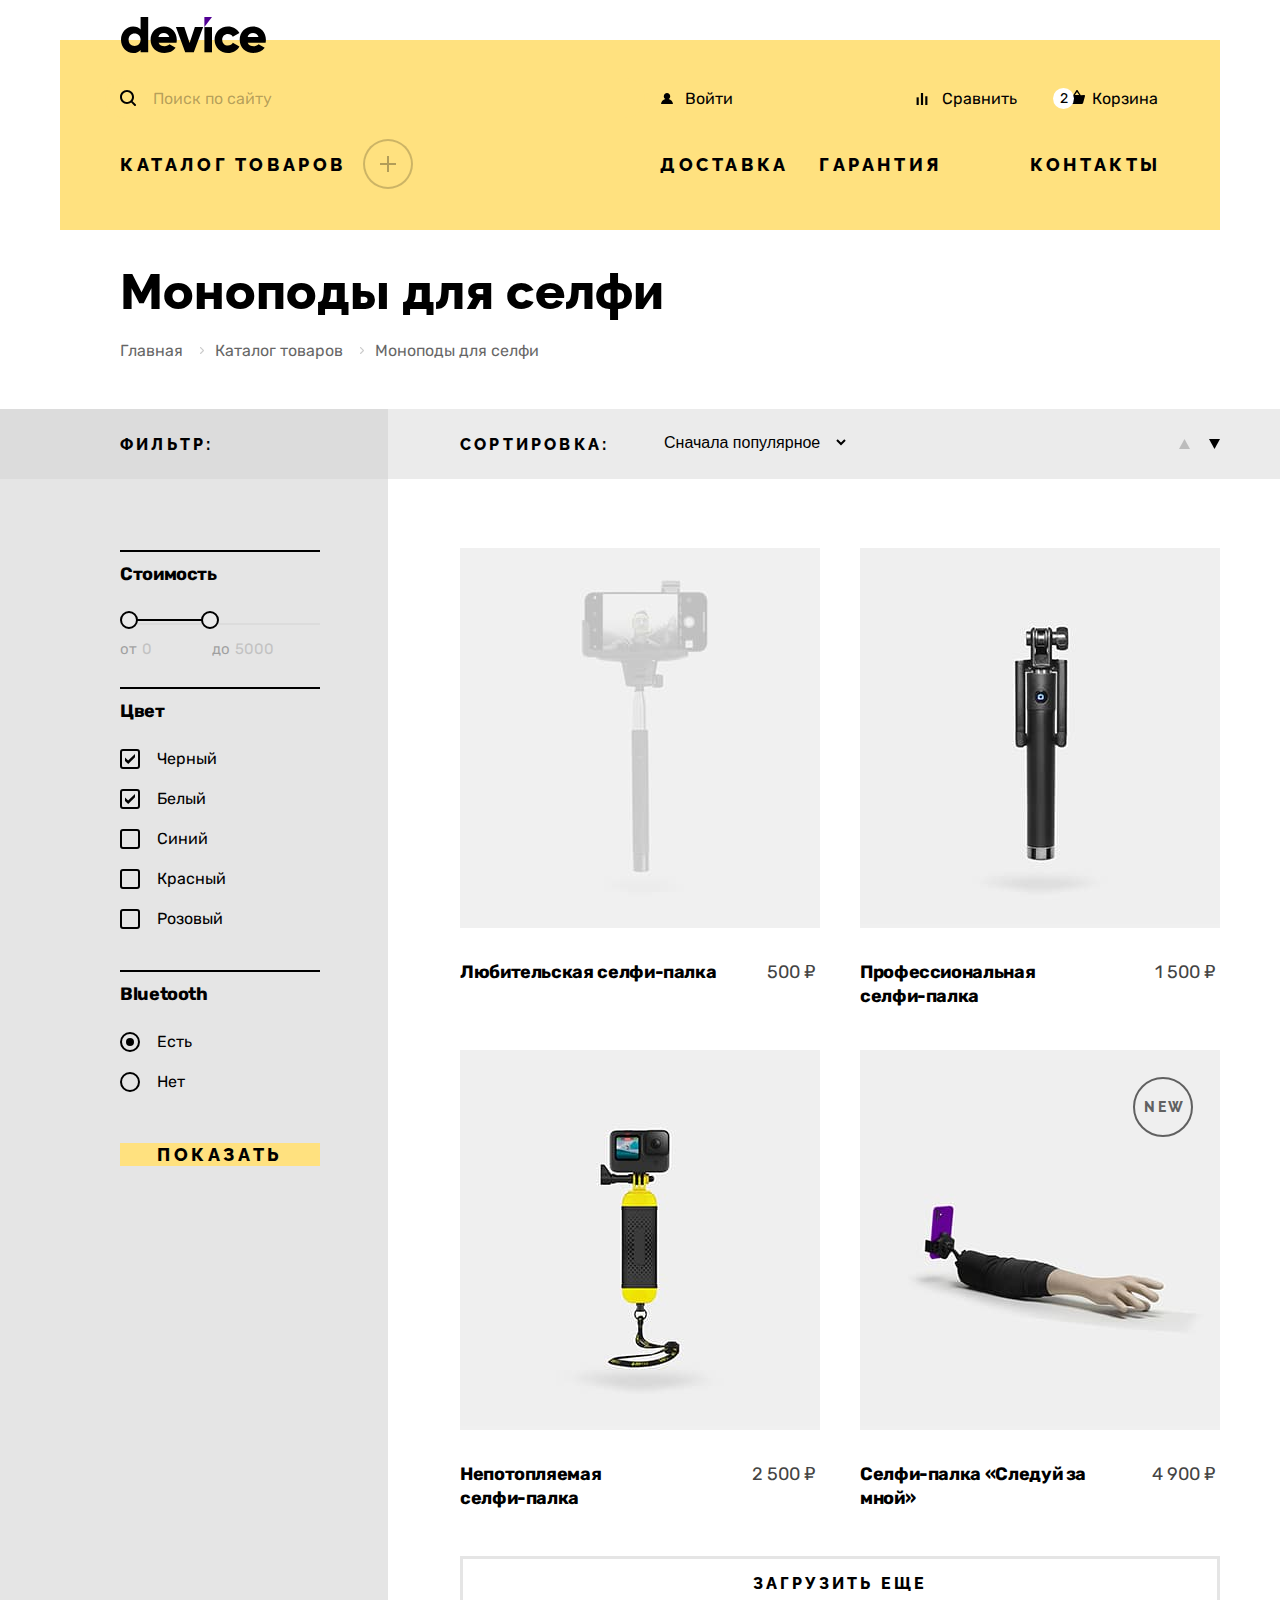
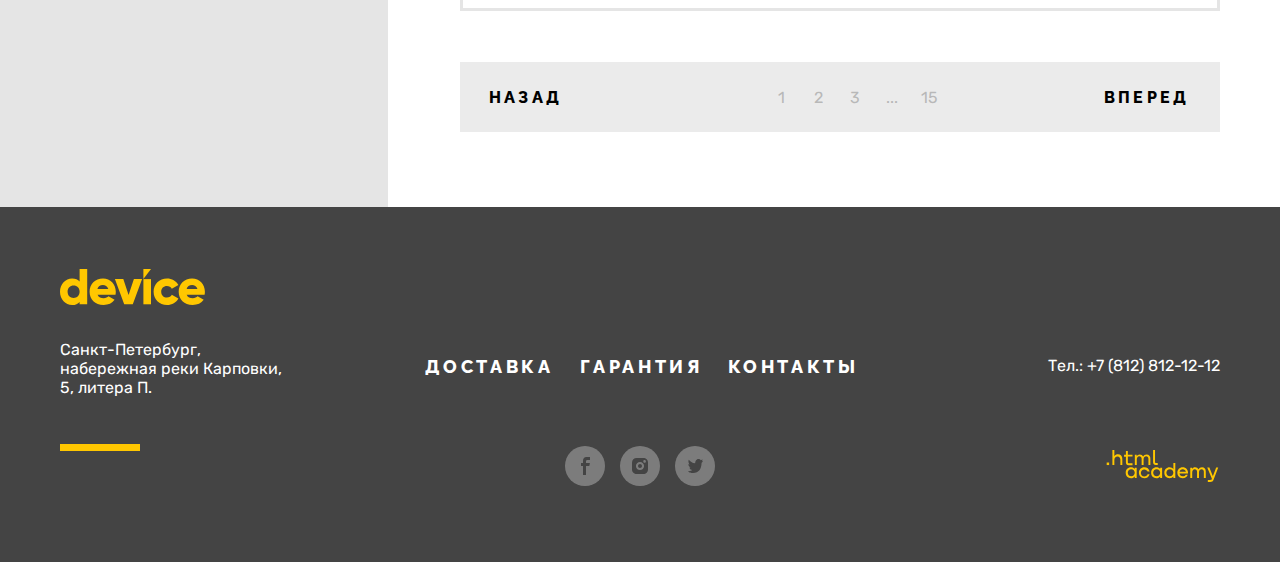
==== commit a0611b0c: "Защита: попытка 2" ====
--- a/catalog.html
+++ b/catalog.html
@@ -4,6 +4,7 @@
     <meta charset="utf-8">
     <title>Каталог</title>
     <link rel="stylesheet" href="css/styles.css">
+    <link rel="icon" href="img/favicon.ico">
   </head>
 
   <body>
@@ -13,18 +14,21 @@
           <img class="logo-black" src="img/device-black.svg" height="36" width="145" alt="Логотип Интернет-магазина гаджетов ''Девайс''">
         </a>
         <div class="user-menu">
-          <form class="search" action="https://echo.htmlacademy.ru/" method="post">
-            <button class="search-button" type="submit">
-              <label class="visually-hidden">Поиск по сайту</label>
-            </button>
-            <input class="search-input" type="text" name="search" placeholder="Поиск по сайту">
-          </form>
+
+            <form class="search" action="https://echo.htmlacademy.ru/" method="post">
+              <div class="search-wrapper">
+                <input class="search-input search-input-default" type="text" name="search" placeholder="Поиск по сайту">
+                <button class="search-button" type="submit">Найти
+                </button>
+              </div>
+            </form>
+
           <div class="user-menu-container">
             <a class="user-menu-link-in" href="#">
-              <span class="user-menu-link-txt">Коля Петухов</span>
+              <span class="user-menu-link-txt .user-menu-link-in-icon">Войти</span>
             </a>
             <a class="user-menu-link-out" href="#">
-              <span class="user-menu-link-txt">Выйти</span>
+              <span class="visually-hidden">Выйти</span>
             </a>
             <a class="user-menu-link-compare" href="#">
               <span class="user-menu-link-txt">Сравнить</span>
@@ -32,6 +36,10 @@
             <a class="user-menu-link-basket" href="#">
               <span class="user-menu-link-txt" >Корзина</span>
             </a>
+            <a class="user-menu-link-quantity" href="#">
+              <span class="user-menu-quantity">2</span>
+            </a>
+
             <div class="basket-popover-container">
               <div class="basket-popover">
                 <h2 class="visually-hidden">Всплывающее окно Корзины</h2>
@@ -63,9 +71,7 @@
             </div>
           </div>
         </div>
-        <a class="user-menu-link-quantity" href="#">
-          <span class="user-menu-quantity">2</span>
-        </a>
+
 
         <ul class="main-menu">
           <li class="main-menu-item-catalog">
@@ -149,10 +155,10 @@
 
               <div class="range-wrapper-inputs">
                   <label class="catalog-filter-label">
-                    от <input class="range-input" type="number" name="min-price">
+                    от <input class="range-input" type="number" name="min-price" placeholder="0">
                   </label>
                   <label class="catalog-filter-label">
-                    до <input class="range-input" type="number" name="max-price">
+                    до <input class="range-input" type="number" name="max-price" placeholder="5000">
                   </label>
               </div>
             </div>
@@ -234,10 +240,10 @@
               <button class="visually-hidden" type="submit">Отсортировать продукты</button>
             </form>
             <button class="sorting-sorting-type-ascending" type="submit">
-              <label class="visually-hidden">По возрастанию</label>
+              <span class="visually-hidden">По возрастанию</span>
             </button>
             <button class="sorting-sorting-type-descending" type="submit">
-              <label class="visually-hidden">По убыванию</label>
+              <span class="visually-hidden">По убыванию</span>
             </button>
           </div>
 
@@ -256,8 +262,8 @@
               <a class="product-card-link-img" href="product.html">
                 <img class="product-card-image" src="img/product-2.jpg" width="360" height="380" alt="Фото профессиональной селфи-палки">
               </a>
-              <a class="product-card-link-txt" href="product.html">Профессиональная селфи-палка</a>
-              <p class="product-card-price">1500 ₽</p>
+              <a class="product-card-link-txt" href="product.html">Профессиональная<br>селфи-палка</a>
+              <p class="product-card-price">1 500 ₽</p>
               <a class="button product-card-details-button" href="product.html">Подробнее</a>
               <span class="visually-hidden product-card-new">New</span>
             </li>
@@ -265,8 +271,8 @@
               <a class="product-card-link-img" href="product.html">
                 <img class="product-card-image" src="img/product-3.jpg" width="360" height="380" alt="Фото непотопляемой селфи-палки">
               </a>
-              <a class="product-card-link-txt" href="product.html">Непотопляемая селфи-палка</a>
-              <p class="product-card-price">2500 ₽</p>
+              <a class="product-card-link-txt" href="product.html">Непотопляемая<br>селфи-палка</a>
+              <p class="product-card-price">2 500 ₽</p>
               <a class="button product-card-details-button" href="product.html">Подробнее</a>
               <span class="visually-hidden product-card-new">New</span>
             </li>
@@ -275,7 +281,7 @@
                 <img class="product-card-image" src="img/product-4.jpg" width="360" height="380" alt="Фото селфи-палки «Следуй за мной»">
               </a>
               <a class="product-card-link-txt" href="product.html">Селфи-палка «Следуй за мной»</a>
-              <p class="product-card-price">4900 ₽</p>
+              <p class="product-card-price">4 900 ₽</p>
               <a class="button product-card-details-button" href="product.html">Подробнее</a>
               <span class="product-card-new">New</span>
             </li>
@@ -347,6 +353,13 @@
 
         <section class="footer-social">
           <h2 class="visually-hidden">Социальные сети</h2>
+
+          <div class="logo-html-academy-container">
+            <a class="logo-html-academy" href="https://htmlacademy.ru/">
+              <img class="logo-html-academy-logo" height="33" width="115" src="img/logo-htmlacademy-1.svg" alt="Логотип .html academy">
+            </a>
+          </div>
+
           <ul class="footer-social-list">
             <li class="footer-social-item">
               <a class="footer-social-link facebook" href="https://www.facebook.com/htmlacademy">
@@ -365,10 +378,6 @@
             </li>
           </ul>
         </section>
-
-        <a class="logo-html-academy" href="https://htmlacademy.ru/">
-          <img class="logo-html-academy-logo" height="33" width="115" src="img/logo-htmlacademy-1.svg" alt="Логотип .html academy">
-        </a>
       </div>
     </footer>
 
--- a/css/styles.css
+++ b/css/styles.css
@@ -31,7 +31,7 @@
 }
 
 
-html{
+html {
   height:100%;
 }
 
@@ -67,7 +67,7 @@
   border:none;
 }
 
-.button-current{
+.button-current {
   font-family: "Raleway", sans-serif;
   font-size: 18px;
   line-height: 21px;
@@ -82,7 +82,7 @@
   border:none;
 }
 
-.button-orange{
+.button-orange {
   font-family: "Raleway", sans-serif;
   font-size: 18px;
   line-height: 21px;
@@ -112,15 +112,15 @@
 
 /* Pages */
 
-.header{
+.header {
   width:1160px;
   min-height:190px;
   padding:0;
   margin:0 auto;
 }
 
-.navigation{
-  height:150px;
+.navigation {
+  min-height:150px;
   color: #000000;
   background-color:#FFE17F;
   margin-top:40px;
@@ -128,7 +128,7 @@
   flex-direction:column;
 }
 
-.logo{
+.logo {
   width:145px;
   height:36px;
   margin-left:61px;
@@ -138,70 +138,182 @@
   top:-23px;
 }
 
-.user-menu{
+.user-menu {
   display: flex;
   color: #000000;
   background:  #FFE17F;
-  margin-top:13px;
-}
-
-.search{
-  width:516px;
+  margin-top:2px;
+}
+
+
+
+.search {
+  /*width:516px;
   height:20px;
   display: flex;
   border: 0px solid rgba(0, 0, 0, 0);
-  margin-left:60px;
-}
-
-.search-button{
+  margin-left:60px;*/
+  position:relative;
+  margin:0;
+  padding:0;
+}
+
+.search-wrapper {
+  position:relative;
+  margin-left:45px;
+}
+
+.search-wrapper::before {
+  content: "";
+  position:absolute;
+  top: 12px;
+  left:15px;
+  display:block;
   height:16px;
   width:16px;
-  margin-left:0px;
-  margin-top:auto;
-  margin-bottom:auto;
   background-image: url("../img/search.svg");
   background-position: 50% 50%;
   background-size: 16px;
   background-repeat: no-repeat;
   background-color: #FFE17F;
   border: 0px solid rgba(0, 0, 0, 0);
+}
+
+.search-button {
+  position:absolute;
+  top:0;
+  right:0;
+  width:160px;
+  height: 40px;
+  display:none;
   cursor:pointer;
-}
-
-.search-input{
-  width:480px;
-  margin-left:20px;
-  margin-top:auto;
-  margin-bottom:auto;
+  border: 2px solid #000000;
+  background-color: transparent;
+  border-radius: 0 20px 20px 0;
+  color: #000000;
+  font-family: inherit;
+  font-weight: 400;
   font-size: 16px;
   line-height: 19px;
-  opacity: 30%;
+  text-align: center;
+}
+
+.search-button:focus {
+  border: 2px solid #AF4FFF;
+}
+
+.search-button:hover {
+  border: 2px solid #000000;
+  background-color: #000000;
+  color:#FFFFFF;
+}
+
+.search-button:active {
+  border: 2px solid #000000;
+  background-color: #000000;
+  color:rgba(255, 255, 255, 0.3);
+}
+
+.search-input {
+  width:470px;
+  height:36px;
+  padding: 0 20px 0 46px;
+  font-family: inherit;
+  font-weight: 400;
+  font-size: 16px;
+  line-height: 19px;
+  color:#000000;
   background-color: #FFE17F;
-  border: 0px solid rgba(0, 0, 0, 0);
-}
-
-.user-menu-container{
-  display:flex;
-  margin:0;
-  padding:0;
-}
-
-.user-menu-link-in{
+  border: 2px solid transparent;
+  border-radius: 20px;
+}
+
+.search-input::-webkit-search-cancel-button {
+  display: none;
+}
+
+.search-input:-webkit-autofill {
+  box-shadow: inset 0 0 0 60px  #FFC700 );
+}
+
+.search-input::placeholder {
+  color: rgb(0,0,0,0.3);
+}
+
+.search-input:hover::placeholder {
+  color: rgb(0,0,0,0.6);
+}
+
+.search-input:focus::placeholder {
+  color: rgb(0,0,0,0.3);
+}
+
+.search-input-default:-webkit-autofill {
+  border: 2px solid  #FFC700;
+}
+
+.search-input-default:focus,
+.search-input-default:-webkit-autofill:focus {
+  border: 2px solid #AF4FFF;
+  outline: none;
+}
+
+
+.search-input-default:not(:placeholder-shown) + .search-button {
+  display: block;
+}
+
+.search:focus-within .search-input-default:not(:placeholder-shown) {
+  border: 2px solid #000000;
+}
+
+
+
+/****************************************/
+
+.user-menu-container {
+  display:flex;
+  margin:0;
+  padding:0;
+  position: relative;
+}
+
+.user-menu-link-in {
+  width:117px;
+  margin:0;
+  min-height:36px;
+  display:flex;
+  align-items: center;
+  justify-content: center;
+  text-decoration: none;
+  text-align: center;
+  position:relative;
+}
+
+.user-menu-link-in:focus {
+  outline: 2px solid #AF4FFF;
+  border-radius: 20px;
+
+}
+.user-menu-link-in:active {
+  border: 0px solid transparent;
+  color: rgb(0,0,0,0.3);
+}
+
+.user-menu-link-in::before {
+  content:"";
   display:block;
-  width:134px;
-  height:21px;
-  text-decoration: none;
-  margin:0;
-  margin-left:24px;
+  position:absolute;
+  width:13px;
+  height:12px;
+  top:14px;
+  left:16px;
   background:url("../img/user.svg");
-  background-position: 0% 30%;
   background-size: 12px 13px;
   background-repeat: no-repeat;
-  padding-left:24px;
-  padding-right:0px;
-}
-
-.user-menu-link-out{
+}
+
+.user-menu-link-out {
   min-width:60px;
   height:21px;
   margin:0;
@@ -210,37 +322,87 @@
   text-decoration: none;
 }
 
-.user-menu-link-compare{
-  width:100px;
-  height:21px;
+.user-menu-link-compare {
+  width:136px;
+  margin:0;
+  margin-left:84px;
+  min-height:36px;
+  display:flex;
+  align-items: center;
+  justify-content: center;
   text-decoration: none;
-  margin:0;
-  margin-left:41px;
+  text-align: center;
+  position:relative;
+}
+
+.user-menu-link-compare:focus {
+  outline: 2px solid #AF4FFF;
+  border-radius: 20px;
+
+}
+.user-menu-link-compare:active {
+  border: 0px solid transparent;
+  color: rgb(0,0,0,0.3);
+}
+
+.user-menu-link-compare::before {
+  content:"";
+  display:block;
+  position:absolute;
+  width:13px;
+  height:12px;
+  top:15px;
+  left:10px;
   background:url("../img/compare.svg");
-  background-position: 0% 30%;
-  background-size: 12px 10px;
-  background-repeat: no-repeat;
-  padding-left:20px;
-}
-
-.user-menu-link-basket{
-  width:100px;
-  height:21px;
+  background-size: 12px 13px;
+  background-repeat: no-repeat;
+}
+
+
+.user-menu-link-basket {
+  width:131px;
+  margin:0;
+  margin-left:12px;
+  min-height:36px;
+  display:flex;
+  align-items: center;
+  justify-content: center;
   text-decoration: none;
-  margin-left:29px;
+  text-align: center;
+  position:relative;
+}
+
+.user-menu-link-basket:focus {
+  outline: 2px solid #AF4FFF;
+  border-radius: 20px;
+
+}
+.user-menu-link-basket:active {
+  border: 0px solid transparent;
+  color: rgb(0,0,0,0.3);
+}
+
+.user-menu-link-basket::before {
+  content:"";
+  display:block;
+  position:absolute;
+  width:16px;
+  height:14px;
+  top:12px;
+  left:15px;
   background:url("../img/cart.svg");
   background-position: 0% 20%;
   background-size: 16px 14px;
   background-repeat: no-repeat;
-  padding-left:26px;
-}
-
-.basket-popover-container{
+}
+
+
+.basket-popover-container {
   display:none;
   position: relative;
 }
 
-.basket-popover::before{
+.basket-popover::before {
   margin:0;
   padding:0;
   height:6px;
@@ -250,7 +412,7 @@
   left:150px;
 }
 
-.basket-popover{
+.basket-popover {
   margin:0;
   padding:0;
   width:320px;
@@ -270,7 +432,7 @@
 }
 
 
-.basket-popover-list{
+.basket-popover-list {
   list-style: none;
   margin:0;
   padding:0;
@@ -278,7 +440,7 @@
   flex-direction: column;
 }
 
-.basket-popover-item{
+.basket-popover-item {
   margin:0;
   padding:20px;
   padding-bottom:21px;
@@ -288,7 +450,7 @@
   flex-wrap: nowrap;
 }
 
-.basket-popover-item-txt{
+.basket-popover-item-txt {
   width:180px;
   margin:0;
   margin-left:23px;
@@ -298,19 +460,19 @@
   white-space: normal;
 }
 
-.basket-popover-item-deletion{
+.basket-popover-item-deletion {
   width:45px;
   margin:0;
   margin-left:5px;
   border:none;
-  background-image: url("../img/delete1.svg");
+  background-image: url("../img/delete-1.svg");
   background-color:#000000;
   background-size: 11px 11px;
   background-position: 60% 6px;
   background-repeat: no-repeat;
 }
 
-.basket-popover-total{
+.basket-popover-total {
   min-height:44px;
   margin:0;
   padding:0;
@@ -320,14 +482,14 @@
   display:flex;
 }
 
-.basket-popover-goods{
+.basket-popover-goods {
   width:70px;
   margin:0;
   padding:0;
   padding-top:12px;
 }
 
-.basket-popover-count{
+.basket-popover-count {
   margin:0;
   margin-right:auto;
   padding:0;
@@ -335,20 +497,20 @@
   padding-top:12px;
 }
 
-.basket-popover-sum{
+.basket-popover-sum {
   margin:0;
   padding:0;
   padding-top:12px;
 }
 
-.basket-popover-cost{
+.basket-popover-cost {
   margin:0;
   padding:0;
   padding-left:4px;
   padding-top:12px;
 }
 
-.basket-popover-link-button{
+.basket-popover-link-button {
   width:280px;
   height:50px;
   margin:20px;
@@ -360,22 +522,24 @@
 }
 
 
-.user-menu-link-quantity{
-  display:flex;
-  flex-wrap:wrap;
+.user-menu-link-quantity {
+  position:absolute;
+  z-index: 2;
+  top: 10px;
+  left: 408px;
+  display:flex;
   width: 21px;
   height: 21px;
-  margin-left:993px;
-  margin-top:-21px;
-  margin-bottom:0;
-  background-color:#ffffff;
+  margin:0;
+  background-color:#FFFFFF;
   border-radius: 50%;
   background-repeat: no-repeat;
   text-decoration:none;
-
-}
-
-.user-menu-quantity{
+  cursor:pointer;
+
+}
+
+.user-menu-quantity {
   color: #000000;
   font-size: 14px;
   line-height: 21px;
@@ -384,12 +548,13 @@
  }
 
 
- .user-menu-link-txt{
+ .user-menu-link-txt {
   color: #000000;
   font-size: 16px;
   line-height: 19px;
   text-decoration: none;
   vertical-align: 50%;
+  padding-left:10px;
 }
 
 
@@ -397,17 +562,21 @@
 
 
 
-.main-menu{
+.main-menu {
   display: flex;
   list-style: none;
-  margin-left:0px;
-  margin-top:29px;
+  margin:0;
+  margin-left:60px;
+  margin-top:21px;
   padding:0px;
-}
-
-.main-menu-item-catalog{
+  flex-wrap:wrap;
+  background-color:#FFE17F;
+
+}
+
+.main-menu-item-catalog {
   width:236px;
-  margin-left:60px;
+  margin:0;
   margin-top:15px;
   list-style-type:none;
   padding-top: 0;
@@ -429,11 +598,20 @@
   vertical-align: top;
 }
 
-.main-menu-item-catalog-button-circle{
-  margin-left: 7px;
+.main-menu-item-catalog-button {
   width:50px;
   height:50px;
-  background:url("../img/plus1.svg");
+  padding:0;
+  margin:0;
+  margin-left:7px;
+
+}
+
+.main-menu-item-catalog-button-circle {
+
+  width:50px;
+  height:50px;
+  background:url("../img/plus-1.svg");
   background-repeat: no-repeat;
   background-position: 50% 50%;
   border-radius: 50%;
@@ -441,21 +619,21 @@
   cursor:pointer;
 }
 
-.main-menu-item-delivery{
+.main-menu-item-delivery {
   width:140px;
   margin-left:247px;
   margin-top:15px;
   text-align: left;
 }
 
-.main-menu-item-waranty{
+.main-menu-item-waranty {
   width:140px;
   margin-left:19px;
   margin-top:15px;
   text-align: left;
 }
 
-.main-menu-item-contacts{
+.main-menu-item-contacts {
   width:140px;
   margin-left:62px;
   margin-right:59px;
@@ -464,13 +642,13 @@
   padding:0px;
 }
 
-.main-menu-categories-container{
+.main-menu-categories-container {
   position:relative;
   display:none;
 }
 
 
-.main-menu-categories{
+.main-menu-categories {
   width:1160px;
   position:absolute;
   z-index: 1;
@@ -490,26 +668,26 @@
   box-sizing: border-box;
 }
 
-.grid-1{
+.grid-1 {
   grid-column:1;
 }
 
-.grid-2-1{
+.grid-2-1 {
   grid-column:2;
   grid-row:1;
 }
 
-.grid-2-2{
+.grid-2-2 {
   grid-column:2;
   grid-row:2;
 }
 
-.grid-3-1{
+.grid-3-1 {
   grid-column:3;
   grid-row:1;
 }
 
-.main-menu-categories-item{
+.main-menu-categories-item {
   width:200px;
   list-style: none;
   margin:0px;
@@ -530,35 +708,36 @@
 
 /*************___MAIN___*************************/
 
-.main-index{
+.main-index {
   flex-grow:1;
 }
 
-.promo{
+.promo {
 width:1160px;
 margin:0 auto;
 display:flex;
 flex-wrap:wrap;
 flex-direction: column;
-}
-
-.promo-list{
-  margin:0;
-  padding:0;
-  box-shadow: inset 0 150px #FFE17F;
-}
-
-.promo-list-item-1{
-  display:flex;
-}
-
-.promo-list-item-2{
+box-shadow: inset 0 150px #FFE17F;
+}
+
+.promo-list {
+  margin:0;
+  padding:0;
+
+}
+
+.promo-list-item-1 {
+  display:flex;
+}
+
+.promo-list-item-2 {
   display:flex;
   display:none;
   margin:0 auto;
 }
 
-.promo-list-item-3{
+.promo-list-item-3 {
   display:flex;
   display:none;
   margin:0 auto;
@@ -589,13 +768,13 @@
   background-color: rgb(0, 0, 0, 0);
 }
 
-.promo-list-item-image-link{
+.promo-list-item-image-link {
   width:560px;
   height:560px;
   margin-left:-39px;
 }
 
-.promo-list-item-container{
+.promo-list-item-container {
   width:560px;
   margin-left:60px;
   display:flex;
@@ -604,13 +783,13 @@
   margin-top:0px;
   padding:0px;
 }
-.promo-list-item-number{
+.promo-list-item-number {
   width:250px;
   margin-left:auto;
   margin-right:49px;
   padding-left:auto;
   padding-top:31px;
-  color:#ffffff;
+  color:#FFFFFF;
   font-family:"Rubik", sans-serif;
   font-size: 180px;
   line-height: 135px;
@@ -633,7 +812,7 @@
 }
 
 
-.promo-list-item-description{
+.promo-list-item-description {
   margin:0;
   padding-top:29px;
   padding-bottom:50px;
@@ -641,7 +820,7 @@
   top:-45px;
 }
 
-.promo-pagination{
+.promo-pagination {
   margin:0;
   padding:0;
   display:flex;
@@ -650,9 +829,8 @@
   top:-45px;
 }
 
-.promo-list-item-button{
+.promo-list-item-button {
   width:220px;
-  height:21px;
   margin-bottom:0;
   font-family: "Raleway", sans-serif;
   font-size: 18px;
@@ -669,7 +847,7 @@
   cursor:pointer;
 }
 
-.promo-pagination-button-1{
+.promo-pagination-button-1 {
   width:12px;
   height:12px;
   margin-left:200px;
@@ -680,11 +858,11 @@
   background-position: 50% 50%;
   border-radius: 50%;
   border: 2px solid rgb(0, 0, 0, 1);
-  background-color: #ffffff;
+  background-color: #FFFFFF;
   cursor:pointer;
 }
 
-.promo-pagination-button-2{
+.promo-pagination-button-2 {
   width:12px;
   height:12px;
   margin-left:22px;
@@ -695,11 +873,11 @@
   background-position: 50% 50%;
   border-radius: 50%;
   border: 2px solid rgb(0, 0, 0, 1);
-  background-color: #ffffff;
+  background-color: #FFFFFF;
   cursor:pointer;
 }
 
-.promo-pagination-button-3{
+.promo-pagination-button-3 {
   width:12px;
   height:12px;
   margin-left:22px;
@@ -710,16 +888,16 @@
   background-position: 50% 50%;
   border-radius: 50%;
   border: 2px solid rgb(0, 0, 0, 1);
-  background-color: #ffffff;
+  background-color: #FFFFFF;
   cursor:pointer;
 }
 
-.promo-pagination-button-current{
+.promo-pagination-button-current {
   background-color: #000000;
   cursor:pointer;
 }
 
-.promo-list-table{
+.promo-list-table {
   width:160;
   margin-left:0;
   margin-top:0;
@@ -729,21 +907,21 @@
   top:-45px;
 }
 
-td.td-promo{
+td.td-promo {
   width:160px;
   height:41px;
   padding:0;
   vertical-align: top;
 }
 
-.promo-list-item-table-values{
+.promo-list-item-table-values {
   color:#000000;
   font-size: 36px;
   line-height: 30px;
   vertical-align: top;
 }
 
-.promo-list-item-table-parameters{
+.promo-list-item-table-parameters {
   color:#444444;
   font-size: 16px;
   line-height: 30px;
@@ -755,52 +933,53 @@
 XXXXXXXXXXXXXXXXXXXXXXXXXXXXXXXXXXXXXXXXXXXXXXXXXXXXXXXXXXXXXXXXXXXXXXXXXXX
 */
 
-.categories{
+.categories {
   width:1160px;
   margin:0 auto;
 }
 
-.categories-list{
+.categories-list {
   width: 1160px;
   background-repeat: no-repeat;
   display: flex;
   flex-wrap: wrap;
   list-style: none;
+  margin:0;
   margin-left:0px;
-  margin-top:70px;
+  margin-top:50px;
   padding-left: 0px;
 }
 
-.categories-list li:nth-child(6n){
+.categories-list li:nth-child(6n) {
   width: 160px;
   margin-right:0px;
 }
 
-.categories-item{
+.categories-item {
   width: 160px;
   margin-right:40px;
 }
 
 
-.categories-link::before{
+.categories-link::before {
   display: block;
   width: 160px;
   height: 160px;
   background-repeat: no-repeat;
   background:#FFE17F;
   content:"";
-  margin-bottom: 33px;
-}
-
-.categories-link{
+  margin-bottom: 30px;
+}
+
+.categories-link {
   text-decoration: none;
   width: 160px;
   height: 253px;
-  padding-top: 193px;
-  background-repeat: no-repeat;
-}
-
-.categories-title{
+  padding:0;
+  background-repeat: no-repeat;
+}
+
+.categories-title {
   width: 160px;
   color:#000000;
   font-family:"Raleway",sans-serif;
@@ -813,37 +992,37 @@
 }
 
 
-.cat-img-1::before{
+.cat-img-1::before {
   background-image: url("../img/virtual-reality.svg");
   background-position: 50%;
   background-repeat: no-repeat;
 }
 
-.cat-img-2::before{
+.cat-img-2::before {
   background-image: url("../img/monopod.svg");
   background-position: 50% 100%;
   background-repeat: no-repeat;
 }
 
-.cat-img-3::before{
+.cat-img-3::before {
   background-image: url("../img/action-camera.svg");
   background-position: 50%;
   background-repeat: no-repeat;
 }
 
-.cat-img-4::before{
+.cat-img-4::before {
   background-image: url("../img/fitness-bracelet.svg");
   background-position: 50%;
   background-repeat: no-repeat;
 }
 
-.cat-img-5::before{
+.cat-img-5::before {
   background-image: url("../img/smart-watch.svg");
   background-position: 50%;
   background-repeat: no-repeat;
 }
 
-.cat-img-6::before{
+.cat-img-6::before {
   background-image: url("../img/copter.svg");
   background-position: 50%;
   background-repeat: no-repeat;
@@ -853,7 +1032,7 @@
 /*XXXXXXXXXXXXXXXXXXXXXXXXXXXXXXXXXXXXXXXXXXXXXXXXXXXXXXXXXXXXXXXXXXXXXXXXXXXXXXXXXXXXXX
 SERVICES*/
 
-.services{
+.services {
   width:100%;
   margin:0 auto;
   padding-top:69px;
@@ -863,23 +1042,23 @@
   flex-direction: column;
 }
 
-.services-group-background{
+.services-group-background {
   width:100%;
   margin:0;
   padding:0;
-  background-color:#f0f0f0;
-  box-shadow: inset 0 100px #ffffff;
-}
-
-.services-group{
+  background-color:#F0F0F0;
+  box-shadow: inset 0 100px #FFFFFF;
+}
+
+.services-group {
   width:1160px;
   margin:0 auto;
   padding:0;
   display: flex;
 }
 
-ul.services-pagination{
-  width:280px;
+ul.services-pagination {
+  width:284px;
   min-height:319px;
   margin:0;
   padding:0;
@@ -891,7 +1070,7 @@
   box-sizing: border-box;
 }
 
-.services-pagination-item{
+.services-pagination-item {
   display: flex;
   width:279px;
   min-height:40px;
@@ -900,7 +1079,7 @@
   padding-bottom:auto;
 }
 
-.services-pagination-item-2{
+.services-pagination-item-2 {
   display: flex;
   width:279px;
   min-height:40px;
@@ -910,13 +1089,13 @@
   padding-bottom:auto;
 }
 
-.services-pagination-item-current{
+.services-pagination-item-current {
   background-color:#000000;
   color:#FFE17F;
   border:none;
 }
 
-.services-pagination-link{
+.services-pagination-link {
   width:160px;
   height:20px;
   margin-top:10px;
@@ -924,7 +1103,7 @@
   padding-bottom:auto;
 }
 
-ul.services-list{
+ul.services-list {
   width:760px;
   list-style: none;
   margin:0;
@@ -934,38 +1113,41 @@
   flex-direction: column;
 }
 
-.services-list-item{
+.services-list-item {
   min-height:319px;
   margin:0;
   padding:0;
 }
 
 
-.delivery-img{
+.delivery-img {
   background-image:url("../img/delivery-man.svg");
   background-size: 136px 164px;
   background-repeat: no-repeat;
-  background-position: 90%;
-
-}
-
-.warranty-img{
+  background-position-x: 556px;
+  background-position-y: 84px;
+
+}
+
+.warranty-img {
   background-image:url("../img/warranty-1.svg");
   background-size: 171px 195px;
   background-repeat: no-repeat;
-  background-position: 90%;
+  background-position-x: 556px;
+  background-position-y: 84px;
   display:none;
 }
 
-.credit-img{
+.credit-img {
   background-image:url("../img/credit-1.svg");
   background-size: 156px 188px;
   background-repeat: no-repeat;
-  background-position: 90%;
+  background-position-x: 556px;
+  background-position-y: 84px;
   display:none;
 }
 
-.services-list-item-name{
+.services-list-item-name {
   width:560px;
   margin:0;
   padding-top:70px;
@@ -978,7 +1160,7 @@
   font-style: normal;
 }
 
-.services-list-item-description{
+.services-list-item-description {
   width:497px;
   padding-top:34px;
   margin:0;
@@ -987,15 +1169,15 @@
 
 /*************ДОСТАВКА ПОД ЗАКАЗ*************************/
 
-.services-delivery-background{
+.services-delivery-background {
   width:100%;
   margin:0;
   padding:0;
   box-shadow: inset 0 69px #F0F0F0;
-  background:#ffffff;
-}
-
-.services-delivery{
+  background:#FFFFFF;
+}
+
+.services-delivery {
   width:1160px;
   margin:0 auto;
   padding-left:0px;
@@ -1004,7 +1186,7 @@
   display: flex;
 }
 
-.services-delivery-link-1{
+.services-delivery-link-1 {
   margin: 0;
   min-height: 100px;
   width: 125px;
@@ -1014,7 +1196,7 @@
   background-repeat: no-repeat;
 }
 
-.services-delivery-link-2{
+.services-delivery-link-2 {
   width:932px;
   background-color: #F0F0F0;
   text-decoration: none;
@@ -1024,7 +1206,7 @@
   padding-bottom:40px;
 }
 
-.services-delivery-link-txt{
+.services-delivery-link-txt {
   width:910px;
   font-family: "Raleway", sans-serif;
   font-size: 20px;
@@ -1037,7 +1219,7 @@
   letter-spacing: 0.2em;
 }
 
-.services-delivery-button-info{
+.services-delivery-button-info {
   width:103px;
   background-image:url("../img/info.svg");
   background-size:40px 40px;
@@ -1048,12 +1230,12 @@
   cursor:pointer;
 }
 
-.modal-container{
+.modal-container {
   position:relative;
   display:none;
 }
 
-.modal-background{
+.modal-background {
   position:fixed;
   z-index:1000;
   top:0;
@@ -1067,7 +1249,7 @@
   justify-content: center;
 }
 
-.modal{
+.modal {
   width:920px;
   margin:0;
   padding-top:62px;
@@ -1082,7 +1264,7 @@
   flex-wrap: wrap;
 }
 
-.modal-subtitle{
+.modal-subtitle {
   width:710px;
   margin:0;
   padding:0;
@@ -1097,7 +1279,7 @@
 
 }
 
-.modal-close-button{
+.modal-close-button {
   width:50px;
   margin:0;
   padding:0;
@@ -1111,13 +1293,13 @@
   cursor:pointer;
 }
 
-.modal-form{
+.modal-form {
   display:grid;
   grid-template-columns: 360px 160px 160px;
   column-gap: 40px;
 }
 
-.field-group{
+.field-group {
   margin:0;
   padding:0;
   padding-bottom:10px;
@@ -1125,24 +1307,24 @@
   flex-direction: column;
 }
 
-.modal-name{
+.modal-name {
   grid-column: 1;
 }
-.modal-email{
+.modal-email {
   grid-column: 2/ span 2 ;
 }
-.modal-request{
+.modal-request {
   grid-column: 1/ span 2;
 }
 
-.modal-form-submission-button{
+.modal-form-submission-button {
   grid-column: 1;
   justify-self: start;
   cursor:pointer;
 }
 
 
-.modal-label{
+.modal-label {
   margin:0;
   padding:0;
   padding-bottom:14px;
@@ -1155,7 +1337,7 @@
   vertical-align: top;
 }
 
-.modal-form-input{
+.modal-form-input {
   min-height:60px;
   margin:0;
   padding:0;
@@ -1171,19 +1353,19 @@
   vertical-align: middle;
 }
 
-.modal-form-input-name{
+.modal-form-input-name {
   background-image: url("../img/user-4.svg");
   background-position: 326px 24px;
   background-size: 13px 12px;
 }
 
-.modal-form-input-email{
+.modal-form-input-email {
   background-image: url("../img/message.svg");
   background-position: 325px 24px;
   background-size: 15px 12px;
 }
 
-.modal-form-comment{
+.modal-form-comment {
   margin:0;
   padding-top:5px;
   padding-bottom:5px;
@@ -1192,11 +1374,11 @@
   vertical-align: middle;
 }
 
-.input-empty{
+.input-empty {
   color:#FF3D3D;
 }
 
-.field-group-modal-quantity{
+.field-group-modal-quantity {
   margin:0;
   padding:0;
   grid-column: 3;
@@ -1207,7 +1389,7 @@
   border:none;
 }
 
-.modal-form-set-quantity-info-button{
+.modal-form-set-quantity-info-button {
   margin:0;
   padding:0;
   height:26px;
@@ -1224,7 +1406,7 @@
   cursor:pointer;
 }
 
-.modal-form-set-quantity{
+.modal-form-set-quantity {
   margin:0;
   padding:0;
   width:50px;
@@ -1236,15 +1418,15 @@
   border: none;
 }
 
-.set-quantity-subtract{
-background-image: url("../img/minus1.svg");
-}
-
-.set-quantity-add{
-  background-image: url("../img/plus1.svg");
-}
-
-.modal-form-set-quantity-input{
+.set-quantity-subtract {
+background-image: url("../img/minus-1.svg");
+}
+
+.set-quantity-add {
+  background-image: url("../img/plus-1.svg");
+}
+
+.modal-form-set-quantity-input {
   margin:0;
   padding:0;
   padding-left:25px;
@@ -1259,7 +1441,7 @@
   box-sizing: border-box;
 }
 
-.modal-form-submission-button{
+.modal-form-submission-button {
   width:200px;
   margin:0;
   padding:0;
@@ -1272,7 +1454,7 @@
 /*XXXXXXXXXXXXXXXXXXXXXXXXXXXXXXXXXXXXXXXXXXXXXXXXXXXXXXXXXXXXXXXXXXXXXXXXXXXXXXXXXXXXXX
 about-us-contacts*/
 
-.about-us-contacts{
+.about-us-contacts {
   width:1160px;
   margin:0 auto;
   padding:0;
@@ -1281,7 +1463,7 @@
   align-items: right;
 }
 
-.about-us-contacts-button{
+.about-us-contacts-button {
   width:260px;
   margin:0;
   padding:0;
@@ -1289,7 +1471,7 @@
   cursor:pointer;
 }
 
-.about-us{
+.about-us {
   width:560px;
   margin:0;
   padding-left:0;
@@ -1301,7 +1483,7 @@
   flex-direction: column;
 }
 
-.subtitle-h2{
+.subtitle-h2 {
   width:560px;
   margin:0;
   padding-bottom:46px;
@@ -1314,13 +1496,13 @@
   font-style: normal;
 }
 
-.about-us-txt{
+.about-us-txt {
   margin:0;
   width:497px;
   padding-bottom:30px;
 }
 
-.about-us-3pl{
+.about-us-3pl {
   width:497px;
   margin:0;
   padding:0;
@@ -1345,7 +1527,7 @@
   padding-bottom:20px;
 }
 
-.contacts{
+.contacts {
   width:560px;
   margin:0;
   padding-left:40px;
@@ -1358,14 +1540,14 @@
   flex-direction: column;
 }
 
-.contacts-txt{
+.contacts-txt {
   width:513px;
   margin:0;
   padding:0;
   padding-bottom:30px;
 }
 
-.contacts-address-subtitle{
+.contacts-address-subtitle {
   width:358px;
   margin:0;
   font-weight: 700;
@@ -1374,7 +1556,7 @@
 }
 
 
-.contacts-address-txt{
+.contacts-address-txt {
   width:515px;
   margin:0;
   padding:0;
@@ -1388,13 +1570,13 @@
   display:block;
   width:513px;
   margin:0;
-  padding:0;
-  padding-bottom:30px;
+  margin-bottom:30px;
+  padding:0;
   color: #444444;
   font-style: normal;
 }
 
-.contacts-schedule-subtitle{
+.contacts-schedule-subtitle {
   width:175px;
   margin:0;
   padding:0;
@@ -1403,7 +1585,7 @@
   line-height: 30px;
 }
 
-.contacts-schedule{
+.contacts-schedule {
   width:204px;
   margin:0;
   padding:0;
@@ -1412,18 +1594,18 @@
   list-style: none;
 }
 
-.contacts-schedule-item{
-  margin:0;
-  padding:0;
-}
-
-.mailing{
+.contacts-schedule-item {
+  margin:0;
+  padding:0;
+}
+
+.mailing {
   width:100%;
   margin:0 auto;
   background-color:#F0F0F0;
 }
 
-.mailing-container{
+.mailing-container {
   width:1160px;
   margin:0 auto;
   padding:0;
@@ -1433,7 +1615,7 @@
   align-items: right;
 }
 
-.mailing-subtitle-h2{
+.mailing-subtitle-h2 {
   width:560px;
   margin:0;
   padding:0;
@@ -1446,25 +1628,26 @@
   font-style: normal;
 }
 
-.mailing-description{
-  width:560px;
+.mailing-description {
+  width:567px;
   margin:0;
   padding:0;
   padding-left:40px;
-}
-
-.mailing-submission{
+  box-sizing: border-box;
+}
+
+.mailing-submission {
   width:600px;
   margin:0;
   margin-bottom:134px;
   padding-left:0;
   padding-right:0;
-  padding-top:53px;
+  padding-top:70px;
   padding-bottom:9px;
   border-bottom: 3px solid rgb(0, 0, 0, 0.1);
 }
 
-.mailing-submission-email{
+.mailing-submission-email {
   width:560px;
   margin:0;
   padding:0;
@@ -1475,11 +1658,11 @@
   border: 0px solid rgb(0, 0, 0, 0);
 }
 
-.mailing-submission-button{
+.mailing-submission-button {
   width:260px;
   height:55px;
   margin:0;
-  margin-top:40px;
+  margin-top:57px;
   font-family: "Raleway", sans-serif;
   font-size: 18px;
   line-height: 21px;
@@ -1494,15 +1677,15 @@
   cursor:pointer;
 }
 
-.mailing-for-free{
+.mailing-for-free {
   width:164px;
   margin:0;
   padding:0;
   padding-left:136px;
-  padding-top:53px;
+  padding-top:67px;
   text-align: right;
   background:url("../img/tick-big1.svg");
-  background-position: 136px 61px;
+  background-position: 136px 77px;
   background-size: 14px;
   background-repeat: no-repeat;
 }
@@ -1525,18 +1708,18 @@
   text-align: left;
 }
 
-.inner-header{
+.inner-header {
   width:1160px;
   margin:0 auto;
   padding:0;
-  box-shadow: inset 0 38px #FFE17F;
-
+  padding-top:20px;
+  box-shadow: inset 0 40px #FFE17F;
   display:flex;
   flex-wrap: wrap;
   flex-direction: column;
 }
 
-.inner-header-title{
+.inner-header-title {
   width:1100px;
   font-family:"Raleway", sans-serif;
   font-size: 50px;
@@ -1544,12 +1727,12 @@
   font-weight: 800;
   margin:0;
   padding:0;
-  padding-top:75px;
+  padding-top:57px;
   padding-left:60px;
   padding-bottom:10px;
 }
 
-.breadcrumbs{
+.breadcrumbs {
   width:1100px;
   margin:0;
   padding:0;
@@ -1562,13 +1745,13 @@
   flex-wrap: wrap;
 }
 
-.breadcrumbs-item{
+.breadcrumbs-item {
   margin:0;
   padding:0;
   padding-right:17px;
 }
 
-.breadcrumbs-item-arrow::before{
+.breadcrumbs-item-arrow::before {
   content: "";
   margin:0;
   padding-left:0px;
@@ -1580,7 +1763,7 @@
   opacity: 20%;
 }
 
-.breadcrumbs-link{
+.breadcrumbs-link {
   margin:0;
   padding:0;
   color: #000000;
@@ -1591,14 +1774,14 @@
 
 
 
-.catalog{
+.catalog {
   margin:0;
   padding:0;
   background-color:#FFFFFF;
   display:flex;
 }
 
-.catalog-left-side-background{
+.catalog-left-side-background {
 
   margin:0;
   padding:0;
@@ -1607,16 +1790,16 @@
   flex-grow: 1;
 }
 
-.catalog-right-side-background{
-  margin:0;
-  padding:0;
-  background-color:#ffffff;
+.catalog-right-side-background {
+  margin:0;
+  padding:0;
+  background-color:#FFFFFF;
   box-shadow:inset 0px 70px  #EBEBEB;
   flex-grow: 1;
 }
 
 
-.catalog-filter{
+.catalog-filter {
 
   width:328px;
   margin:0;
@@ -1628,7 +1811,7 @@
 
 }
 
-.catalog-filter-subtitle{
+.catalog-filter-subtitle {
   display:block;
   margin:0;
   padding:0;
@@ -1644,7 +1827,7 @@
 
 }
 
-.catalog-filter-form{
+.catalog-filter-form {
   width:200px;
   margin:0;
   margin-left:60px;
@@ -1652,7 +1835,7 @@
   padding-top:71px;
 }
 
-.catalog-filter-group{
+.catalog-filter-group {
   margin:0;
   padding:0;
   display: flex;
@@ -1663,7 +1846,7 @@
 
 }
 
-.catalog-filter-subtitle-h3{
+.catalog-filter-subtitle-h3 {
   display:block;
   margin:0;
   padding-top:12px;
@@ -1675,7 +1858,7 @@
 
 }
 
-.range{
+.range {
   margin:0;
   padding:0;
   padding-top:25px;
@@ -1684,7 +1867,7 @@
 
 }
 
-.range-scale{
+.range-scale {
   position:relative;
   width:200px;
   height:2px;
@@ -1694,15 +1877,16 @@
   background-color:#DCDCDC;
 }
 
-.range-bar{
+.range-bar {
   position:absolute;
   z-index: 1;
+  top:-4px;
   height:2px;
   background-color:#000000;
 }
 
 
-.range-toggle{
+.range-toggle {
   width:18px;
   height:18px;
   padding:0;
@@ -1715,29 +1899,28 @@
   cursor:pointer;
 }
 
-.range-toggle:active{
+.range-toggle:active {
   background-color: #000000;
 }
 
-.range-toggle:focus{
+.range-toggle:focus {
   border:2px solid #AF4FFF;
 }
 
-.toggle-min{
+.toggle-min {
   left:-9px;
 }
 
-.toggle-max{
+.toggle-max {
   right:-9px;
 }
 
 
-.range-wrapper-inputs{
+.range-wrapper-inputs {
   width:200px;
   margin:0;
-
-  padding:0;
-  padding-bottom:36px;
+  padding:0;
+  padding-bottom:29px;
   display:flex;
 }
 
@@ -1749,17 +1932,20 @@
   padding:0;
   font-size: 15px;
   line-height: 18px;
+
 }
 
 .range-input {
   width:70px;
   margin:0;
   padding:0;
+  padding-left:5px;
   font: inherit;
   text-align: center;
   background-color: transparent;
   border: none;
   appearance: textfield;
+  text-align: left;
 }
 
 .range-input::-webkit-outer-spin-button,
@@ -1771,14 +1957,14 @@
 /******************Control****************************/
 
 
-.control{
+.control {
   position: relative;
   display: block;
   padding-left: 37px;
 }
 
 
-.control-mark{
+.control-mark {
   position: absolute;
   top: 0px;
   left: 0;
@@ -1788,7 +1974,7 @@
   border-radius: 3px;
 }
 
-.control-input[type="checkbox"]:checked + .control-mark::before{
+.control-input[type="checkbox"]:checked + .control-mark::before {
   position: absolute;
   top: 3px;
   left: 3px;
@@ -1847,7 +2033,7 @@
   opacity: 1;
 }
 
-.control-input:focus ~ .control-label{
+.control-input:focus ~ .control-label {
   color: #AF4FFF;
   opacity: 1;
 }
@@ -1887,52 +2073,55 @@
 
 /*******************************************/
 
-.catalog-filter-list{
+.catalog-filter-list {
   margin:0;
   padding:0;
   padding-top:14px;
+  padding-bottom:21px;
   list-style: none;
 }
 
-.catalog-filter-item{
+.catalog-filter-item {
   margin:0;
   padding:0;
   padding-bottom:21px;
 }
 
 
-.catalog-filter-label{
+.catalog-filter-label {
   font-size: 15px;
   line-height: 18px;
   text-align: center;
   opacity: 30%;
 }
 
-.catalog-filter-button{
+.catalog-filter-button {
   width:200px;
-  margin:0px;
+  margin:0;
+  margin-top:10px;
   cursor:pointer;
 }
 
 
-.catalog-products{
+.catalog-products {
   width:760px;
   margin:0;
   padding:0;
   padding-left:72px;
+  padding-bottom:75px;
   display:flex;
   flex-direction: column;
   box-shadow: inset 0px 70px  #EBEBEB;
 }
 
-.catalog-sorting{
+.catalog-sorting {
   margin:0;
   padding:0;
   display:flex;
   flex-wrap:wrap;
 }
 
-.catalog-sorting-subtitle{
+.catalog-sorting-subtitle {
   width:200px;
   margin:0;
   padding:0;
@@ -1947,14 +2136,14 @@
 }
 
 
-.sorting-type{
+.sorting-type {
   width:519px;
   margin:0;
   padding:0;
   padding-top:24px;
 }
 
-.select-control{
+.select-control {
   width:189px;
   margin:0;
   padding:0;
@@ -1965,7 +2154,7 @@
   border: none;
 }
 
-.sorting-sorting-type-ascending{
+.sorting-sorting-type-ascending {
   width:11px;
   padding:0;
   margin:0;
@@ -1980,7 +2169,7 @@
   background-size: 11px 10px;
 }
 
-.sorting-sorting-type-descending{
+.sorting-sorting-type-descending {
   width:11px;
   min-height:10px;
   padding:0;
@@ -1994,7 +2183,7 @@
   background-size: 11px 10px;
 }
 
-.product-list{
+.product-list {
   margin:0;
   padding:0;
   padding-top:69px;
@@ -2005,7 +2194,7 @@
   gap: 40px;
 }
 
-.product-card{
+.product-card {
   margin:0;
   padding:0;
   display:flex;
@@ -2014,7 +2203,7 @@
 }
 
 
-.product-card-link-img{
+.product-card-link-img {
   width:360px;
   height:380px;
   margin:0;
@@ -2022,8 +2211,8 @@
   padding-bottom:32px;
 }
 
-.product-card-link-txt{
-  width:280px;
+.product-card-link-txt {
+  width:275px;
   min-height:50px;
   margin:0;
   padding:0;
@@ -2036,19 +2225,21 @@
   word-wrap: break-word;
 }
 
-.product-card-price{
+.product-card-price {
   width:80px;
   margin:0;
   padding:0;
+  padding-top:2px;
   color:#444444;
   font-size: 18px;
   line-height: 21px;
   text-align: right;
-}
-
-
-
-.product-card-new{
+  text-transform: ;
+}
+
+
+
+.product-card-new {
   width:60px;
   height:60px;
   position:absolute;
@@ -2077,7 +2268,7 @@
 }
 
 
-.product-card-details-button{
+.product-card-details-button {
   content:"";
   position:absolute;
   top:180px;
@@ -2087,30 +2278,30 @@
   display:none;
 }
 
-.product-card-details-button:hover{
+.product-card-details-button:hover {
   display:block;
   width:220px;
   height:50px;
-  background:#ffc700;
-  box-shadow: 0 -9px 0 0 #ffc700, 0 11px 0 0 #ffc700;
-}
-
-.product-card:hover .product-card-details-button{
+  background:#FFC700;
+  box-shadow: 0 -9px 0 0 #FFC700, 0 11px 0 0 #FFC700;
+}
+
+.product-card:hover .product-card-details-button {
   display:block;
-  background:linear-gradient(to bottom, transparent 0 35%,#ffe17f 35% 75%, transparent 75% 100%);
+  background:linear-gradient(to bottom, transparent 0 35%,#FFE17F 35% 75%, transparent 75% 100%);
   box-shadow:none;
 }
 
 
 
-.product-card-show-more{
+.product-card-show-more {
   width:760px;
   min-height:55px;
   margin:0;
   padding:0;
   margin-bottom:51px;
     border: 3px solid rgb(0, 0, 0, 0.1);
-  background-color:#ffffff;
+  background-color:#FFFFFF;
   font-family:"Raleway", sans-serif;
   font-size: 16px;
   line-height: 19px;
@@ -2121,7 +2312,7 @@
   text-transform: uppercase;
 }
 
-.product-catalog-pagination-list{
+.product-catalog-pagination-list {
   width:760px;
   min-height:70px;
   margin:0;
@@ -2132,7 +2323,7 @@
   flex-wrap: wrap;
 }
 
-.product-catalog-pagination{
+.product-catalog-pagination {
   width:20px;
   min-height:70px;
   margin:0;
@@ -2141,18 +2332,18 @@
   display:flex;
 }
 
-.pagination-prev{
+.pagination-prev {
   width:109px;
   margin-right:202px;
 }
 
-.pagination-next{
+.pagination-next {
   width:116px;
   margin:0;
   margin-left:148px;
 }
 
-.product-catalog-pagination-link-prev{
+.product-catalog-pagination-link-prev {
   display:flex;
   width:109px;
   min-height:70px;
@@ -2172,7 +2363,7 @@
 }
 
 
-.product-catalog-pagination-link-next{
+.product-catalog-pagination-link-next {
   width:116px;
   min-height:70px;
   margin:0;
@@ -2191,17 +2382,18 @@
   text-decoration: none;
 }
 
-.pagination-link-txt{
+.pagination-link-txt {
   align-self: center;
   margin:0;
   padding:0;
 }
 
-.pagination-link{
+.pagination-link {
   width:20px;
   display:block;
-  padding-top:26px;
-  padding-bottom:25px;
+  margin:0;
+  margin-top: 26px;
+  margin-bottom: 25px;
   color: #444444;
   text-align: center;
   opacity: 30%;
@@ -2221,7 +2413,7 @@
   padding-bottom:61px;
 }
 
-.footer-container{
+.footer-container {
   width: 1160px;
   min-height: 198px;
   margin:0 auto;
@@ -2236,15 +2428,16 @@
   background-repeat: no-repeat;
 }
 
-.footer-logo{
-  width:1160px;
+.footer-logo {
+  width:145px;
   height:36px;
   margin:0;
-  padding:0;
-  padding-bottom:35px;
-}
-
-.footer-navigation-list{
+  margin-right:1015px;
+  margin-bottom:35px;
+  padding:0;
+}
+
+.footer-navigation-list {
   width:458px;
   margin:0;
   margin-left:114px;
@@ -2255,11 +2448,12 @@
 }
 
 
-.footer-navigation-link{
+.footer-navigation-link {
   display: block;
   width:152px;
   margin:0;
   padding:0;
+  padding-bottom:5px;
   color: #FFFFFF;
   font-family:"Raleway", sans-serif;;
   font-size: 18px;
@@ -2272,13 +2466,13 @@
   letter-spacing: 0.2em;
 }
 
-.footer-contacts-address{
+.footer-contacts-address {
   width:239px;
   margin:0;
   padding:0;
 }
 
-.footer-contacts-address-txt{
+.footer-contacts-address-txt {
   width:239px;
   margin:0;
   padding:0;
@@ -2291,7 +2485,7 @@
   font-style: normal;
 }
 
-.footer-contacts-address-phone{
+.footer-contacts-address-phone {
   width:349px;
   margin:0;
   padding:0;
@@ -2300,11 +2494,13 @@
   align-items: top;
 }
 
-.footer-contacts-phone{
-  width:349px;
+.footer-contacts-phone {
+  width:177px;
   align-self: top;
   margin:0;
-  padding:0;
+  margin-left:auto;
+  padding:0;
+  padding-bottom:5px;
   color: #FFFFFF;
   font-family:"Rubik",sans-serif;
   font-size: 16px;
@@ -2315,70 +2511,74 @@
   vertical-align: top;
 }
 
-.footer-social{
-  width:540px;
-  padding:0;
-  padding-left:505px;
-  padding-right:0;
+.footer-social {
+  width:1160px;
+  margin:0;
+  padding:0 auto;
   padding-top:49px;
 }
 
-.footer-social-list{
-  width: 150px;
-
-  margin:0;
-  padding:0;
-  padding-left:0;
+.footer-social-list {
+  width: 458px;
+  margin:0 auto;
+  padding:0;
   list-style: none;
   background-repeat: no-repeat;
   display:flex;
   flex-wrap:wrap;
   flex-direction:row;
-  justify-content:space-between;
+  justify-content:center;
   align-items: center;
 }
 
-.footer-social-item{
+.footer-social-item {
   width: 40px;
   height: 40px;
+  margin:0;
+  margin-bottom:15px;
+  margin-left:7.5px;
+  margin-right:7.5px;
   background-color:#FFFFFF;
   border-radius: 50%;
   opacity: 30%;
   background-repeat: no-repeat;
 }
 
-.footer-social-link{
+.footer-social-link {
   display:flex;
   flex-wrap:wrap;
   height: 100%;
 }
 
-.facebook{
+.facebook {
   background-image: url("../img/facebook-1.svg");
   background-size:9px 18px;
   background-position: 50%;
   background-repeat: no-repeat;
 }
 
-.instagram{
+.instagram {
   background-image: url("../img/instagram-1.svg");
   background-size:16px 16px;
   background-position: 50%;
   background-repeat: no-repeat;
 }
 
-.twitter{
+.twitter {
   background-image: url("../img/twitter-1.svg");
   background-size:15px 14px;
   background-position: 50%;
   background-repeat: no-repeat;
 }
 
-.logo-html-academy{
-  margin:0;
-  padding:0;
-  padding-top:47px;
-  align-self:flex-start;
-
-}
-
+.logo-html-academy-container {
+  position:relative;
+}
+
+.logo-html-academy {
+  position:absolute;
+  z-index:1;
+  top:4px;
+  left:1045px;
+}
+
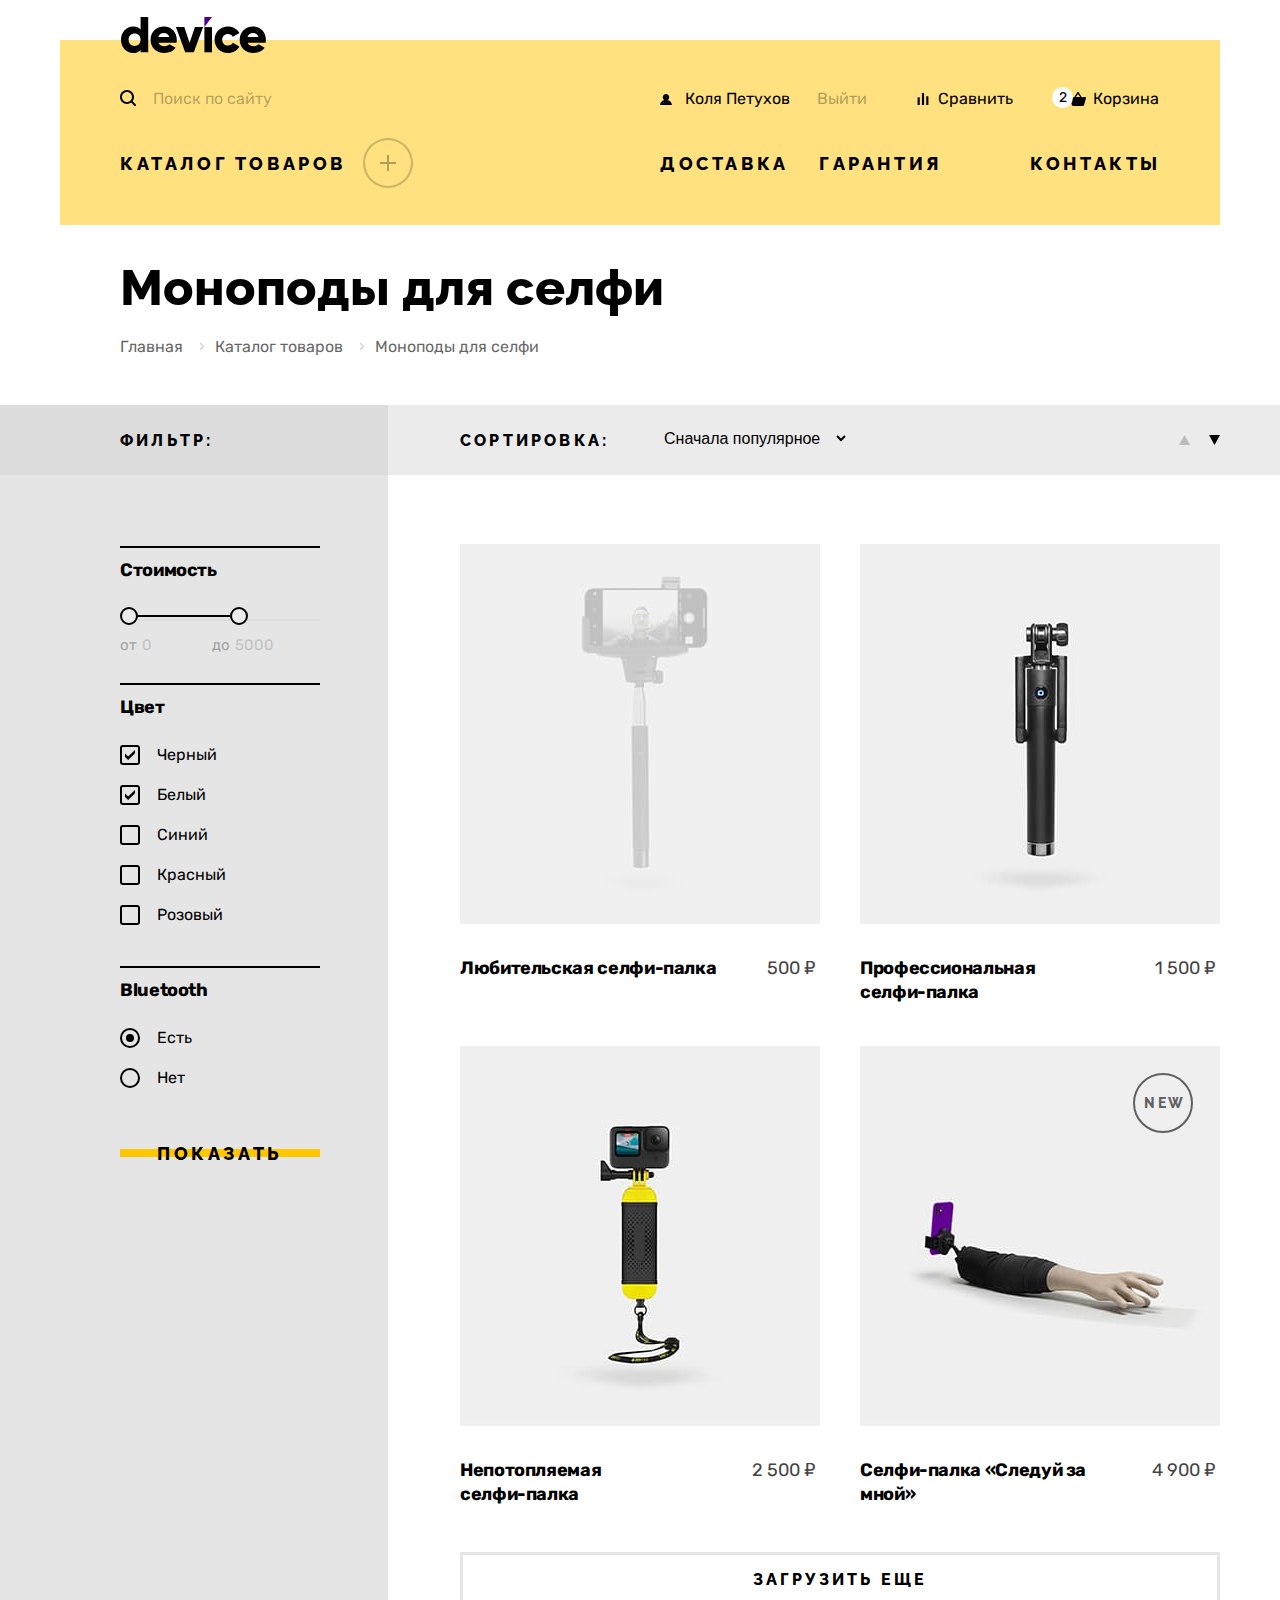
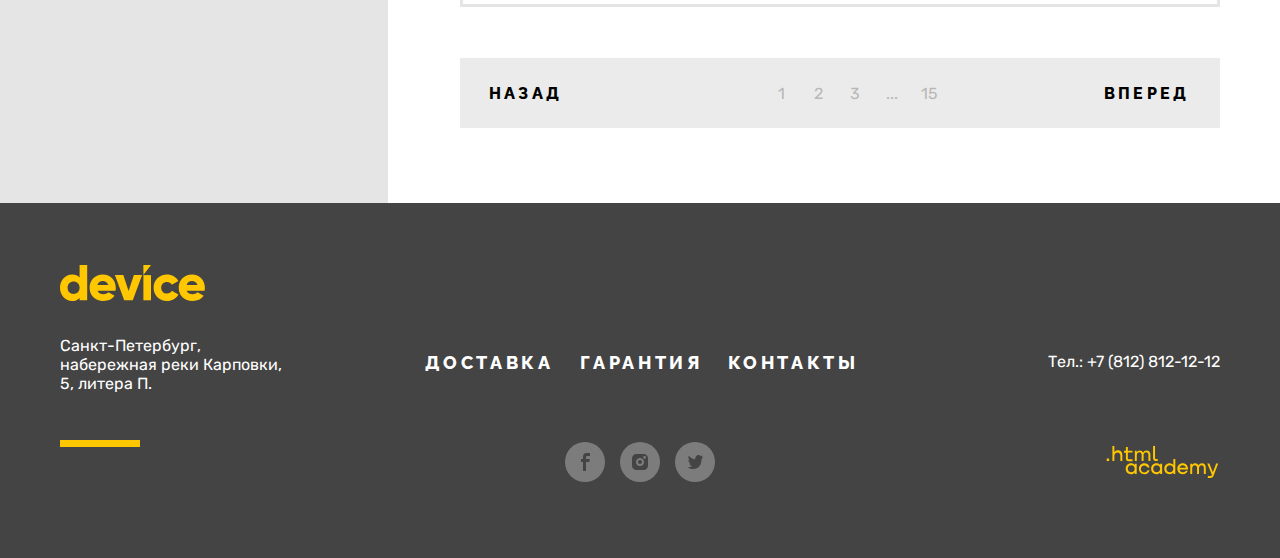
==== commit 8dd577a0: "Защита: попытка 3" ====
--- a/catalog.html
+++ b/catalog.html
@@ -10,9 +10,11 @@
   <body>
     <header class="header">
       <nav class="navigation">
-        <a class="logo" href="index.html">
-          <img class="logo-black" src="img/device-black.svg" height="36" width="145" alt="Логотип Интернет-магазина гаджетов ''Девайс''">
-        </a>
+        <div class="logo-wrapper">
+          <a class="logo" href="index.html">
+            <img class="logo-black" src="img/device-black.svg" height="36" width="145" alt="Логотип Интернет-магазина гаджетов ''Девайс''">
+          </a>
+        </div>
         <div class="user-menu">
 
             <form class="search" action="https://echo.htmlacademy.ru/" method="post">
@@ -25,10 +27,10 @@
 
           <div class="user-menu-container">
             <a class="user-menu-link-in" href="#">
-              <span class="user-menu-link-txt .user-menu-link-in-icon">Войти</span>
+              <span class="user-menu-link-txt">Коля Петухов</span>
             </a>
             <a class="user-menu-link-out" href="#">
-              <span class="visually-hidden">Выйти</span>
+              <span class="user-menu-link-txt">Выйти</span>
             </a>
             <a class="user-menu-link-compare" href="#">
               <span class="user-menu-link-txt">Сравнить</span>
@@ -143,7 +145,7 @@
 
               <div class="range">
                 <div class="range-scale">
-                  <div class="range-bar" style="left:9px; width:81px;">
+                  <div class="range-bar" style="left:9px; width:110px;">
                     <button class="range-toggle toggle-min" type="button">
                       <span class="visually-hidden">Изменить минимальную цену.</span>
                     </button>
--- a/css/styles.css
+++ b/css/styles.css
@@ -52,20 +52,46 @@
 
 
 .button {
+  min-width:180px;
+  min-height:40px;
   font-family: "Raleway", sans-serif;
   font-size: 18px;
   line-height: 21px;
   font-weight: 800;
   text-align: center;
   color: #000000;
-  background-color: #FFE17F;
   text-decoration: none;
   text-transform: uppercase;
   letter-spacing: 0.2em;
   vertical-align: top;
   cursor:pointer;
   border:none;
-}
+  display:block;
+  background:linear-gradient(to bottom, transparent 0 40%,#FFC700 40% 60%, transparent 60% 100%);
+  box-shadow:none;
+  outline:none;
+}
+
+.button:hover {
+  display:block;
+  background-color:#FFC700;
+}
+
+.button:focus {
+  display:block;
+  background:linear-gradient(to bottom, transparent 0 40%,#AF4FFF 40% 60%, transparent 60% 100%);
+  outline:none;
+}
+
+.button:active {
+  display:block;
+   color:rgb(0, 0, 0, 0.3);
+   background:#FFC700;
+}
+
+
+
+
 
 .button-current {
   font-family: "Raleway", sans-serif;
@@ -128,13 +154,17 @@
   flex-direction:column;
 }
 
+.logo-wrapper {
+  position:relative;
+}
+
 .logo {
   width:145px;
   height:36px;
   margin-left:61px;
   margin-top:0px;
   padding-top:0px;
-  position:relative;
+  position:absolute;
   top:-23px;
 }
 
@@ -142,7 +172,7 @@
   display: flex;
   color: #000000;
   background:  #FFE17F;
-  margin-top:2px;
+  margin-top:38px;
 }
 
 
@@ -215,7 +245,7 @@
 }
 
 .search-input {
-  width:470px;
+  width:467px;
   height:36px;
   padding: 0 20px 0 46px;
   font-family: inherit;
@@ -233,7 +263,7 @@
 }
 
 .search-input:-webkit-autofill {
-  box-shadow: inset 0 0 0 60px  #FFC700 );
+  box-shadow: inset 0 0 0 60px  #FFC700;
 }
 
 .search-input::placeholder {
@@ -279,26 +309,35 @@
 }
 
 .user-menu-link-in {
-  width:117px;
+  width:220px;
+  display:block;
+  box-sizing: border-box;
   margin:0;
   min-height:36px;
-  display:flex;
-  align-items: center;
-  justify-content: center;
+  padding-top:11px;
+  padding-left: 43px;
+  display:flex;
+  flex-wrap: wrap;
   text-decoration: none;
   text-align: center;
   position:relative;
 }
 
 .user-menu-link-in:focus {
-  outline: 2px solid #AF4FFF;
+  outline: 2px solid;
   border-radius: 20px;
-
-}
+}
+
+.user-menu-link-in:hover {
+  border: 0px solid transparent;
+  color: rgb(0,0,0,0.6);
+}
+
 .user-menu-link-in:active {
   border: 0px solid transparent;
   color: rgb(0,0,0,0.3);
 }
+
 
 .user-menu-link-in::before {
   content:"";
@@ -306,44 +345,83 @@
   position:absolute;
   width:13px;
   height:12px;
-  top:14px;
-  left:16px;
+  top:15px;
+  left:18px;
   background:url("../img/user.svg");
   background-size: 12px 13px;
   background-repeat: no-repeat;
 }
 
 .user-menu-link-out {
-  min-width:60px;
-  height:21px;
-  margin:0;
-  padding:0;
+  position: absolute;
+  z-index: 2;
+  top:0px;
+  left:160px;
+  display:block;
+  box-sizing: border-box;
+  min-width:80px;
+  margin:0;
+  min-height:36px;
   opacity:30%;
   text-decoration: none;
-}
+  padding-top:11px;
+  display:flex;
+  flex-wrap: wrap;
+  justify-content: center;
+  text-decoration: none;
+  text-align: center;
+}
+
+.user-menu-link-out-none {
+  display:none;
+}
+
+.user-menu-link-out:focus {
+  outline: 2px solid #AF4FFF;
+  border-radius: 20px;
+}
+
+.user-menu-link-out:hover {
+  outline: 2px solid #AF4FFF;
+  border: 0px solid transparent;
+  color: rgb(0,0,0,0.6);
+}
+
+.user-menu-link-out:active {
+  border: 0px solid transparent;
+  color: rgb(0,0,0,0.3);
+}
+
 
 .user-menu-link-compare {
   width:136px;
   margin:0;
-  margin-left:84px;
-  min-height:36px;
-  display:flex;
-  align-items: center;
+  margin-left:37px;
+  padding-left:17px;
+  padding-top:11px;
+  display:flex;
   justify-content: center;
   text-decoration: none;
   text-align: center;
   position:relative;
+  box-sizing: border-box;
 }
 
 .user-menu-link-compare:focus {
   outline: 2px solid #AF4FFF;
   border-radius: 20px;
-
-}
+}
+
+.user-menu-link-compare:hover {
+  border: 0px solid transparent;
+  color: rgb(0,0,0,0.6);
+}
+
 .user-menu-link-compare:active {
   border: 0px solid transparent;
   color: rgb(0,0,0,0.3);
 }
+
 
 .user-menu-link-compare::before {
   content:"";
@@ -352,7 +430,7 @@
   width:13px;
   height:12px;
   top:15px;
-  left:10px;
+  left:18px;
   background:url("../img/compare.svg");
   background-size: 12px 13px;
   background-repeat: no-repeat;
@@ -363,20 +441,28 @@
   width:131px;
   margin:0;
   margin-left:12px;
+  padding-top:11px;
+  padding-left: 27px;
   min-height:36px;
   display:flex;
-  align-items: center;
   justify-content: center;
   text-decoration: none;
   text-align: center;
   position:relative;
-}
+  box-sizing: border-box;
+}
+
 
 .user-menu-link-basket:focus {
   outline: 2px solid #AF4FFF;
   border-radius: 20px;
-
-}
+}
+
+.user-menu-link-basket:hover {
+  border: 0px solid transparent;
+  color: rgb(0,0,0,0.6);
+}
+
 .user-menu-link-basket:active {
   border: 0px solid transparent;
   color: rgb(0,0,0,0.3);
@@ -388,8 +474,8 @@
   position:absolute;
   width:16px;
   height:14px;
-  top:12px;
-  left:15px;
+  top:14px;
+  left:23px;
   background:url("../img/cart.svg");
   background-position: 0% 20%;
   background-size: 16px 14px;
@@ -525,8 +611,8 @@
 .user-menu-link-quantity {
   position:absolute;
   z-index: 2;
-  top: 10px;
-  left: 408px;
+  top:9px;
+  left: 410px;
   display:flex;
   width: 21px;
   height: 21px;
@@ -553,8 +639,10 @@
   font-size: 16px;
   line-height: 19px;
   text-decoration: none;
-  vertical-align: 50%;
-  padding-left:10px;
+  text-align: left;
+  padding:0;
+  margin:0;
+
 }
 
 
@@ -567,7 +655,7 @@
   list-style: none;
   margin:0;
   margin-left:60px;
-  margin-top:21px;
+  margin-top:20px;
   padding:0px;
   flex-wrap:wrap;
   background-color:#FFE17F;
@@ -815,7 +903,7 @@
 .promo-list-item-description {
   margin:0;
   padding-top:29px;
-  padding-bottom:50px;
+  padding-bottom:40px;
   position:relative;
   top:-45px;
 }
@@ -830,22 +918,41 @@
 }
 
 .promo-list-item-button {
-  width:220px;
-  margin-bottom:0;
+  min-width:220px;
+  min-height:40px;
+  margin:0;
+  padding-top:10px;
   font-family: "Raleway", sans-serif;
   font-size: 18px;
   line-height: 21px;
   font-weight: 800;
   text-align: center;
   color: #000000;
-  background-size: 8px 220px;
-  background-repeat: no-repeat;
-  background-color: #FFE17F;
+  background-repeat: no-repeat;
+  background:linear-gradient(to bottom, transparent 0 40%,#FFE17F 40% 60%, transparent 60% 100%);
   text-decoration: none;
   text-transform: uppercase;
   letter-spacing: 0.2em;
   cursor:pointer;
-}
+  display:block;
+  box-sizing: border-box;
+}
+
+.promo-list-item-button:hover {
+  background:#FFE17F;
+}
+
+.promo-list-item-button:focus {
+  background:linear-gradient(to bottom, transparent 0 40%,#AF4FFF 40% 60%, transparent 60% 100%);
+  border:none;
+  outline:none;
+}
+
+.promo-list-item-button:active {
+   color:rgb(0, 0, 0, 0.3);
+   background:#FFE17F;
+}
+
 
 .promo-pagination-button-1 {
   width:12px;
@@ -902,7 +1009,7 @@
   margin-left:0;
   margin-top:0;
   margin-bottom:0;
-  padding-top:70px;
+  padding-top:57px;
   position:relative;
   top:-45px;
 }
@@ -1062,7 +1169,7 @@
   min-height:319px;
   margin:0;
   padding:0;
-  padding-top:80px;
+  padding-top:83px;
   border-right: 7px solid rgba(0, 0, 0, 1);
   list-style: none;
   display: flex;
@@ -1108,7 +1215,7 @@
   list-style: none;
   margin:0;
   padding:0;
-  padding-left:120px;
+  padding-left:116px;
   display:flex;
   flex-direction: column;
 }
@@ -1150,7 +1257,7 @@
 .services-list-item-name {
   width:560px;
   margin:0;
-  padding-top:70px;
+  padding-top:74px;
   color: #000000;
   font-family:"Raleway", sans-serif;
   font-size: 50px;
@@ -1202,7 +1309,7 @@
   text-decoration: none;
   display: flex;
   padding-left:0;
-  padding-top:37px;
+  padding-top:40px;
   padding-bottom:40px;
 }
 
@@ -1458,7 +1565,7 @@
   width:1160px;
   margin:0 auto;
   padding:0;
-  padding-bottom:87px;
+  padding-bottom:77px;
   display: flex;
   align-items: right;
 }
@@ -1466,10 +1573,31 @@
 .about-us-contacts-button {
   width:260px;
   margin:0;
-  padding:0;
+  padding-top:10px;
   margin-top:auto;
   cursor:pointer;
-}
+  display:block;
+  box-sizing: border-box;
+  background:linear-gradient(to bottom, transparent 0 40%,#FFC700 40% 60%, transparent 60% 100%);
+}
+
+.about-us-contacts-button:hover {
+  display:block;
+  background-color:#FFC700;
+}
+
+.about-us-contacts-button:focus {
+  display:block;
+  background:linear-gradient(to bottom, transparent 0 40%,#AF4FFF 40% 60%, transparent 60% 100%);
+  outline:none;
+}
+
+.about-us-contacts-button:active {
+  display:block;
+   color:rgb(0, 0, 0, 0.3);
+   background:#FFC700;
+}
+
 
 .about-us {
   width:560px;
@@ -1507,7 +1635,7 @@
   margin:0;
   padding:0;
   padding-top:45px;
-  padding-bottom: 52px;
+  padding-bottom: 42px;
   list-style:none;
   color:#000000;
   font-weight: 700;
@@ -1590,7 +1718,7 @@
   margin:0;
   padding:0;
   padding-top:15px;
-  padding-bottom:67px;
+  padding-bottom:56px;
   list-style: none;
 }
 
@@ -1609,7 +1737,7 @@
   width:1160px;
   margin:0 auto;
   padding:0;
-  padding-top:75px;
+  padding-top:72px;
   display:flex;
   flex-wrap: wrap;
   align-items: right;
@@ -1634,6 +1762,7 @@
   padding:0;
   padding-left:40px;
   box-sizing: border-box;
+  padding-top: 10px;
 }
 
 .mailing-submission {
@@ -1660,9 +1789,9 @@
 
 .mailing-submission-button {
   width:260px;
-  height:55px;
-  margin:0;
-  margin-top:57px;
+  height:51px;
+  margin:0;
+  margin-top:62px;
   font-family: "Raleway", sans-serif;
   font-size: 18px;
   line-height: 21px;
@@ -1682,10 +1811,10 @@
   margin:0;
   padding:0;
   padding-left:136px;
-  padding-top:67px;
+  padding-top:74px;
   text-align: right;
   background:url("../img/tick-big1.svg");
-  background-position: 136px 77px;
+  background-position: 136px 81px;
   background-size: 14px;
   background-repeat: no-repeat;
 }
@@ -1712,8 +1841,8 @@
   width:1160px;
   margin:0 auto;
   padding:0;
-  padding-top:20px;
-  box-shadow: inset 0 40px #FFE17F;
+  padding-top:16px;
+  box-shadow: inset 0 35px #FFE17F;
   display:flex;
   flex-wrap: wrap;
   flex-direction: column;
@@ -2098,7 +2227,7 @@
 .catalog-filter-button {
   width:200px;
   margin:0;
-  margin-top:10px;
+  margin-top:4px;
   cursor:pointer;
 }
 
@@ -2234,7 +2363,6 @@
   font-size: 18px;
   line-height: 21px;
   text-align: right;
-  text-transform: ;
 }
 
 
@@ -2268,29 +2396,42 @@
 }
 
 
+
 .product-card-details-button {
-  content:"";
   position:absolute;
   top:180px;
   left:50%;
   transform:translateX(-50%);
-  width:220px;
+  width:180px;
+  height:40px;
+  margin:0;
+  padding-top:10px;
+  box-sizing: border-box;
+  cursor:pointer;
+  border:none;
   display:none;
-}
-
-.product-card-details-button:hover {
-  display:block;
-  width:220px;
-  height:50px;
-  background:#FFC700;
-  box-shadow: 0 -9px 0 0 #FFC700, 0 11px 0 0 #FFC700;
-}
+  box-shadow:none;
+}
+
 
 .product-card:hover .product-card-details-button {
   display:block;
-  background:linear-gradient(to bottom, transparent 0 35%,#FFE17F 35% 75%, transparent 75% 100%);
+  background:linear-gradient(to bottom, transparent 0 42%,#FFC700 42% 60%, transparent 60% 100%);
   box-shadow:none;
 }
+
+.product-card:hover .product-card-details-button:hover {
+  display:block;
+  background:#FFC700;
+}
+
+.product-card:hover .product-card-details-button:active {
+  display:block;
+   color:rgb(0, 0, 0, 0.3);
+   background:#FFC700;
+}
+
+
 
 
 
